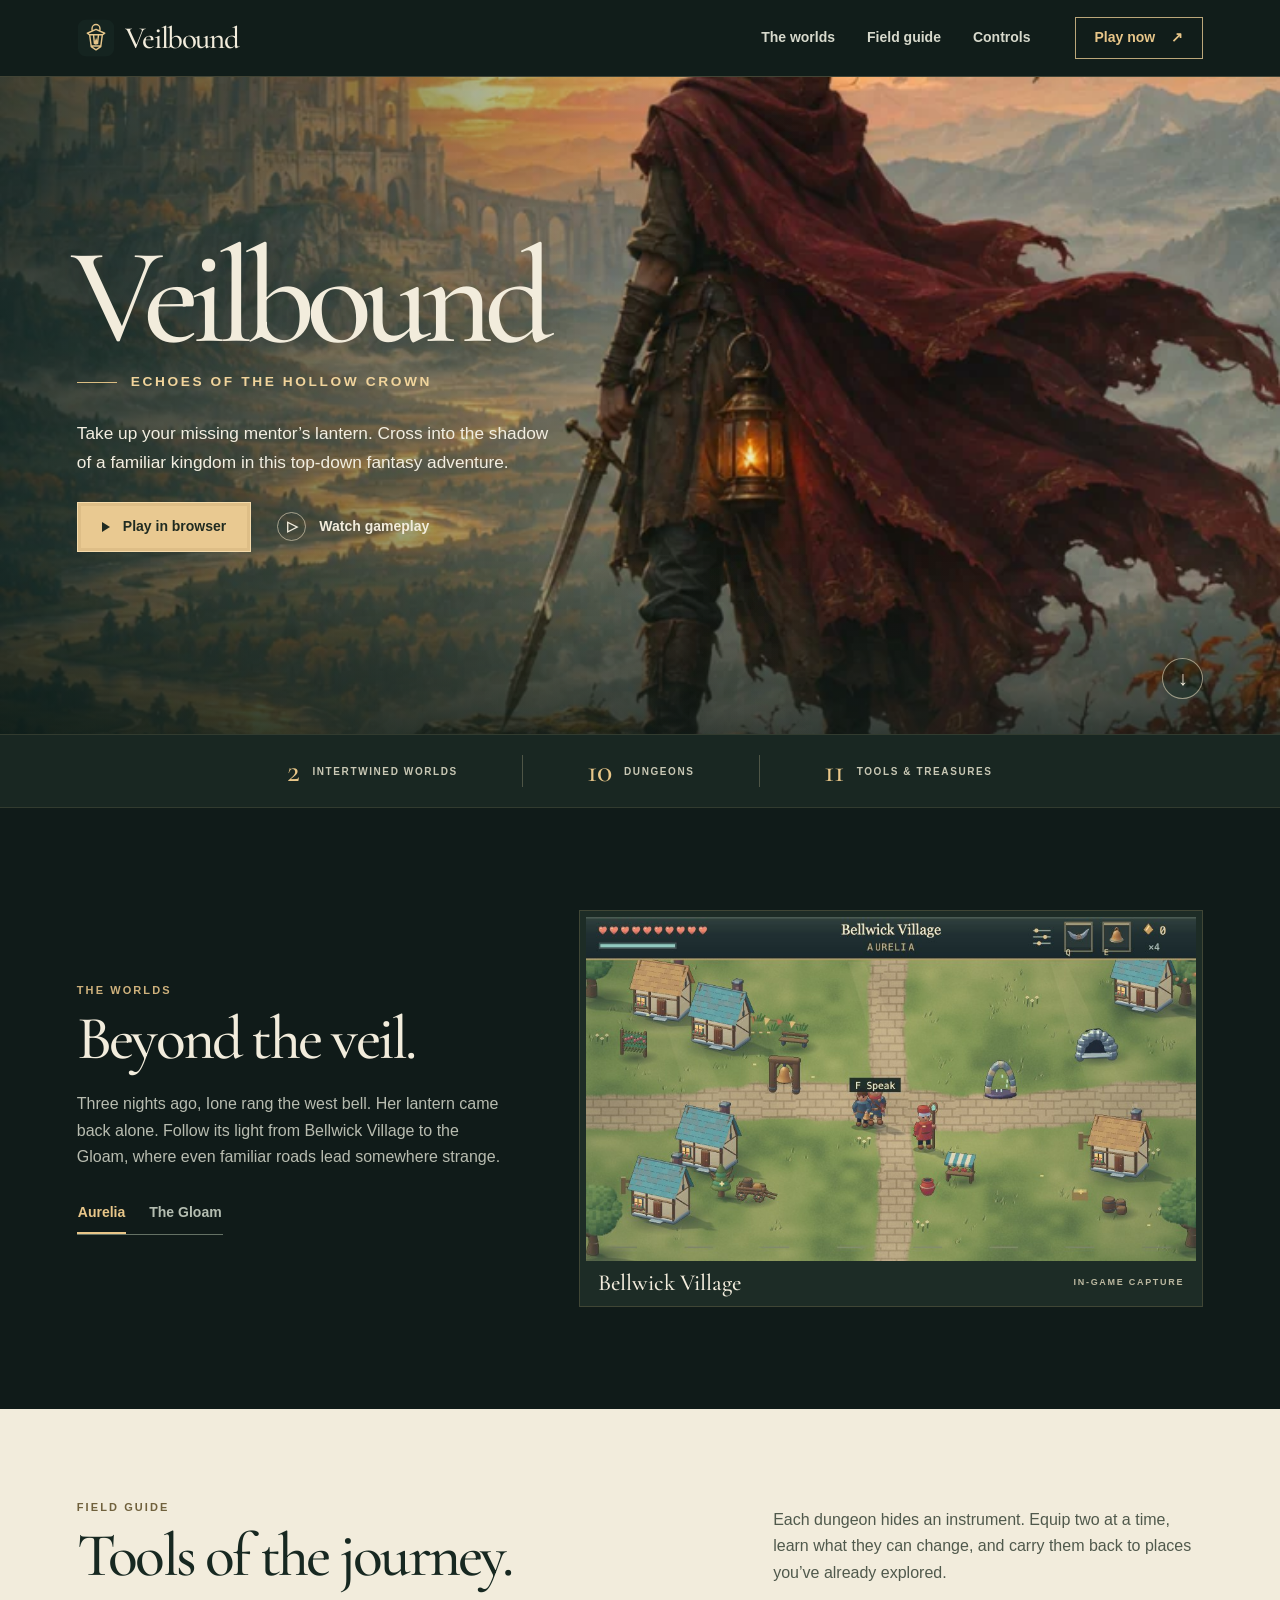
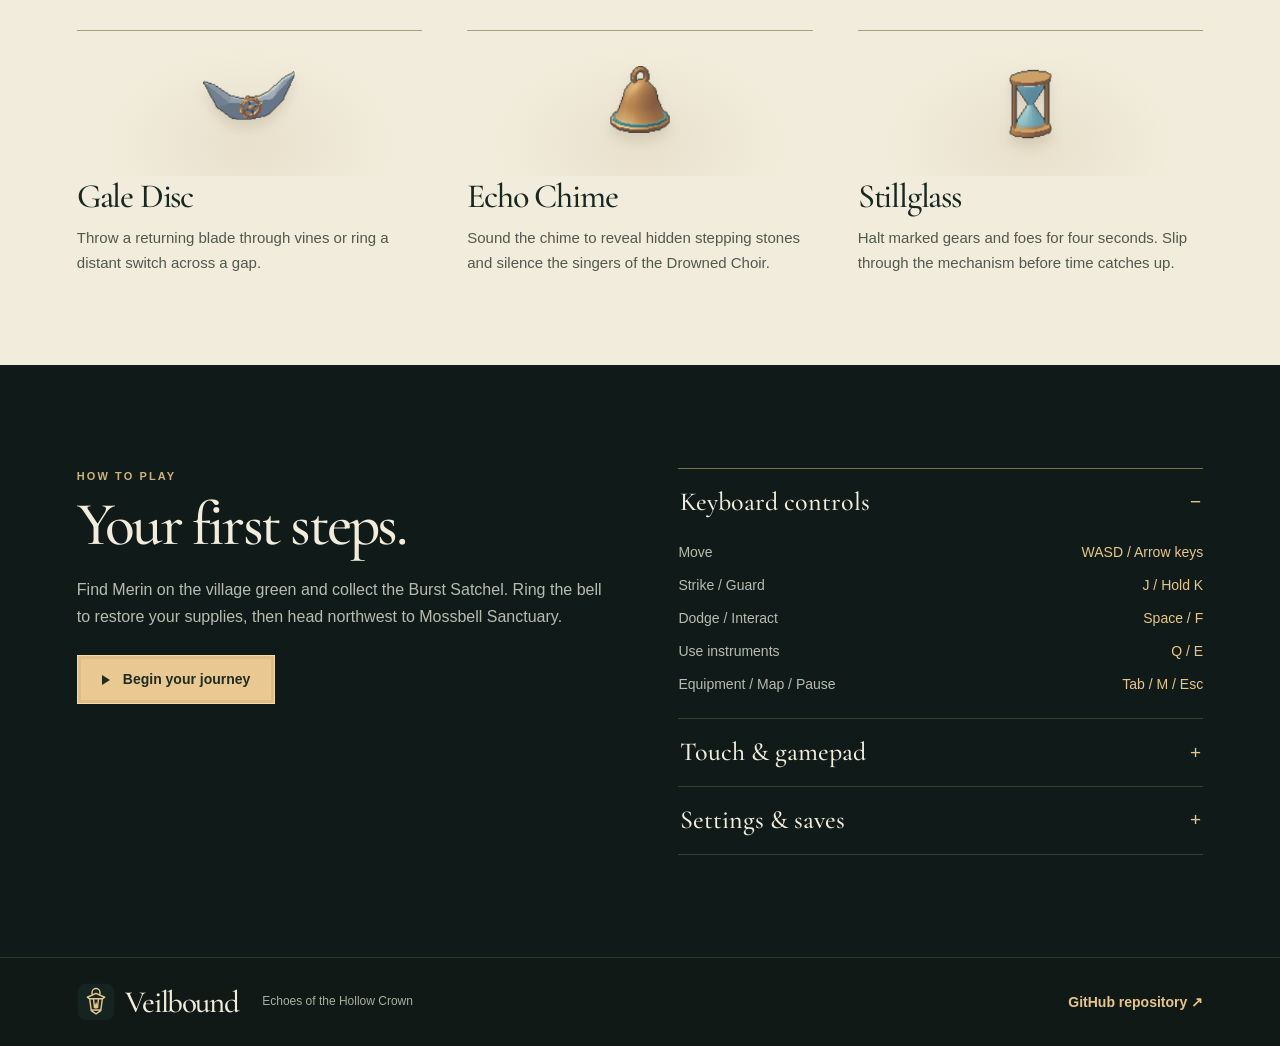
==== index.html @ 4f2dce42 "Publish Veilbound adventure and playable GitHub Pages site" ====
<!doctype html>
<html lang="en">
  <head>
    <meta charset="utf-8" />
    <meta name="viewport" content="width=device-width,initial-scale=1" />
    <meta name="theme-color" content="#101a18" />
    <title>Veilbound — Echoes of the Hollow Crown</title>
    <meta
      name="description"
      content="Carry a lost lantern through two intertwined worlds. Explore ten dungeons, master forgotten instruments, and play Veilbound directly in your browser."
    />
    <link rel="canonical" href="https://nearbycoder.github.io/veilbound/" />
    <meta property="og:type" content="website" />
    <meta
      property="og:title"
      content="Veilbound — Echoes of the Hollow Crown"
    />
    <meta
      property="og:description"
      content="A lantern, two worlds, and a missing bellwarden. Play the adventure in your browser."
    />
    <meta
      property="og:image"
      content="https://nearbycoder.github.io/veilbound/assets/media/cover.webp"
    />
    <meta
      property="og:url"
      content="https://nearbycoder.github.io/veilbound/"
    />
    <meta name="twitter:card" content="summary_large_image" />
    <link rel="icon" href="./assets/icon.svg" type="image/svg+xml" />
    <link rel="stylesheet" href="./assets/site.css" />
    <link
      rel="preload"
      href="./assets/type/cormorant-garamond-medium.ttf"
      as="font"
      type="font/ttf"
      crossorigin
    />
    <script src="./assets/site.js" defer></script>
  </head>
  <body id="top">
    <a class="skip" href="#adventure">Skip to adventure</a>
    <header class="mast">
      <div class="shell nav-inner">
        <a class="wordmark" href="#top" aria-label="Veilbound home"
          ><img src="./assets/icon.svg" alt="" />Veilbound</a
        >
        <nav aria-label="Main navigation">
          <a href="#worlds">The worlds</a><a href="#guide">Field guide</a
          ><a href="#controls">Controls</a>
        </nav>
        <a class="nav-play" href="./play/index.html"
          >Play now <span aria-hidden="true">↗</span></a
        >
      </div>
    </header>
    <main id="adventure">
      <section class="hero" aria-labelledby="game-title">
        <picture
          ><source
            media="(max-width: 650px)"
            srcset="./assets/media/cover-mobile.webp" />
          <img
            class="hero-image"
            src="./assets/media/cover.webp"
            alt=""
            fetchpriority="high"
        /></picture>
        <div class="hero-veil"></div>
        <div class="shell hero-inner">
          <div class="hero-text">
            <h1 id="game-title">Veilbound</h1>
            <p class="subtitle"><i></i>Echoes of the Hollow Crown</p>
            <p class="lede">
              Take up your missing mentor’s lantern. Cross into the shadow of a
              familiar kingdom in this top-down fantasy adventure.
            </p>
            <div class="actions">
              <a class="gold-button" href="./play/index.html"
                ><span class="triangle" aria-hidden="true"></span>Play in
                browser</a
              ><a class="watch" id="watch" href="./assets/media/gameplay.mp4"
                ><span class="round-play" aria-hidden="true">▷</span>Watch
                gameplay</a
              >
            </div>
          </div>
        </div>
        <a class="descend" href="#worlds" aria-label="Explore the worlds">↓</a>
      </section>
      <div class="facts">
        <div class="shell facts-inner">
          <p><b>2</b> intertwined worlds</p>
          <p><b>10</b> dungeons</p>
          <p><b>11</b> tools &amp; treasures</p>
        </div>
      </div>
      <section id="worlds" class="worlds shell" aria-labelledby="world-title">
        <div class="world-copy">
          <p class="eyebrow">The worlds</p>
          <h2 id="world-title">Beyond the veil.</h2>
          <p>
            Three nights ago, Ione rang the west bell. Her lantern came back
            alone. Follow its light from Bellwick Village to the Gloam, where
            even familiar roads lead somewhere strange.
          </p>
          <div class="world-switch" aria-label="Choose a world" hidden>
            <button type="button" data-world="aurelia" aria-pressed="true">
              Aurelia</button
            ><button type="button" data-world="gloam" aria-pressed="false">
              The Gloam
            </button>
          </div>
        </div>
        <figure class="world-image">
          <img
            id="world-shot"
            loading="lazy"
            src="./assets/media/aurelia.jpg"
            width="960"
            height="540"
            alt="Bellwick Village in Aurelia, with tiled cottages and a bell on the village green."
          />
          <figcaption aria-live="polite">
            <span id="world-label">Bellwick Village</span
            ><small>In-game capture</small>
          </figcaption>
        </figure>
      </section>
      <section class="guide" id="guide" aria-labelledby="guide-title">
        <div class="shell">
          <div class="section-head">
            <div>
              <p class="eyebrow">Field guide</p>
              <h2 id="guide-title">Tools of the journey.</h2>
            </div>
            <p>
              Each dungeon hides an instrument. Equip two at a time, learn what
              they can change, and carry them back to places you’ve already
              explored.
            </p>
          </div>
          <div class="instruments">
            <article>
              <div class="object">
                <img
                  loading="lazy"
                  src="./assets/media/gale-disc.png"
                  alt=""
                  width="236"
                  height="180"
                />
              </div>
              <h3>Gale Disc</h3>
              <p>
                Throw a returning blade through vines or ring a distant switch
                across a gap.
              </p>
            </article>
            <article>
              <div class="object">
                <img
                  loading="lazy"
                  src="./assets/media/echo-chime.png"
                  alt=""
                  width="236"
                  height="180"
                />
              </div>
              <h3>Echo Chime</h3>
              <p>
                Sound the chime to reveal hidden stepping stones and silence the
                singers of the Drowned Choir.
              </p>
            </article>
            <article>
              <div class="object">
                <img
                  loading="lazy"
                  src="./assets/media/stillglass.png"
                  alt=""
                  width="236"
                  height="180"
                />
              </div>
              <h3>Stillglass</h3>
              <p>
                Halt marked gears and foes for four seconds. Slip through the
                mechanism before time catches up.
              </p>
            </article>
          </div>
        </div>
      </section>
      <section
        class="controls shell"
        id="controls"
        aria-labelledby="control-title"
      >
        <div>
          <p class="eyebrow">How to play</p>
          <h2 id="control-title">Your first steps.</h2>
          <p>
            Find Merin on the village green and collect the Burst Satchel. Ring
            the bell to restore your supplies, then head northwest to Mossbell
            Sanctuary.
          </p>
          <a class="gold-button" href="./play/index.html"
            ><span class="triangle" aria-hidden="true"></span>Begin your
            journey</a
          >
        </div>
        <div class="control-list">
          <details open>
            <summary>Keyboard controls</summary>
            <dl>
              <div>
                <dt>Move</dt>
                <dd>WASD / Arrow keys</dd>
              </div>
              <div>
                <dt>Strike / Guard</dt>
                <dd>J / Hold K</dd>
              </div>
              <div>
                <dt>Dodge / Interact</dt>
                <dd>Space / F</dd>
              </div>
              <div>
                <dt>Use instruments</dt>
                <dd>Q / E</dd>
              </div>
              <div>
                <dt>Equipment / Map / Pause</dt>
                <dd>Tab / M / Esc</dd>
              </div>
            </dl>
          </details>
          <details>
            <summary>Touch &amp; gamepad</summary>
            <p>
              On touch screens, use the directional pad on the left and action
              buttons on the right. On a gamepad, move with the left stick or
              D-pad. The bottom face button strikes and the left bumper guards.
            </p>
          </details>
          <details>
            <summary>Settings &amp; saves</summary>
            <p>
              Open Settings from the title or pause menu to adjust graphics,
              volume, and motion. Progress saves in this browser. Use Export
              save and Import save in the pause menu to move your journey to
              another device.
            </p>
          </details>
        </div>
      </section>
    </main>
    <footer>
      <div class="shell footer-inner">
        <a class="wordmark" href="#top"
          ><img src="./assets/icon.svg" alt="" />Veilbound</a
        ><span>Echoes of the Hollow Crown</span
        ><a href="https://github.com/nearbycoder/veilbound"
          >GitHub repository ↗</a
        >
      </div>
    </footer>
    <dialog id="screening" aria-labelledby="film-title">
      <div class="film-top">
        <h2 id="film-title">Gameplay</h2>
        <button type="button" aria-label="Close gameplay video">×</button>
      </div>
      <video
        controls
        playsinline
        preload="none"
        poster="./assets/media/aurelia.jpg"
        aria-label="Silent gameplay footage showing exploration and dungeon combat"
      >
        <source src="./assets/media/gameplay.mp4" type="video/mp4" />
      </video>
      <p>
        Bellwick Village · Glassmere Marsh · Drowned Choir · Ashen Hourworks
      </p>
    </dialog>
  </body>
</html>
---- assets/site.css ----
@font-face {
  font-family: Cormorant;
  src: url("./type/cormorant-garamond-medium.ttf") format("truetype");
  font-weight: 500;
  font-style: normal;
  font-display: swap;
}
:root {
  --night: #101b19;
  --ink: #172821;
  --muted: #b8bcb0;
  --gold: #e8c689;
  --paper: #f2ecdc;
  --line: #d3c9b4;
  --display: Cormorant, Georgia, serif;
  color-scheme: dark;
  scroll-behavior: smooth;
}
* {
  box-sizing: border-box;
}
body {
  margin: 0;
  background: var(--night);
  color: var(--paper);
  font:
    16px/1.65 "Avenir Next",
    "Segoe UI",
    Arial,
    sans-serif;
  -webkit-font-smoothing: antialiased;
}
a {
  color: inherit;
  text-decoration: none;
}
button,
summary {
  font: inherit;
  cursor: pointer;
}
button {
  color: inherit;
}
a:focus-visible,
button:focus-visible,
summary:focus-visible,
video:focus-visible {
  outline: 3px solid #c48d4a;
  outline-offset: 5px;
}
.shell {
  width: min(1230px, 88%);
  margin-inline: auto;
}
.skip {
  position: fixed;
  top: -200px;
  left: 20px;
  background: var(--gold);
  color: var(--ink);
  padding: 10px 16px;
  z-index: 20;
}
.skip:focus {
  top: 12px;
}
.mast {
  background: #111d1a;
  border-bottom: 1px solid #e2c6913b;
}
.nav-inner {
  height: 76px;
  display: flex;
  align-items: center;
  gap: 44px;
}
.wordmark {
  display: inline-flex;
  align-items: center;
  gap: 10px;
  font: 500 31px/1 var(--display);
  letter-spacing: -1.4px;
}
.wordmark img {
  width: 38px;
  height: 38px;
}
.nav-inner nav {
  display: flex;
  gap: 32px;
  margin-left: auto;
}
.nav-inner nav a,
.nav-play,
.watch,
.gold-button,
.footer-inner > a:last-child {
  font-weight: 600;
  font-size: 14px;
}
.nav-inner nav a {
  color: #d7d9cc;
}
.nav-inner nav a:hover,
.watch:hover,
.footer-inner > a:last-child:hover {
  color: var(--gold);
}
.nav-play {
  border: 1px solid #bba77a;
  padding: 8px 19px;
  color: var(--gold);
  display: flex;
  align-items: center;
  gap: 16px;
}
.nav-play:hover {
  background: #d1b2791c;
}
.hero {
  position: relative;
  isolation: isolate;
  display: grid;
  min-height: clamp(530px, 73svh, 800px);
  overflow: hidden;
  background: #1c322f;
}
.hero-image,
.hero-veil,
.hero picture {
  position: absolute;
  inset: 0;
  width: 100%;
  height: 100%;
  z-index: -3;
}
.hero-image {
  object-fit: cover;
  object-position: 50% 49%;
}
.hero-veil {
  z-index: -2;
  background:
    linear-gradient(90deg, #081815b8 0%, #10221b67 33%, transparent 64%),
    linear-gradient(0deg, #0d1917a8, transparent 28%);
}
.hero-inner {
  display: flex;
  align-items: center;
  padding-block: 80px 100px;
}
.hero-text {
  max-width: 650px;
}
.hero h1 {
  font: 500 clamp(84px, 10.7vw, 162px) / 0.85 var(--display);
  letter-spacing: -0.065em;
  margin: 0 0 16px -0.045em;
  text-shadow: 0 3px 30px #06110c40;
}
.subtitle,
.eyebrow,
.facts p,
.world-image small {
  font-size: 11px;
  text-transform: uppercase;
  font-weight: 650;
  letter-spacing: 0.19em;
}
.subtitle {
  display: flex;
  align-items: center;
  gap: 14px;
  color: #f1d49c;
  font-size: clamp(11px, 1.07vw, 16px);
  line-height: 1.5;
  margin: 0;
}
.subtitle i {
  height: 1px;
  background: #dbbd82;
  width: 40px;
}
.lede {
  font-size: clamp(16px, 1.35vw, 20px);
  max-width: 480px;
  margin: 27px 0 26px;
  color: #f2eee1;
  text-wrap: pretty;
}
.actions {
  display: flex;
  align-items: center;
  gap: 26px;
  flex-wrap: wrap;
}
.gold-button,
.watch {
  display: inline-flex;
  align-items: center;
  justify-content: center;
  gap: 13px;
  min-height: 48px;
}
.gold-button {
  background: #e9c991;
  border: 1px solid #f5dbab;
  box-shadow: inset 0 0 0 3px #cfaf7970;
  color: #202b21;
  padding: 12px 24px;
}
.gold-button:hover {
  background: #f5deae;
}
.triangle {
  border-top: 5px solid transparent;
  border-bottom: 5px solid transparent;
  border-left: 8px solid currentColor;
}
.round-play,
.descend {
  display: grid;
  place-items: center;
  border: 1px solid #e5d9bd9e;
  border-radius: 50%;
}
.round-play {
  width: 29px;
  height: 29px;
  font-size: 14px;
  padding-left: 2px;
}
.descend {
  position: absolute;
  right: 6%;
  bottom: 35px;
  width: 41px;
  height: 41px;
  color: var(--paper);
  font-size: 20px;
  background: #09211a55;
}
.facts {
  background: #192722;
  border-block: 1px solid #a492662f;
}
.facts-inner {
  display: flex;
  align-items: center;
  justify-content: center;
  padding: 20px 0;
}
.facts p {
  font-size: 10px;
  letter-spacing: 0.16em;
  line-height: 1.5;
  margin: 0;
  padding: 0 clamp(18px, 5vw, 85px);
  display: flex;
  align-items: center;
  gap: 13px;
  color: #c9c8b5;
}
.facts p + p {
  border-left: 1px solid #acaa885c;
}
.facts b {
  font: 500 32px/1 var(--display);
  letter-spacing: -0.03em;
  color: var(--gold);
}
.worlds,
.controls {
  display: grid;
  grid-template-columns: 0.81fr 1.19fr;
  align-items: center;
  gap: clamp(36px, 6vw, 100px);
  padding-block: clamp(65px, 8vw, 130px);
}
.eyebrow {
  color: #ceb17c;
  line-height: 1.5;
  margin: 0 0 12px;
}
.shell h2 {
  font: 500 clamp(46px, 4.8vw, 78px) / 0.96 var(--display);
  margin: 0 0 22px;
  letter-spacing: -0.045em;
  text-wrap: balance;
}
.world-copy > p:not(.eyebrow),
.controls > div > p:not(.eyebrow),
.section-head > p,
.instruments article > p,
.control-list p {
  color: var(--muted);
  margin: 0;
  text-wrap: pretty;
}
.world-switch {
  display: inline-flex;
  border-bottom: 1px solid #657265;
  gap: 22px;
  margin-top: 25px;
}
.world-switch[hidden] {
  display: none;
}
.world-switch button {
  padding: 6px 1px 8px;
  border: 0;
  background: none;
  font-weight: 600;
  color: #b4bdb1;
  font-size: 14px;
  border-bottom: 2px solid transparent;
}
.world-switch button[aria-pressed="true"] {
  color: var(--gold);
  border-color: var(--gold);
}
.world-image {
  margin: 0;
  padding: 6px 6px 0;
  border: 1px solid #8d81574f;
  background: #1d2c26;
  min-width: 0;
}
.world-image img {
  display: block;
  width: 100%;
  height: auto;
}
.world-image figcaption {
  display: flex;
  justify-content: space-between;
  align-items: center;
  gap: 10px;
  padding: 8px 12px 9px;
}
.world-image figcaption span {
  font: 500 23px var(--display);
}
.world-image small {
  font-size: 9px;
  color: #bcb9a1;
}
.guide {
  background: var(--paper);
  color: var(--ink);
  padding: clamp(65px, 7vw, 100px) 0;
}
.guide .eyebrow {
  color: #70613d;
}
.section-head {
  display: flex;
  align-items: end;
  justify-content: space-between;
  gap: 40px;
}
.section-head > p {
  max-width: 430px;
  color: #50594c;
}
.section-head h2 {
  margin-bottom: 0;
}
.instruments {
  display: grid;
  grid-template-columns: repeat(3, 1fr);
  gap: 4%;
  margin-top: 44px;
}
.instruments article {
  border-top: 1px solid #ac9e7d;
}
.object {
  height: 145px;
  display: grid;
  place-items: center;
  position: relative;
  background: radial-gradient(ellipse at 50% 78%, #cabb983d, transparent 60%);
}
.object img {
  max-width: 100%;
  height: 140px;
  width: auto;
  position: relative;
  filter: drop-shadow(0 8px 6px #604d3224);
}
.instruments h3 {
  font: 500 34px/1 var(--display);
  margin: 4px 0 12px;
  letter-spacing: -0.035em;
}
.instruments article > p {
  color: #50594c;
  font-size: 15px;
}
.controls {
  align-items: start;
  grid-template-columns: 1fr 1fr;
}
.controls .gold-button {
  margin-top: 25px;
}
.control-list {
  border-top: 1px solid #796f52;
}
.control-list details {
  border-bottom: 1px solid #807b555e;
}
.control-list summary {
  display: flex;
  align-items: center;
  justify-content: space-between;
  list-style: none;
  padding: 12px 2px;
  color: var(--paper);
  font-family: var(--display);
  font-size: 26px;
}
.control-list summary::-webkit-details-marker {
  display: none;
}
.control-list summary:after {
  content: "+";
  color: var(--gold);
  font: 400 19px sans-serif;
}
.control-list [open] summary:after {
  content: "−";
}
.control-list dl {
  margin: 0 0 17px;
  font-size: 14px;
}
.control-list dl div {
  display: flex;
  justify-content: space-between;
  gap: 15px;
  padding: 5px 0;
}
.control-list dt {
  color: var(--muted);
}
.control-list dd {
  margin: 0;
  color: var(--gold);
  text-align: right;
}
.control-list p {
  font-size: 14px;
  padding: 0 0 16px;
}
footer {
  border-top: 1px solid #7c765946;
  background: #101915;
}
.footer-inner {
  min-height: 88px;
  display: flex;
  align-items: center;
  gap: 24px;
}
.footer-inner span {
  font-size: 12px;
  color: #a6b0a1;
}
.footer-inner > a:last-child {
  margin-left: auto;
  color: var(--gold);
}
#screening {
  width: min(930px, 94vw);
  max-height: 94svh;
  overflow: auto;
  padding: 0;
  background: #12201b;
  color: var(--paper);
  border: 1px solid #b4a173;
  box-shadow: 0 20px 100px #0009;
}
#screening::backdrop {
  background: #07100deb;
  backdrop-filter: blur(4px);
}
.film-top {
  display: flex;
  align-items: center;
  justify-content: space-between;
  padding: 9px 20px;
}
.film-top h2 {
  font: 500 31px var(--display);
  margin: 0;
}
.film-top button {
  border: 0;
  background: transparent;
  font-size: 26px;
  min-width: 42px;
  min-height: 42px;
}
#screening video {
  width: 100%;
  display: block;
}
#screening p {
  margin: 10px 20px 14px;
  color: #c5c9b8;
  font-size: 13px;
}
@media (max-width: 800px) {
  .nav-inner {
    gap: 25px;
  }
  .nav-inner nav {
    gap: 19px;
  }
  .facts p {
    padding-inline: 22px;
  }
  .worlds,
  .controls {
    gap: 30px;
  }
  .world-copy h2 {
    font-size: 50px;
  }
  .section-head {
    align-items: start;
    flex-direction: column;
    gap: 18px;
  }
  .section-head > p {
    max-width: 600px;
  }
  .instruments {
    gap: 22px;
  }
  .hero-text {
    max-width: 55%;
  }
}
@media (max-width: 650px) {
  .shell {
    width: 89%;
  }
  .nav-inner {
    height: 62px;
    gap: 15px;
  }
  .wordmark {
    font-size: 26px;
    gap: 5px;
  }
  .wordmark img {
    width: 32px;
    height: 32px;
  }
  .nav-inner nav {
    display: none;
  }
  .nav-play {
    margin-left: auto;
    padding: 6px 14px;
  }
  .hero {
    min-height: 540px;
    min-height: clamp(525px, 76svh, 700px);
  }
  .hero-inner {
    align-items: flex-end;
    padding: 130px 0 45px;
  }
  .hero-text {
    max-width: 100%;
  }
  .hero-veil {
    background: linear-gradient(
      0deg,
      #0b1816fa 0%,
      #0d1b17db 24%,
      #0b181674 46%,
      transparent 74%
    );
  }
  .hero-image {
    object-position: 50% 30%;
  }
  .hero h1 {
    font-size: clamp(76px, 17vw, 108px);
  }
  .subtitle {
    letter-spacing: 0.14em;
    font-size: 11px;
    gap: 9px;
  }
  .subtitle i {
    width: 22px;
  }
  .lede {
    font-size: 16px;
    line-height: 1.55;
    margin: 18px 0 22px;
    max-width: 370px;
  }
  .actions {
    gap: 15px;
  }
  .gold-button {
    padding: 10px 15px;
  }
  .watch {
    gap: 6px;
  }
  .descend {
    display: none;
  }
  .facts-inner {
    padding: 15px 0;
    justify-content: space-between;
    gap: 6px;
  }
  .facts p {
    flex: 1;
    flex-direction: column;
    gap: 3px;
    padding: 0 4px;
    text-align: center;
    font-size: 8px;
    letter-spacing: 0.09em;
  }
  .facts b {
    font-size: 27px;
  }
  .worlds,
  .controls {
    grid-template-columns: 1fr;
    padding-block: 55px;
  }
  .section-head {
    gap: 12px;
  }
  .instruments {
    grid-template-columns: 1fr;
    gap: 22px;
    margin-top: 24px;
  }
  .instruments article {
    display: grid;
    grid-template-columns: 94px 1fr;
    gap: 0 17px;
    align-items: center;
    padding: 18px 0 0;
  }
  .object {
    grid-row: 1/3;
    height: 90px;
  }
  .object img {
    width: 95px;
    height: auto;
  }
  .instruments h3 {
    font-size: 29px;
    margin: 0 0 5px;
  }
  .instruments article > p {
    font-size: 14px;
  }
  .footer-inner {
    gap: 8px;
    min-height: 76px;
  }
  .footer-inner span {
    display: none;
  }
  .footer-inner > a:last-child {
    font-size: 12px;
  }
  .world-image small {
    letter-spacing: 0.08em;
  }
}
@media (prefers-reduced-motion: reduce) {
  :root {
    scroll-behavior: auto;
  }
}
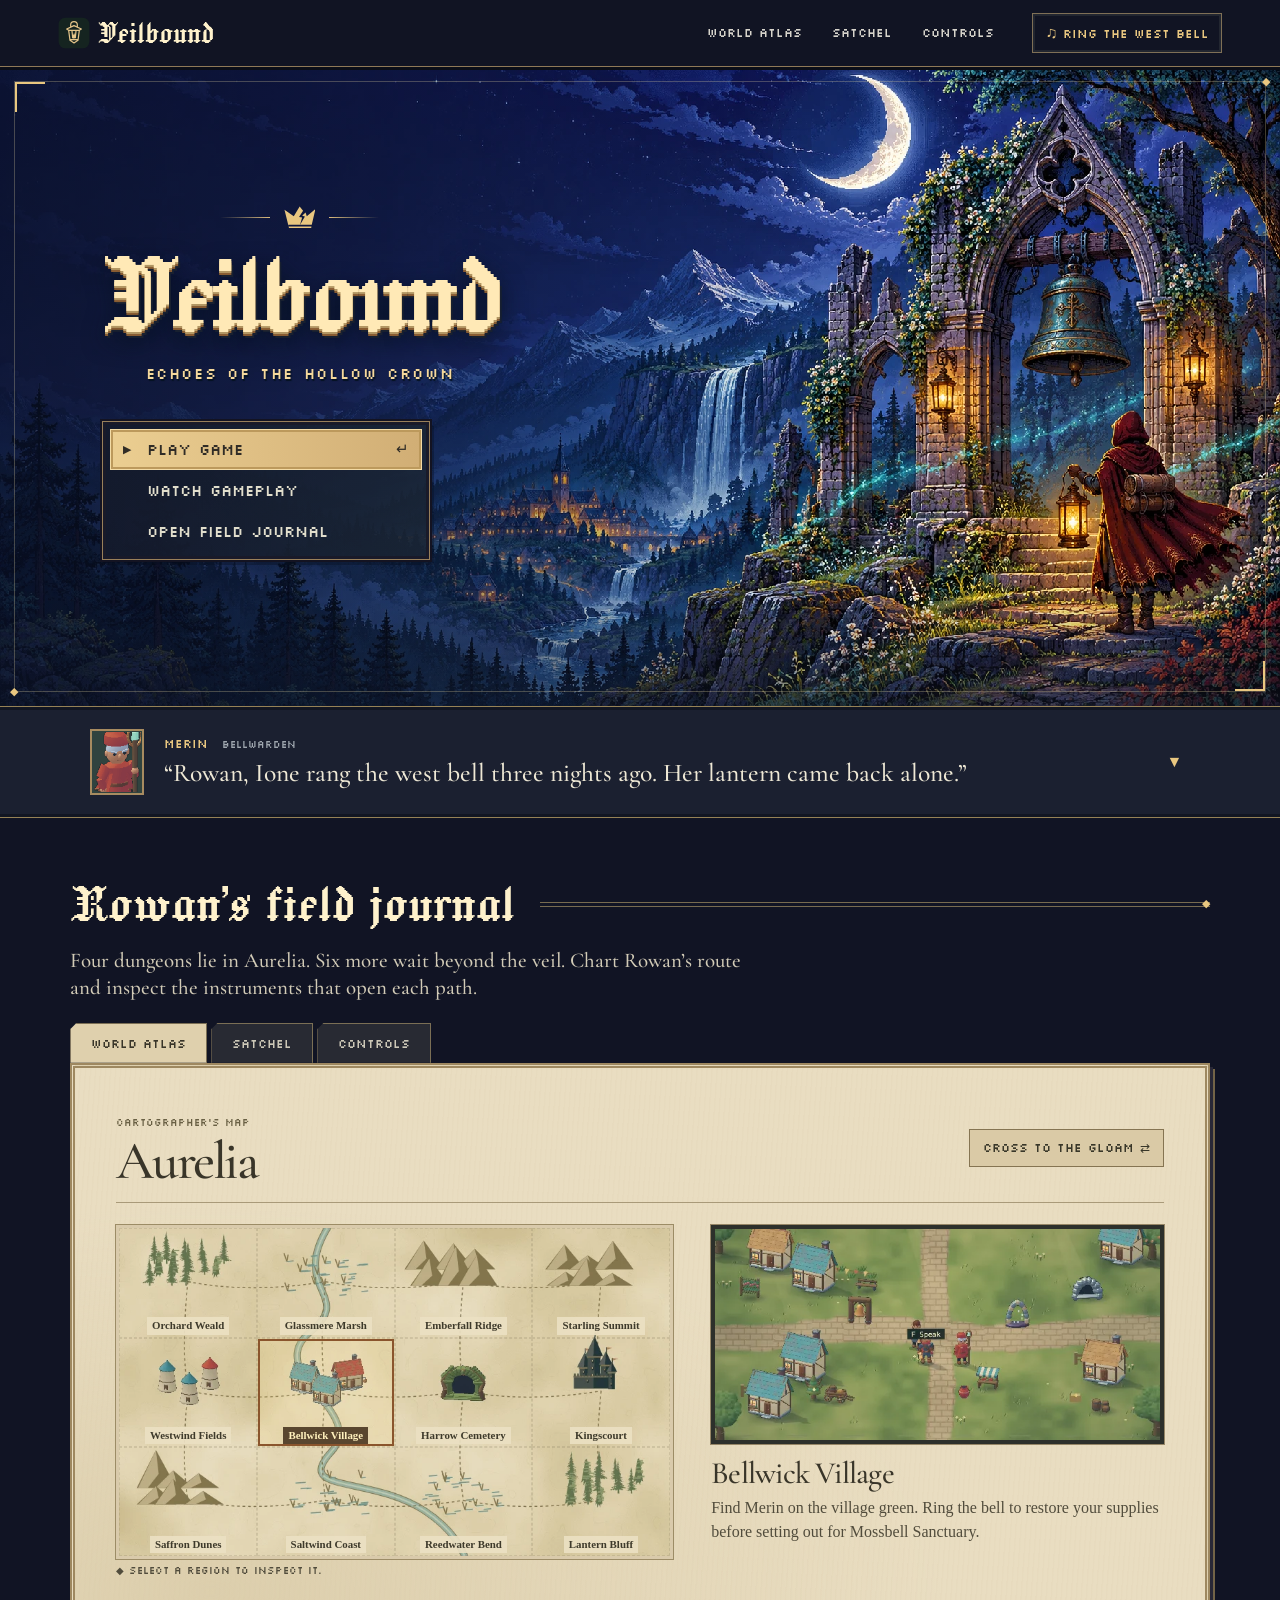
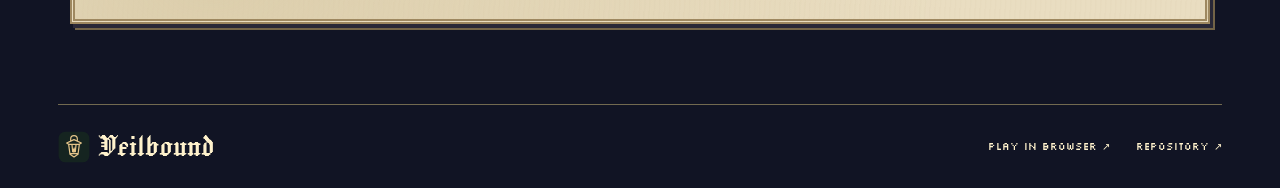
==== commit ea36b92d: "Make Veilbound’s site a bell-tower title screen and interactive field journal" ====
--- a/index.html
+++ b/index.html
@@ -3,7 +3,7 @@
   <head>
     <meta charset="utf-8" />
     <meta name="viewport" content="width=device-width,initial-scale=1" />
-    <meta name="theme-color" content="#101a18" />
+    <meta name="theme-color" content="#101222" />
     <title>Veilbound — Echoes of the Hollow Crown</title>
     <meta
       name="description"
@@ -21,7 +21,7 @@
     />
     <meta
       property="og:image"
-      content="https://nearbycoder.github.io/veilbound/assets/media/cover.webp"
+      content="https://nearbycoder.github.io/veilbound/assets/journal/bell-tower.webp"
     />
     <meta
       property="og:url"
@@ -29,243 +29,258 @@
     />
     <meta name="twitter:card" content="summary_large_image" />
     <link rel="icon" href="./assets/icon.svg" type="image/svg+xml" />
-    <link rel="stylesheet" href="./assets/site.css" />
+    <link rel="stylesheet" href="./assets/site.css?v=bell-tower" />
     <link
       rel="preload"
-      href="./assets/type/cormorant-garamond-medium.ttf"
+      href="./assets/type/Jacquard24-Regular.ttf"
       as="font"
       type="font/ttf"
       crossorigin
     />
-    <script src="./assets/site.js" defer></script>
+    <script src="./assets/site.js?v=bell-tower" defer></script>
   </head>
   <body id="top">
-    <a class="skip" href="#adventure">Skip to adventure</a>
-    <header class="mast">
-      <div class="shell nav-inner">
-        <a class="wordmark" href="#top" aria-label="Veilbound home"
+    <a class="skip" href="#main">Skip to game menu</a>
+    <header class="hud">
+      <div class="hud-inner">
+        <a href="#top" class="brand" aria-label="Veilbound home"
           ><img src="./assets/icon.svg" alt="" />Veilbound</a
         >
-        <nav aria-label="Main navigation">
-          <a href="#worlds">The worlds</a><a href="#guide">Field guide</a
+        <nav aria-label="Field journal">
+          <a href="#atlas">World atlas</a><a href="#satchel">Satchel</a
           ><a href="#controls">Controls</a>
         </nav>
-        <a class="nav-play" href="./play/index.html"
-          >Play now <span aria-hidden="true">↗</span></a
-        >
+        <button id="ring" type="button" hidden>
+          <span aria-hidden="true">♫</span>
+          <span class="bell-label">Ring the west bell</span>
+        </button>
       </div>
     </header>
-    <main id="adventure">
-      <section class="hero" aria-labelledby="game-title">
+    <main id="main">
+      <section class="title-screen" aria-labelledby="game-title">
         <picture
           ><source
-            media="(max-width: 650px)"
-            srcset="./assets/media/cover-mobile.webp" />
+            media="(max-width:650px)"
+            srcset="./assets/journal/bell-tower-mobile.webp" />
           <img
-            class="hero-image"
-            src="./assets/media/cover.webp"
-            alt=""
+            class="backdrop"
+            src="./assets/journal/bell-tower.webp"
             fetchpriority="high"
+            alt="Rowan holds Ione’s lantern beside a ruined bell tower above the lights of the valley."
         /></picture>
-        <div class="hero-veil"></div>
-        <div class="shell hero-inner">
-          <div class="hero-text">
+        <div class="resonance" aria-hidden="true"></div>
+        <div class="motes" aria-hidden="true">
+          <i></i><i></i><i></i><i></i><i></i><i></i><i></i>
+        </div>
+        <div class="screen-edge" aria-hidden="true"></div>
+        <div class="title-content">
+          <div class="title-lockup">
+            <div class="crown" aria-hidden="true"><i></i><b></b><i></i></div>
             <h1 id="game-title">Veilbound</h1>
-            <p class="subtitle"><i></i>Echoes of the Hollow Crown</p>
-            <p class="lede">
-              Take up your missing mentor’s lantern. Cross into the shadow of a
-              familiar kingdom in this top-down fantasy adventure.
+            <p class="subtitle">Echoes of the Hollow Crown</p>
+          </div>
+          <nav class="game-menu" aria-label="Game menu">
+            <a class="launch" href="./play/index.html?launch=1"
+              ><span class="pointer" aria-hidden="true">▶</span> Play game
+              <small>↵</small></a
+            >
+            <a id="watch" href="./assets/media/gameplay.mp4"
+              ><span class="pointer" aria-hidden="true">▶</span> Watch
+              gameplay</a
+            >
+            <a href="#atlas"
+              ><span class="pointer" aria-hidden="true">▶</span> Open field
+              journal</a
+            >
+          </nav>
+        </div>
+      </section>
+      <div class="dialogue">
+        <div class="dialogue-inner">
+          <img src="./assets/journal/merin.png" alt="" width="68" height="82" />
+          <div>
+            <p class="speaker">Merin <span>Bellwarden</span></p>
+            <p id="speech" aria-live="polite">
+              “Rowan, Ione rang the west bell three nights ago. Her lantern came
+              back alone.”
             </p>
-            <div class="actions">
-              <a class="gold-button" href="./play/index.html"
-                ><span class="triangle" aria-hidden="true"></span>Play in
-                browser</a
-              ><a class="watch" id="watch" href="./assets/media/gameplay.mp4"
-                ><span class="round-play" aria-hidden="true">▷</span>Watch
-                gameplay</a
-              >
-            </div>
-          </div>
-        </div>
-        <a class="descend" href="#worlds" aria-label="Explore the worlds">↓</a>
-      </section>
-      <div class="facts">
-        <div class="shell facts-inner">
-          <p><b>2</b> intertwined worlds</p>
-          <p><b>10</b> dungeons</p>
-          <p><b>11</b> tools &amp; treasures</p>
+          </div>
+          <button
+            id="advance"
+            aria-label="Next line of Merin’s dialogue"
+            hidden
+          >
+            ▼
+          </button>
         </div>
       </div>
-      <section id="worlds" class="worlds shell" aria-labelledby="world-title">
-        <div class="world-copy">
-          <p class="eyebrow">The worlds</p>
-          <h2 id="world-title">Beyond the veil.</h2>
-          <p>
-            Three nights ago, Ione rang the west bell. Her lantern came back
-            alone. Follow its light from Bellwick Village to the Gloam, where
-            even familiar roads lead somewhere strange.
-          </p>
-          <div class="world-switch" aria-label="Choose a world" hidden>
-            <button type="button" data-world="aurelia" aria-pressed="true">
-              Aurelia</button
-            ><button type="button" data-world="gloam" aria-pressed="false">
-              The Gloam
+      <section class="journal" aria-labelledby="journal-title">
+        <header class="journal-head">
+          <h2 id="journal-title">Rowan’s field journal</h2>
+          <span aria-hidden="true" class="rule"></span>
+        </header>
+        <p class="journal-intro">
+          Four dungeons lie in Aurelia. Six more wait beyond the veil. Chart
+          Rowan’s route and inspect the instruments that open each path.
+        </p>
+        <nav class="folios" aria-label="Journal pages">
+          <a href="#atlas" data-folio="atlas">World atlas</a
+          ><a href="#satchel" data-folio="satchel">Satchel</a
+          ><a href="#controls" data-folio="controls">Controls</a>
+        </nav>
+        <section class="paper" id="atlas" aria-labelledby="atlas-heading">
+          <div class="page-head">
+            <div>
+              <span class="kicker">Cartographer’s map</span>
+              <h3 id="atlas-heading">Aurelia</h3>
+            </div>
+            <button class="veil-switch" id="cross" hidden>
+              Cross to the Gloam <span aria-hidden="true">⇄</span>
             </button>
           </div>
-        </div>
-        <figure class="world-image">
-          <img
-            id="world-shot"
-            loading="lazy"
-            src="./assets/media/aurelia.jpg"
-            width="960"
-            height="540"
-            alt="Bellwick Village in Aurelia, with tiled cottages and a bell on the village green."
-          />
-          <figcaption aria-live="polite">
-            <span id="world-label">Bellwick Village</span
-            ><small>In-game capture</small>
-          </figcaption>
-        </figure>
-      </section>
-      <section class="guide" id="guide" aria-labelledby="guide-title">
-        <div class="shell">
-          <div class="section-head">
-            <div>
-              <p class="eyebrow">Field guide</p>
-              <h2 id="guide-title">Tools of the journey.</h2>
-            </div>
-            <p>
-              Each dungeon hides an instrument. Equip two at a time, learn what
-              they can change, and carry them back to places you’ve already
-              explored.
-            </p>
-          </div>
-          <div class="instruments">
-            <article>
-              <div class="object">
+          <div class="atlas-spread">
+            <div class="map-side">
+              <div
+                id="map-grid"
+                class="map-grid"
+                role="group"
+                aria-label="Choose a region"
+              ></div>
+              <p class="map-key">◆ Select a region to inspect it.</p>
+            </div>
+            <figure class="region">
+              <div class="mat">
                 <img
+                  id="land-art"
                   loading="lazy"
-                  src="./assets/media/gale-disc.png"
-                  alt=""
-                  width="236"
-                  height="180"
+                  src="./assets/journal/land-0-5.webp"
+                  width="620"
+                  height="294"
+                  alt="Bellwick Village in Aurelia."
                 />
               </div>
-              <h3>Gale Disc</h3>
+              <figcaption aria-live="polite">
+                <h4 id="land-title">Bellwick Village</h4>
+                <p id="land-note">
+                  Find Merin on the village green. Ring the bell to restore your
+                  supplies before setting out for Mossbell Sanctuary.
+                </p>
+              </figcaption>
+            </figure>
+          </div>
+          <noscript
+            ><p>
+              Across the veil, Bellwick Village becomes Hushwick. Explore both
+              worlds in the game.
+            </p></noscript
+          >
+        </section>
+        <section class="paper" id="satchel" aria-labelledby="satchel-heading">
+          <div class="page-head">
+            <div>
+              <span class="kicker">Equipment</span>
+              <h3 id="satchel-heading">The satchel</h3>
+            </div>
+          </div>
+          <p class="intro">
+            Equip two instruments at a time. The tool you bring home from a
+            dungeon can open an old path.
+          </p>
+          <div class="gear-spread">
+            <div
+              id="item-grid"
+              class="item-grid"
+              role="group"
+              aria-label="Inspect an instrument"
+            ></div>
+            <div class="item-detail" aria-live="polite">
+              <img
+                id="item-art"
+                src="./assets/journal/item-10.png"
+                width="200"
+                height="160"
+                alt=""
+              />
+              <h4 id="item-title">Burst Satchel</h4>
+              <p id="item-note">
+                Burst charges open cracked masonry. Pots replenish charges.
+              </p>
+            </div>
+          </div>
+        </section>
+        <section class="paper" id="controls" aria-labelledby="control-heading">
+          <div class="page-head">
+            <div>
+              <span class="kicker">How to play</span>
+              <h3 id="control-heading">Lantern-bearer’s handbook</h3>
+            </div>
+          </div>
+          <div class="handbook">
+            <div>
+              <h4>Your first quest</h4>
               <p>
-                Throw a returning blade through vines or ring a distant switch
-                across a gap.
+                Collect Ione’s Burst Satchel in Bellwick. Follow the roads
+                northwest to Mossbell Sanctuary. Explore its chambers, recover
+                the Gale Disc, and face the Briar Cantor.
               </p>
-            </article>
-            <article>
-              <div class="object">
-                <img
-                  loading="lazy"
-                  src="./assets/media/echo-chime.png"
-                  alt=""
-                  width="236"
-                  height="180"
-                />
-              </div>
-              <h3>Echo Chime</h3>
-              <p>
-                Sound the chime to reveal hidden stepping stones and silence the
-                singers of the Drowned Choir.
-              </p>
-            </article>
-            <article>
-              <div class="object">
-                <img
-                  loading="lazy"
-                  src="./assets/media/stillglass.png"
-                  alt=""
-                  width="236"
-                  height="180"
-                />
-              </div>
-              <h3>Stillglass</h3>
-              <p>
-                Halt marked gears and foes for four seconds. Slip through the
-                mechanism before time catches up.
-              </p>
-            </article>
-          </div>
-        </div>
-      </section>
-      <section
-        class="controls shell"
-        id="controls"
-        aria-labelledby="control-title"
-      >
-        <div>
-          <p class="eyebrow">How to play</p>
-          <h2 id="control-title">Your first steps.</h2>
-          <p>
-            Find Merin on the village green and collect the Burst Satchel. Ring
-            the bell to restore your supplies, then head northwest to Mossbell
-            Sanctuary.
-          </p>
-          <a class="gold-button" href="./play/index.html"
-            ><span class="triangle" aria-hidden="true"></span>Begin your
-            journey</a
-          >
-        </div>
-        <div class="control-list">
-          <details open>
-            <summary>Keyboard controls</summary>
-            <dl>
-              <div>
-                <dt>Move</dt>
-                <dd>WASD / Arrow keys</dd>
-              </div>
-              <div>
-                <dt>Strike / Guard</dt>
-                <dd>J / Hold K</dd>
-              </div>
-              <div>
-                <dt>Dodge / Interact</dt>
-                <dd>Space / F</dd>
-              </div>
-              <div>
-                <dt>Use instruments</dt>
-                <dd>Q / E</dd>
-              </div>
-              <div>
-                <dt>Equipment / Map / Pause</dt>
-                <dd>Tab / M / Esc</dd>
-              </div>
-            </dl>
-          </details>
-          <details>
-            <summary>Touch &amp; gamepad</summary>
-            <p>
-              On touch screens, use the directional pad on the left and action
-              buttons on the right. On a gamepad, move with the left stick or
-              D-pad. The bottom face button strikes and the left bumper guards.
-            </p>
-          </details>
-          <details>
-            <summary>Settings &amp; saves</summary>
-            <p>
-              Open Settings from the title or pause menu to adjust graphics,
-              volume, and motion. Progress saves in this browser. Use Export
-              save and Import save in the pause menu to move your journey to
-              another device.
-            </p>
-          </details>
-        </div>
+              <a class="ink-link" href="./play/index.html?launch=1"
+                >▶ Play Veilbound</a
+              >
+            </div>
+            <div class="control-list">
+              <details open>
+                <summary>Keyboard controls</summary>
+                <dl>
+                  <div>
+                    <dt>Move</dt>
+                    <dd>WASD / Arrow keys</dd>
+                  </div>
+                  <div>
+                    <dt>Strike / Guard</dt>
+                    <dd>J / Hold K</dd>
+                  </div>
+                  <div>
+                    <dt>Dodge / Interact</dt>
+                    <dd>Space / F</dd>
+                  </div>
+                  <div>
+                    <dt>Use instruments</dt>
+                    <dd>Q / E</dd>
+                  </div>
+                  <div>
+                    <dt>Equipment / Map / Pause</dt>
+                    <dd>Tab / M / Esc</dd>
+                  </div>
+                </dl>
+              </details>
+              <details>
+                <summary>Touch &amp; gamepad</summary>
+                <p>
+                  On touch screens, use the directional pad on the left and
+                  action buttons on the right. On a gamepad, move with the left
+                  stick or D-pad. The bottom face button strikes and the left
+                  bumper guards.
+                </p>
+              </details>
+              <details>
+                <summary>Settings &amp; saves</summary>
+                <p>
+                  Open Settings from the title or pause menu to adjust graphics,
+                  volume, and motion. Progress saves in this browser. Use Export
+                  save and Import save in the pause menu to move your journey to
+                  another device.
+                </p>
+              </details>
+            </div>
+          </div>
+        </section>
       </section>
     </main>
     <footer>
-      <div class="shell footer-inner">
-        <a class="wordmark" href="#top"
-          ><img src="./assets/icon.svg" alt="" />Veilbound</a
-        ><span>Echoes of the Hollow Crown</span
-        ><a href="https://github.com/nearbycoder/veilbound"
-          >GitHub repository ↗</a
-        >
-      </div>
+      <a class="brand" href="#top"
+        ><img src="./assets/icon.svg" alt="" />Veilbound</a
+      ><a href="./play/index.html?launch=1">Play in browser ↗</a
+      ><a href="https://github.com/nearbycoder/veilbound">Repository ↗</a>
     </footer>
     <dialog id="screening" aria-labelledby="film-title">
       <div class="film-top">
--- a/assets/site.css
+++ b/assets/site.css
@@ -1,20 +1,29 @@
+@font-face {
+  font-family: Jacquard;
+  src: url(type/Jacquard24-Regular.ttf) format("truetype");
+  font-display: swap;
+}
+@font-face {
+  font-family: Silk;
+  src: url(type/Silkscreen-Regular.ttf) format("truetype");
+  font-display: swap;
+}
 @font-face {
   font-family: Cormorant;
-  src: url("./type/cormorant-garamond-medium.ttf") format("truetype");
-  font-weight: 500;
-  font-style: normal;
+  src: url(type/cormorant-garamond-medium.ttf) format("truetype");
   font-display: swap;
 }
 :root {
-  --night: #101b19;
-  --ink: #172821;
-  --muted: #b8bcb0;
-  --gold: #e8c689;
-  --paper: #f2ecdc;
-  --line: #d3c9b4;
-  --display: Cormorant, Georgia, serif;
   color-scheme: dark;
-  scroll-behavior: smooth;
+  --night: #111424;
+  --deep: #151928;
+  --gold: #e9c780;
+  --ivory: #fff2cc;
+  --bronze: #82704b;
+  --paper: #eadfc5;
+  --ink: #393529;
+  --pixel: Silk, monospace;
+  --serif: Cormorant, Georgia, serif;
 }
 * {
   box-sizing: border-box;
@@ -22,13 +31,10 @@
 body {
   margin: 0;
   background: var(--night);
-  color: var(--paper);
+  color: var(--ivory);
   font:
-    16px/1.65 "Avenir Next",
-    "Segoe UI",
-    Arial,
-    sans-serif;
-  -webkit-font-smoothing: antialiased;
+    16px/1.5 Georgia,
+    serif;
 }
 a {
   color: inherit;
@@ -36,658 +42,940 @@
 }
 button,
 summary {
+  cursor: pointer;
   font: inherit;
-  cursor: pointer;
+  color: inherit;
 }
 button {
-  color: inherit;
+  background: none;
+}
+img {
+  max-width: 100%;
+}
+[hidden] {
+  display: none !important;
 }
 a:focus-visible,
 button:focus-visible,
 summary:focus-visible,
 video:focus-visible {
-  outline: 3px solid #c48d4a;
-  outline-offset: 5px;
-}
-.shell {
-  width: min(1230px, 88%);
-  margin-inline: auto;
+  outline: 3px solid #d28e39;
+  outline-offset: 4px;
 }
 .skip {
   position: fixed;
-  top: -200px;
-  left: 20px;
+  z-index: 20;
+  left: 16px;
+  top: -90px;
   background: var(--gold);
   color: var(--ink);
-  padding: 10px 16px;
-  z-index: 20;
+  padding: 9px;
 }
 .skip:focus {
-  top: 12px;
-}
-.mast {
-  background: #111d1a;
-  border-bottom: 1px solid #e2c6913b;
-}
-.nav-inner {
-  height: 76px;
+  top: 8px;
+}
+.hud {
+  background: #111423;
+  border-bottom: 1px solid #8f7957;
+  box-shadow: 0 3px #0b0e18;
+  position: relative;
+  z-index: 2;
+}
+.hud-inner,
+footer {
+  width: min(1320px, 91%);
+  margin: auto;
   display: flex;
   align-items: center;
-  gap: 44px;
-}
-.wordmark {
-  display: inline-flex;
+}
+.hud-inner {
+  min-height: 66px;
+  gap: 38px;
+}
+.brand {
+  display: flex;
   align-items: center;
-  gap: 10px;
-  font: 500 31px/1 var(--display);
-  letter-spacing: -1.4px;
-}
-.wordmark img {
-  width: 38px;
-  height: 38px;
-}
-.nav-inner nav {
-  display: flex;
-  gap: 32px;
+  gap: 8px;
+  font:
+    34px/0.9 Jacquard,
+    Georgia,
+    serif;
+  color: var(--ivory);
+}
+.brand img {
+  width: 32px;
+  height: 32px;
+  image-rendering: pixelated;
+}
+.hud nav {
   margin-left: auto;
-}
-.nav-inner nav a,
-.nav-play,
-.watch,
-.gold-button,
-.footer-inner > a:last-child {
-  font-weight: 600;
-  font-size: 14px;
-}
-.nav-inner nav a {
-  color: #d7d9cc;
-}
-.nav-inner nav a:hover,
-.watch:hover,
-.footer-inner > a:last-child:hover {
+  display: flex;
+  gap: 30px;
+}
+.hud nav a,
+.hud button,
+.speaker,
+.subtitle,
+.kicker,
+.folios a,
+.map-key,
+.veil-switch,
+.ink-link,
+footer > a:not(.brand),
+#screening p,
+.item-tag {
+  font: 12px/1.4 var(--pixel);
+}
+.hud nav a {
+  color: #d7d4cb;
+}
+.hud a:hover,
+.hud button:hover,
+footer a:hover {
   color: var(--gold);
 }
-.nav-play {
-  border: 1px solid #bba77a;
-  padding: 8px 19px;
+.hud button {
+  border: 1px solid #7f7056;
+  box-shadow: inset 0 0 0 2px #222630;
+  padding: 8px 12px;
   color: var(--gold);
-  display: flex;
-  align-items: center;
-  gap: 16px;
-}
-.nav-play:hover {
-  background: #d1b2791c;
-}
-.hero {
+}
+.hud button span:first-child {
+  font-family: Georgia;
+  font-size: 16px;
+}
+.title-screen {
   position: relative;
   isolation: isolate;
+  overflow: hidden;
+  background: #16334d;
+  min-height: clamp(540px, 71svh, 790px);
   display: grid;
-  min-height: clamp(530px, 73svh, 800px);
-  overflow: hidden;
-  background: #1c322f;
-}
-.hero-image,
-.hero-veil,
-.hero picture {
+  align-items: center;
+}
+.title-screen picture,
+.backdrop,
+.title-screen:before,
+.motes,
+.screen-edge {
   position: absolute;
   inset: 0;
   width: 100%;
   height: 100%;
-  z-index: -3;
-}
-.hero-image {
+  pointer-events: none;
+}
+.backdrop {
   object-fit: cover;
-  object-position: 50% 49%;
-}
-.hero-veil {
+  object-position: 55% 54%;
+  image-rendering: pixelated;
+}
+.title-screen picture {
+  z-index: -4;
+}
+.title-screen:before {
+  content: "";
   z-index: -2;
   background:
-    linear-gradient(90deg, #081815b8 0%, #10221b67 33%, transparent 64%),
-    linear-gradient(0deg, #0d1917a8, transparent 28%);
-}
-.hero-inner {
-  display: flex;
-  align-items: center;
-  padding-block: 80px 100px;
-}
-.hero-text {
-  max-width: 650px;
-}
-.hero h1 {
-  font: 500 clamp(84px, 10.7vw, 162px) / 0.85 var(--display);
-  letter-spacing: -0.065em;
-  margin: 0 0 16px -0.045em;
-  text-shadow: 0 3px 30px #06110c40;
-}
-.subtitle,
-.eyebrow,
-.facts p,
-.world-image small {
-  font-size: 11px;
-  text-transform: uppercase;
-  font-weight: 650;
-  letter-spacing: 0.19em;
-}
-.subtitle {
-  display: flex;
-  align-items: center;
-  gap: 14px;
-  color: #f1d49c;
-  font-size: clamp(11px, 1.07vw, 16px);
-  line-height: 1.5;
-  margin: 0;
-}
-.subtitle i {
-  height: 1px;
-  background: #dbbd82;
-  width: 40px;
-}
-.lede {
-  font-size: clamp(16px, 1.35vw, 20px);
-  max-width: 480px;
-  margin: 27px 0 26px;
-  color: #f2eee1;
-  text-wrap: pretty;
-}
-.actions {
-  display: flex;
-  align-items: center;
-  gap: 26px;
-  flex-wrap: wrap;
-}
-.gold-button,
-.watch {
-  display: inline-flex;
+    linear-gradient(90deg, #0a1228af, #0b172b54 36%, transparent 65%),
+    linear-gradient(0deg, #1014238a, transparent 17%);
+}
+.screen-edge {
+  inset: 14px;
+  width: auto;
+  height: auto;
+  border: 1px solid #efe1a844;
+  z-index: -1;
+  background:
+    linear-gradient(var(--gold), var(--gold)) left top/30px 2px no-repeat,
+    linear-gradient(var(--gold), var(--gold)) left top/2px 30px no-repeat,
+    linear-gradient(var(--gold), var(--gold)) right bottom/30px 2px no-repeat,
+    linear-gradient(var(--gold), var(--gold)) right bottom/2px 30px no-repeat;
+}
+.screen-edge:before,
+.screen-edge:after {
+  content: "◆";
+  position: absolute;
+  color: var(--gold);
+  font: 11px/1 Georgia;
+}
+.screen-edge:before {
+  top: -6px;
+  right: -5px;
+}
+.screen-edge:after {
+  bottom: -6px;
+  left: -5px;
+}
+.title-content {
+  position: relative;
+  width: min(1270px, 84%);
+  margin: 0 auto;
+  padding: 56px 0 64px;
+}
+.title-lockup {
+  width: max-content;
+  max-width: 100%;
+  text-align: center;
+}
+.title-lockup h1 {
+  font:
+    400 clamp(94px, 10.2vw, 157px) / 0.86 Jacquard,
+    Georgia,
+    serif;
+  letter-spacing: -0.045em;
+  color: #ffe9b6;
+  margin: 9px 0 13px;
+  text-shadow:
+    0 2px #b29663,
+    0 4px #885c32,
+    2px 6px #182030,
+    0 9px 24px #071121;
+}
+.crown {
+  display: flex;
   align-items: center;
   justify-content: center;
-  gap: 13px;
-  min-height: 48px;
-}
-.gold-button {
-  background: #e9c991;
-  border: 1px solid #f5dbab;
-  box-shadow: inset 0 0 0 3px #cfaf7970;
-  color: #202b21;
-  padding: 12px 24px;
-}
-.gold-button:hover {
-  background: #f5deae;
-}
-.triangle {
-  border-top: 5px solid transparent;
-  border-bottom: 5px solid transparent;
-  border-left: 8px solid currentColor;
-}
-.round-play,
-.descend {
+  gap: 14px;
+  height: 24px;
+}
+.crown i {
+  width: 50px;
+  height: 1px;
+  background: linear-gradient(90deg, transparent, #ddbd7d);
+}
+.crown i:last-child {
+  transform: rotate(180deg);
+}
+.crown b {
+  width: 31px;
+  height: 22px;
+  background: var(--gold);
+  clip-path: polygon(
+    0 15%,
+    30% 45%,
+    49% 0,
+    60% 20%,
+    47% 48%,
+    57% 50%,
+    50% 85%,
+    66% 46%,
+    57% 43%,
+    68% 28%,
+    72% 45%,
+    100% 12%,
+    88% 84%,
+    13% 84%,
+    13% 91%,
+    87% 91%,
+    86% 100%,
+    15% 100%
+  );
+}
+.subtitle {
+  color: #f5d89c;
+  font-size: clamp(11px, 1.17vw, 18px);
+  letter-spacing: 0.11em;
+  margin: 0;
+  text-shadow: 1px 2px 1px #051222;
+}
+.game-menu {
   display: grid;
-  place-items: center;
-  border: 1px solid #e5d9bd9e;
-  border-radius: 50%;
-}
-.round-play {
-  width: 29px;
-  height: 29px;
-  font-size: 14px;
-  padding-left: 2px;
-}
-.descend {
+  margin-top: 36px;
+  width: min(328px, 100%);
+  padding: 7px;
+  background: linear-gradient(90deg, #141a2cf5, #1a2534df);
+  border: 1px solid #99805a;
+  box-shadow:
+    inset 0 0 0 3px #191a29,
+    0 0 0 2px #131322,
+    4px 5px 0 #070f215c;
+}
+.game-menu a {
+  display: flex;
+  align-items: center;
+  gap: 12px;
+  padding: 9px 12px;
+  color: #e1decc;
+  font: 15px/1.4 var(--pixel);
+  border: 1px solid transparent;
+}
+.game-menu small {
+  margin-left: auto;
+  font: 15px monospace;
+}
+.game-menu .pointer {
+  width: 12px;
+  font: 11px/1 Arial;
+  opacity: 0;
+}
+.game-menu a:first-child,
+.game-menu:has(a:hover) a:hover,
+.game-menu:has(a:focus-visible) a:focus-visible {
+  color: #302c26;
+  background: linear-gradient(90deg, #ebce91, #d1ae75);
+  border-color: #f3dba5;
+  box-shadow: inset 0 0 0 2px #bc995c;
+}
+.game-menu a:first-child .pointer,
+.game-menu a:hover .pointer,
+.game-menu a:focus-visible .pointer {
+  opacity: 1;
+}
+.game-menu:has(a:not(:first-child):hover) a:first-child:not(:hover),
+.game-menu:has(a:not(:first-child):focus-visible)
+  a:first-child:not(:focus-visible) {
+  background: transparent;
+  border-color: transparent;
+  color: #e1decc;
+  box-shadow: none;
+}
+.game-menu:has(a:not(:first-child):hover) a:first-child .pointer,
+.game-menu:has(a:not(:first-child):focus-visible) a:first-child .pointer {
+  opacity: 0;
+}
+.motes {
+  z-index: -1;
+  overflow: hidden;
+}
+.motes i {
   position: absolute;
-  right: 6%;
-  bottom: 35px;
-  width: 41px;
-  height: 41px;
-  color: var(--paper);
-  font-size: 20px;
-  background: #09211a55;
-}
-.facts {
-  background: #192722;
-  border-block: 1px solid #a492662f;
-}
-.facts-inner {
+  top: 69%;
+  left: 58%;
+  width: 3px;
+  height: 3px;
+  background: #ffda8a;
+  box-shadow: 0 0 8px #ffc86c;
+  animation: drift 6s infinite ease-in-out both;
+}
+.motes i:nth-child(2) {
+  top: 45%;
+  left: 71%;
+  animation-delay: -2s;
+}
+.motes i:nth-child(3) {
+  top: 59%;
+  left: 84%;
+  animation-delay: -4s;
+}
+.motes i:nth-child(4) {
+  top: 73%;
+  left: 63%;
+  animation-delay: -1s;
+}
+.motes i:nth-child(5) {
+  top: 78%;
+  left: 79%;
+  animation-delay: -3s;
+}
+.motes i:nth-child(6) {
+  top: 66%;
+  left: 44%;
+  animation-delay: -5s;
+}
+.motes i:nth-child(7) {
+  top: 81%;
+  left: 70%;
+  animation-delay: -2.7s;
+}
+@keyframes drift {
+  0%,
+  100% {
+    opacity: 0;
+    transform: translate(0, 5px);
+  }
+  40% {
+    opacity: 0.9;
+  }
+  85% {
+    opacity: 0.2;
+    transform: translate(7px, -22px);
+  }
+}
+.dialogue {
+  border-block: 1px solid #968256;
+  background: #1b2030;
+  box-shadow:
+    inset 0 3px #121622,
+    inset 0 -3px #121622;
+}
+.dialogue-inner {
+  width: min(1160px, 86%);
+  margin: auto;
   display: flex;
   align-items: center;
-  justify-content: center;
-  padding: 20px 0;
-}
-.facts p {
+  gap: 20px;
+  min-height: 110px;
+  padding: 15px 0;
+}
+.dialogue img {
+  width: 54px;
+  height: auto;
+  image-rendering: pixelated;
+}
+.speaker {
+  color: var(--gold);
+  margin: 0 0 5px;
+}
+.speaker span {
+  margin-left: 8px;
+  color: #9fa6ae;
   font-size: 10px;
-  letter-spacing: 0.16em;
-  line-height: 1.5;
+}
+.dialogue #speech {
   margin: 0;
-  padding: 0 clamp(18px, 5vw, 85px);
+  font: 500 clamp(20px, 2vw, 28px) / 1.18 var(--serif);
+  color: #eee8d5;
+}
+.dialogue button {
+  margin-left: auto;
+  padding: 14px 8px;
+  border: 0;
+  color: var(--gold);
+  font-size: 16px;
+}
+.journal {
+  max-width: 1250px;
+  width: 89%;
+  margin: auto;
+  padding: 56px 0 68px;
+}
+.journal-head {
   display: flex;
   align-items: center;
-  gap: 13px;
-  color: #c9c8b5;
-}
-.facts p + p {
-  border-left: 1px solid #acaa885c;
-}
-.facts b {
-  font: 500 32px/1 var(--display);
-  letter-spacing: -0.03em;
+  gap: 25px;
+  margin-bottom: 22px;
+}
+.journal h2 {
+  font:
+    400 clamp(40px, 4.7vw, 67px) / 1 Jacquard,
+    Georgia,
+    serif;
+  margin: 0;
+}
+.rule {
+  flex: 1;
+  height: 5px;
+  border-block: 1px solid #776b50;
+  position: relative;
+}
+.rule:after {
+  content: "◆";
+  font-size: 11px;
+  position: absolute;
+  right: 0;
+  top: -8px;
   color: var(--gold);
 }
-.worlds,
-.controls {
+.folios {
+  display: flex;
+  gap: 4px;
+  align-items: end;
+}
+.folios a {
+  color: #cdc8b8;
+  background: #282a33;
+  border: 1px solid #7b6f55;
+  border-bottom: 0;
+  padding: 12px 20px 10px;
+  clip-path: polygon(0 6px, 6px 0, 100% 0, 100% 100%, 0 100%);
+}
+.folios a[aria-current="page"] {
+  color: var(--ink);
+  background: #dfd0ad;
+}
+.paper {
+  scroll-margin-top: 10px;
+  color: var(--ink);
+  background:
+    radial-gradient(ellipse at 12% 95%, #d6c7a2aa, transparent 52%),
+    repeating-linear-gradient(94deg, #b2a17c0a 0 1px, transparent 2px 5px),
+    #e9ddc1;
+  border: 5px double #9e8860;
+  box-shadow:
+    3px 4px #292837,
+    5px 6px #736447;
+  padding: clamp(22px, 3.2vw, 44px);
+  margin: 0 0 12px;
+  color-scheme: light;
+}
+.page-head {
+  display: flex;
+  align-items: center;
+  justify-content: space-between;
+  gap: 14px;
+  border-bottom: 1px solid #a99a79;
+  padding-bottom: 15px;
+  margin-bottom: 22px;
+}
+.kicker,
+.item-tag {
+  font-size: 10px;
+  color: #696044;
+}
+.paper h3 {
+  font: 400 clamp(37px, 4.2vw, 60px) / 0.98 var(--serif);
+  letter-spacing: -0.045em;
+  margin: 2px 0 0;
+}
+.veil-switch,
+.ink-link {
+  border: 1px solid #857452;
+  padding: 10px 13px;
+  background: #dacaa6;
+  color: #393729;
+}
+.veil-switch:hover,
+.ink-link:hover {
+  background: #ccbb93;
+}
+.atlas-spread {
   display: grid;
-  grid-template-columns: 0.81fr 1.19fr;
-  align-items: center;
-  gap: clamp(36px, 6vw, 100px);
-  padding-block: clamp(65px, 8vw, 130px);
-}
-.eyebrow {
-  color: #ceb17c;
-  line-height: 1.5;
-  margin: 0 0 12px;
-}
-.shell h2 {
-  font: 500 clamp(46px, 4.8vw, 78px) / 0.96 var(--display);
-  margin: 0 0 22px;
-  letter-spacing: -0.045em;
-  text-wrap: balance;
-}
-.world-copy > p:not(.eyebrow),
-.controls > div > p:not(.eyebrow),
-.section-head > p,
-.instruments article > p,
-.control-list p {
-  color: var(--muted);
+  grid-template-columns: 1.23fr 1fr;
+  gap: clamp(24px, 3vw, 46px);
+  align-items: start;
+}
+.map-grid {
+  display: grid;
+  grid-template-columns: repeat(4, 1fr);
+  aspect-ratio: 5/3;
+  background: #ccc09a url(journal/atlas-0.webp) center/100% 100%;
+  outline: 1px solid #9c8c66;
+  border: 3px solid #d9caab;
+}
+.map-grid.dark {
+  background-image: url(journal/atlas-1.webp);
+}
+.map-grid button {
+  position: relative;
+  border: 1px dashed #847a5d35;
+  display: grid;
+  align-items: end;
+  justify-items: center;
+  padding: 2px;
+  line-height: 1.1;
+}
+.map-grid button > span {
+  font:
+    600 clamp(10px, 0.85vw, 13px) / 1.05 Georgia,
+    serif;
+  background: #ece1c3e8;
+  color: #3e3a2b;
+  padding: 3px 5px;
+}
+.map-grid button[aria-pressed="true"] {
+  outline: 2px solid #8a552d;
+  outline-offset: -3px;
+  background: #ffdf7e20;
+}
+.map-grid button[aria-pressed="true"] > span {
+  background: #59462f;
+  color: #fff1bd;
+}
+.map-grid button:hover {
+  background: #fff3bb41;
+}
+.map-key {
+  color: #736347;
+  font-size: 10px;
+  margin: 10px 0 0;
+}
+.region,
+.item-detail {
   margin: 0;
-  text-wrap: pretty;
-}
-.world-switch {
-  display: inline-flex;
-  border-bottom: 1px solid #657265;
-  gap: 22px;
-  margin-top: 25px;
-}
-.world-switch[hidden] {
-  display: none;
-}
-.world-switch button {
-  padding: 6px 1px 8px;
-  border: 0;
-  background: none;
-  font-weight: 600;
-  color: #b4bdb1;
-  font-size: 14px;
-  border-bottom: 2px solid transparent;
-}
-.world-switch button[aria-pressed="true"] {
-  color: var(--gold);
-  border-color: var(--gold);
-}
-.world-image {
-  margin: 0;
-  padding: 6px 6px 0;
-  border: 1px solid #8d81574f;
-  background: #1d2c26;
-  min-width: 0;
-}
-.world-image img {
+}
+.mat {
+  padding: 4px;
+  background: #2d302b;
+  outline: 1px solid #968666;
+}
+.mat img {
   display: block;
   width: 100%;
   height: auto;
 }
-.world-image figcaption {
+.paper h4 {
+  font: 500 31px/1.06 var(--serif);
+  margin: 13px 0 6px;
+  letter-spacing: -0.025em;
+}
+.paper p {
+  margin: 5px 0 0;
+  color: #514c3c;
+}
+.gear-spread,
+.handbook {
+  display: grid;
+  grid-template-columns: 1.15fr 1fr;
+  gap: 30px;
+  align-items: start;
+}
+.gear-spread {
+  margin-top: 20px;
+}
+.item-grid {
+  display: grid;
+  grid-template-columns: repeat(4, 1fr);
+  gap: 5px;
+}
+.item-grid button {
+  aspect-ratio: 1.3;
+  background: #2b3036;
+  border: 3px double #948260;
+  padding: 2px;
+}
+.item-grid button[aria-pressed="true"] {
+  background: #485043;
+  border-color: #f7cf78;
+  outline: 2px solid #685735;
+}
+.item-grid button:hover {
+  background: #414740;
+}
+.item-grid img,
+.item-detail img {
+  width: 100%;
+  height: 100%;
+  object-fit: contain;
+  display: block;
+}
+.item-detail img {
+  width: 190px;
+  height: 145px;
+  background: radial-gradient(ellipse, #b8a37966, transparent 68%);
+}
+.handbook h4 {
+  margin-top: 2px;
+}
+.ink-link {
+  display: inline-block;
+  margin-top: 20px;
+}
+.control-list details {
+  border-bottom: 1px solid #af9f7e;
+  padding-bottom: 7px;
+}
+.control-list summary {
+  font: 500 24px var(--serif);
+  padding: 5px 0;
+}
+.control-list dl {
+  font: 14px/1.5 Georgia;
+  margin: 7px 0;
+}
+.control-list dl div {
   display: flex;
   justify-content: space-between;
-  align-items: center;
-  gap: 10px;
-  padding: 8px 12px 9px;
-}
-.world-image figcaption span {
-  font: 500 23px var(--display);
-}
-.world-image small {
-  font-size: 9px;
-  color: #bcb9a1;
-}
-.guide {
-  background: var(--paper);
-  color: var(--ink);
-  padding: clamp(65px, 7vw, 100px) 0;
-}
-.guide .eyebrow {
-  color: #70613d;
-}
-.section-head {
-  display: flex;
-  align-items: end;
-  justify-content: space-between;
-  gap: 40px;
-}
-.section-head > p {
-  max-width: 430px;
-  color: #50594c;
-}
-.section-head h2 {
-  margin-bottom: 0;
-}
-.instruments {
-  display: grid;
-  grid-template-columns: repeat(3, 1fr);
-  gap: 4%;
-  margin-top: 44px;
-}
-.instruments article {
-  border-top: 1px solid #ac9e7d;
-}
-.object {
-  height: 145px;
-  display: grid;
-  place-items: center;
-  position: relative;
-  background: radial-gradient(ellipse at 50% 78%, #cabb983d, transparent 60%);
-}
-.object img {
-  max-width: 100%;
-  height: 140px;
-  width: auto;
-  position: relative;
-  filter: drop-shadow(0 8px 6px #604d3224);
-}
-.instruments h3 {
-  font: 500 34px/1 var(--display);
-  margin: 4px 0 12px;
-  letter-spacing: -0.035em;
-}
-.instruments article > p {
-  color: #50594c;
+  gap: 12px;
+  padding: 3px 0;
+}
+.control-list dd {
+  margin: 0;
+  text-align: right;
+}
+.control-list p {
   font-size: 15px;
 }
-.controls {
-  align-items: start;
-  grid-template-columns: 1fr 1fr;
-}
-.controls .gold-button {
-  margin-top: 25px;
-}
-.control-list {
-  border-top: 1px solid #796f52;
-}
-.control-list details {
-  border-bottom: 1px solid #807b555e;
-}
-.control-list summary {
+footer {
+  border-top: 1px solid #726a50;
+  min-height: 84px;
+  gap: 26px;
+}
+footer > a:nth-child(2) {
+  margin-left: auto;
+}
+footer a:not(.brand) {
+  font-size: 10px;
+}
+#screening {
+  width: min(930px, 94vw);
+  padding: 0;
+  max-height: 94svh;
+  overflow: auto;
+  background: #1b2030;
+  color: var(--ivory);
+  border: 4px double #ac9466;
+}
+#screening::backdrop {
+  background: #080d1deb;
+}
+.film-top {
   display: flex;
   align-items: center;
   justify-content: space-between;
-  list-style: none;
-  padding: 12px 2px;
-  color: var(--paper);
-  font-family: var(--display);
-  font-size: 26px;
-}
-.control-list summary::-webkit-details-marker {
-  display: none;
-}
-.control-list summary:after {
-  content: "+";
-  color: var(--gold);
-  font: 400 19px sans-serif;
-}
-.control-list [open] summary:after {
-  content: "−";
-}
-.control-list dl {
-  margin: 0 0 17px;
-  font-size: 14px;
-}
-.control-list dl div {
-  display: flex;
-  justify-content: space-between;
-  gap: 15px;
-  padding: 5px 0;
-}
-.control-list dt {
-  color: var(--muted);
-}
-.control-list dd {
+  padding: 8px 15px;
+}
+.film-top h2 {
+  font: 400 34px Jacquard;
   margin: 0;
-  color: var(--gold);
-  text-align: right;
-}
-.control-list p {
-  font-size: 14px;
-  padding: 0 0 16px;
-}
-footer {
-  border-top: 1px solid #7c765946;
-  background: #101915;
-}
-.footer-inner {
-  min-height: 88px;
-  display: flex;
-  align-items: center;
-  gap: 24px;
-}
-.footer-inner span {
-  font-size: 12px;
-  color: #a6b0a1;
-}
-.footer-inner > a:last-child {
-  margin-left: auto;
-  color: var(--gold);
-}
-#screening {
-  width: min(930px, 94vw);
-  max-height: 94svh;
-  overflow: auto;
-  padding: 0;
-  background: #12201b;
-  color: var(--paper);
-  border: 1px solid #b4a173;
-  box-shadow: 0 20px 100px #0009;
-}
-#screening::backdrop {
-  background: #07100deb;
-  backdrop-filter: blur(4px);
-}
-.film-top {
-  display: flex;
-  align-items: center;
-  justify-content: space-between;
-  padding: 9px 20px;
-}
-.film-top h2 {
-  font: 500 31px var(--display);
-  margin: 0;
 }
 .film-top button {
+  font: 25px monospace;
   border: 0;
-  background: transparent;
-  font-size: 26px;
   min-width: 42px;
   min-height: 42px;
 }
 #screening video {
+  display: block;
   width: 100%;
-  display: block;
 }
 #screening p {
-  margin: 10px 20px 14px;
-  color: #c5c9b8;
-  font-size: 13px;
-}
-@media (max-width: 800px) {
-  .nav-inner {
-    gap: 25px;
-  }
-  .nav-inner nav {
-    gap: 19px;
-  }
-  .facts p {
-    padding-inline: 22px;
-  }
-  .worlds,
-  .controls {
-    gap: 30px;
-  }
-  .world-copy h2 {
-    font-size: 50px;
-  }
-  .section-head {
-    align-items: start;
-    flex-direction: column;
-    gap: 18px;
-  }
-  .section-head > p {
-    max-width: 600px;
-  }
-  .instruments {
-    gap: 22px;
-  }
-  .hero-text {
-    max-width: 55%;
+  font-size: 10px;
+  margin: 10px 15px 15px;
+}
+@media (max-width: 850px) {
+  .hud-inner {
+    gap: 16px;
+  }
+  .hud nav {
+    gap: 15px;
+  }
+  .hud nav a,
+  .hud button {
+    font-size: 10px;
+  }
+  .atlas-spread {
+    grid-template-columns: 1fr 1fr;
+  }
+  .map-grid {
+    aspect-ratio: 1.4;
+  }
+  .brand {
+    font-size: 28px;
+  }
+  .title-content {
+    width: 85%;
   }
 }
 @media (max-width: 650px) {
-  .shell {
-    width: 89%;
-  }
-  .nav-inner {
-    height: 62px;
-    gap: 15px;
-  }
-  .wordmark {
-    font-size: 26px;
-    gap: 5px;
-  }
-  .wordmark img {
-    width: 32px;
-    height: 32px;
-  }
-  .nav-inner nav {
+  .hud-inner {
+    width: 91%;
+    min-height: 52px;
+  }
+  .hud nav {
     display: none;
   }
-  .nav-play {
+  .hud button {
     margin-left: auto;
-    padding: 6px 14px;
-  }
-  .hero {
-    min-height: 540px;
-    min-height: clamp(525px, 76svh, 700px);
-  }
-  .hero-inner {
-    align-items: flex-end;
-    padding: 130px 0 45px;
-  }
-  .hero-text {
-    max-width: 100%;
-  }
-  .hero-veil {
+    padding: 5px 8px;
+  }
+  .title-screen {
+    min-height: 575px;
+    min-height: clamp(525px, 72svh, 680px);
+    align-items: end;
+  }
+  .title-screen:before {
     background: linear-gradient(
       0deg,
-      #0b1816fa 0%,
-      #0d1b17db 24%,
-      #0b181674 46%,
+      #0c1023f4 2%,
+      #10172ccf 29%,
+      #101d3536 58%,
       transparent 74%
     );
   }
-  .hero-image {
-    object-position: 50% 30%;
-  }
-  .hero h1 {
-    font-size: clamp(76px, 17vw, 108px);
+  .backdrop {
+    object-position: center 23%;
+  }
+  .title-content {
+    width: 88%;
+    padding: 85px 0 28px;
+  }
+  .title-lockup {
+    margin-inline: auto;
+  }
+  .title-lockup h1 {
+    font-size: clamp(83px, 20.7vw, 125px);
+    margin: 6px 0 8px;
+  }
+  .crown {
+    height: 16px;
+  }
+  .crown b {
+    height: 17px;
+    width: 24px;
   }
   .subtitle {
-    letter-spacing: 0.14em;
+    font-size: clamp(9px, 2.7vw, 14px);
+    letter-spacing: 0.07em;
+  }
+  .game-menu {
+    width: min(290px, 93%);
+    margin: 17px auto 0;
+    padding: 4px;
+  }
+  .game-menu a {
+    font-size: 12px;
+    padding: 6px 9px;
+  }
+  .screen-edge {
+    inset: 8px;
+  }
+  .dialogue-inner {
+    width: 91%;
+    gap: 10px;
+    min-height: 111px;
+    padding: 12px 0;
+  }
+  .dialogue img {
+    width: 43px;
+  }
+  .dialogue #speech {
+    font-size: 20px;
+  }
+  .speaker {
     font-size: 11px;
-    gap: 9px;
-  }
-  .subtitle i {
-    width: 22px;
-  }
-  .lede {
-    font-size: 16px;
-    line-height: 1.55;
-    margin: 18px 0 22px;
-    max-width: 370px;
-  }
-  .actions {
-    gap: 15px;
-  }
-  .gold-button {
-    padding: 10px 15px;
-  }
-  .watch {
-    gap: 6px;
-  }
-  .descend {
+  }
+  .speaker span {
+    font-size: 8px;
+    margin-left: 4px;
+  }
+  .dialogue button {
+    font-size: 12px;
+    padding: 14px 5px;
+  }
+  .journal {
+    width: 91%;
+    padding: 35px 0 45px;
+  }
+  .journal-head {
+    gap: 12px;
+    margin-bottom: 16px;
+  }
+  .journal h2 {
+    font-size: 39px;
+  }
+  .folios {
+    gap: 3px;
+  }
+  .folios a {
+    padding: 9px 10px;
+    font-size: 10px;
+  }
+  .paper {
+    padding: 15px;
+  }
+  .atlas-spread,
+  .handbook,
+  .gear-spread {
+    grid-template-columns: 1fr;
+    gap: 19px;
+  }
+  .map-grid {
+    aspect-ratio: 1.68;
+  }
+  .map-grid button > span {
+    font-size: 10px;
+    padding: 2px;
+  }
+  .page-head {
+    gap: 8px;
+    margin-bottom: 15px;
+  }
+  .veil-switch {
+    padding: 7px;
+    font-size: 9px;
+    max-width: 130px;
+  }
+  .gear-spread {
+    grid-template-columns: 1.1fr 1fr;
+    gap: 12px;
+  }
+  .item-grid {
+    grid-template-columns: repeat(3, 1fr);
+    gap: 3px;
+  }
+  .item-detail img {
+    width: 115px;
+    height: 80px;
+  }
+  .paper h4 {
+    font-size: 26px;
+  }
+  .paper p {
+    font-size: 15px;
+  }
+  .map-key {
+    font-size: 9px !important;
+  }
+  .hud .brand img,
+  footer .brand img {
+    width: 25px;
+    height: 25px;
+  }
+  footer {
+    gap: 12px;
+    min-height: 66px;
+  }
+  footer > a:nth-child(2) {
     display: none;
   }
-  .facts-inner {
-    padding: 15px 0;
-    justify-content: space-between;
-    gap: 6px;
-  }
-  .facts p {
-    flex: 1;
-    flex-direction: column;
-    gap: 3px;
-    padding: 0 4px;
-    text-align: center;
-    font-size: 8px;
-    letter-spacing: 0.09em;
-  }
-  .facts b {
-    font-size: 27px;
-  }
-  .worlds,
-  .controls {
-    grid-template-columns: 1fr;
-    padding-block: 55px;
-  }
-  .section-head {
-    gap: 12px;
-  }
-  .instruments {
-    grid-template-columns: 1fr;
-    gap: 22px;
-    margin-top: 24px;
-  }
-  .instruments article {
-    display: grid;
-    grid-template-columns: 94px 1fr;
-    gap: 0 17px;
-    align-items: center;
-    padding: 18px 0 0;
-  }
-  .object {
-    grid-row: 1/3;
-    height: 90px;
-  }
-  .object img {
-    width: 95px;
-    height: auto;
-  }
-  .instruments h3 {
-    font-size: 29px;
-    margin: 0 0 5px;
-  }
-  .instruments article > p {
-    font-size: 14px;
-  }
-  .footer-inner {
-    gap: 8px;
-    min-height: 76px;
-  }
-  .footer-inner span {
+  footer > a:last-child {
+    margin-left: auto;
+  }
+}
+@media (prefers-reduced-motion: reduce) {
+  .motes {
     display: none;
   }
-  .footer-inner > a:last-child {
-    font-size: 12px;
-  }
-  .world-image small {
-    letter-spacing: 0.08em;
+}
+.ringing .crown {
+  filter: drop-shadow(0 0 8px #ffd97c);
+}
+.ringing .screen-edge {
+  border-color: #edce89;
+}
+.ringing #ring {
+  color: #fff2cb;
+  background: #41383b;
+}
+.journal-intro {
+  max-width: 690px;
+  color: #d2cbb7;
+  margin: -8px 0 21px;
+  font: 21px/1.28 var(--serif);
+}
+.resonance {
+  position: absolute;
+  left: 84%;
+  top: 39%;
+  width: 8px;
+  height: 8px;
+  border-radius: 50%;
+  pointer-events: none;
+}
+.ringing .resonance:before,
+.ringing .resonance:after {
+  content: "";
+  position: absolute;
+  inset: -24px;
+  border: 1px solid #fff1b5;
+  border-radius: 50%;
+  animation: echo 1.5s ease-out both;
+}
+.ringing .resonance:after {
+  animation-delay: 0.25s;
+}
+@keyframes echo {
+  from {
+    opacity: 0.75;
+    transform: scale(0.4);
+  }
+  to {
+    opacity: 0;
+    transform: scale(3.3);
+  }
+}
+@media (max-width: 650px) {
+  .resonance {
+    left: 68%;
+    top: 38%;
+  }
+  .journal-intro {
+    font-size: 19px;
+    margin-top: 0;
   }
 }
 @media (prefers-reduced-motion: reduce) {
-  :root {
-    scroll-behavior: auto;
-  }
-}
+  .ringing .resonance {
+    display: none;
+  }
+}
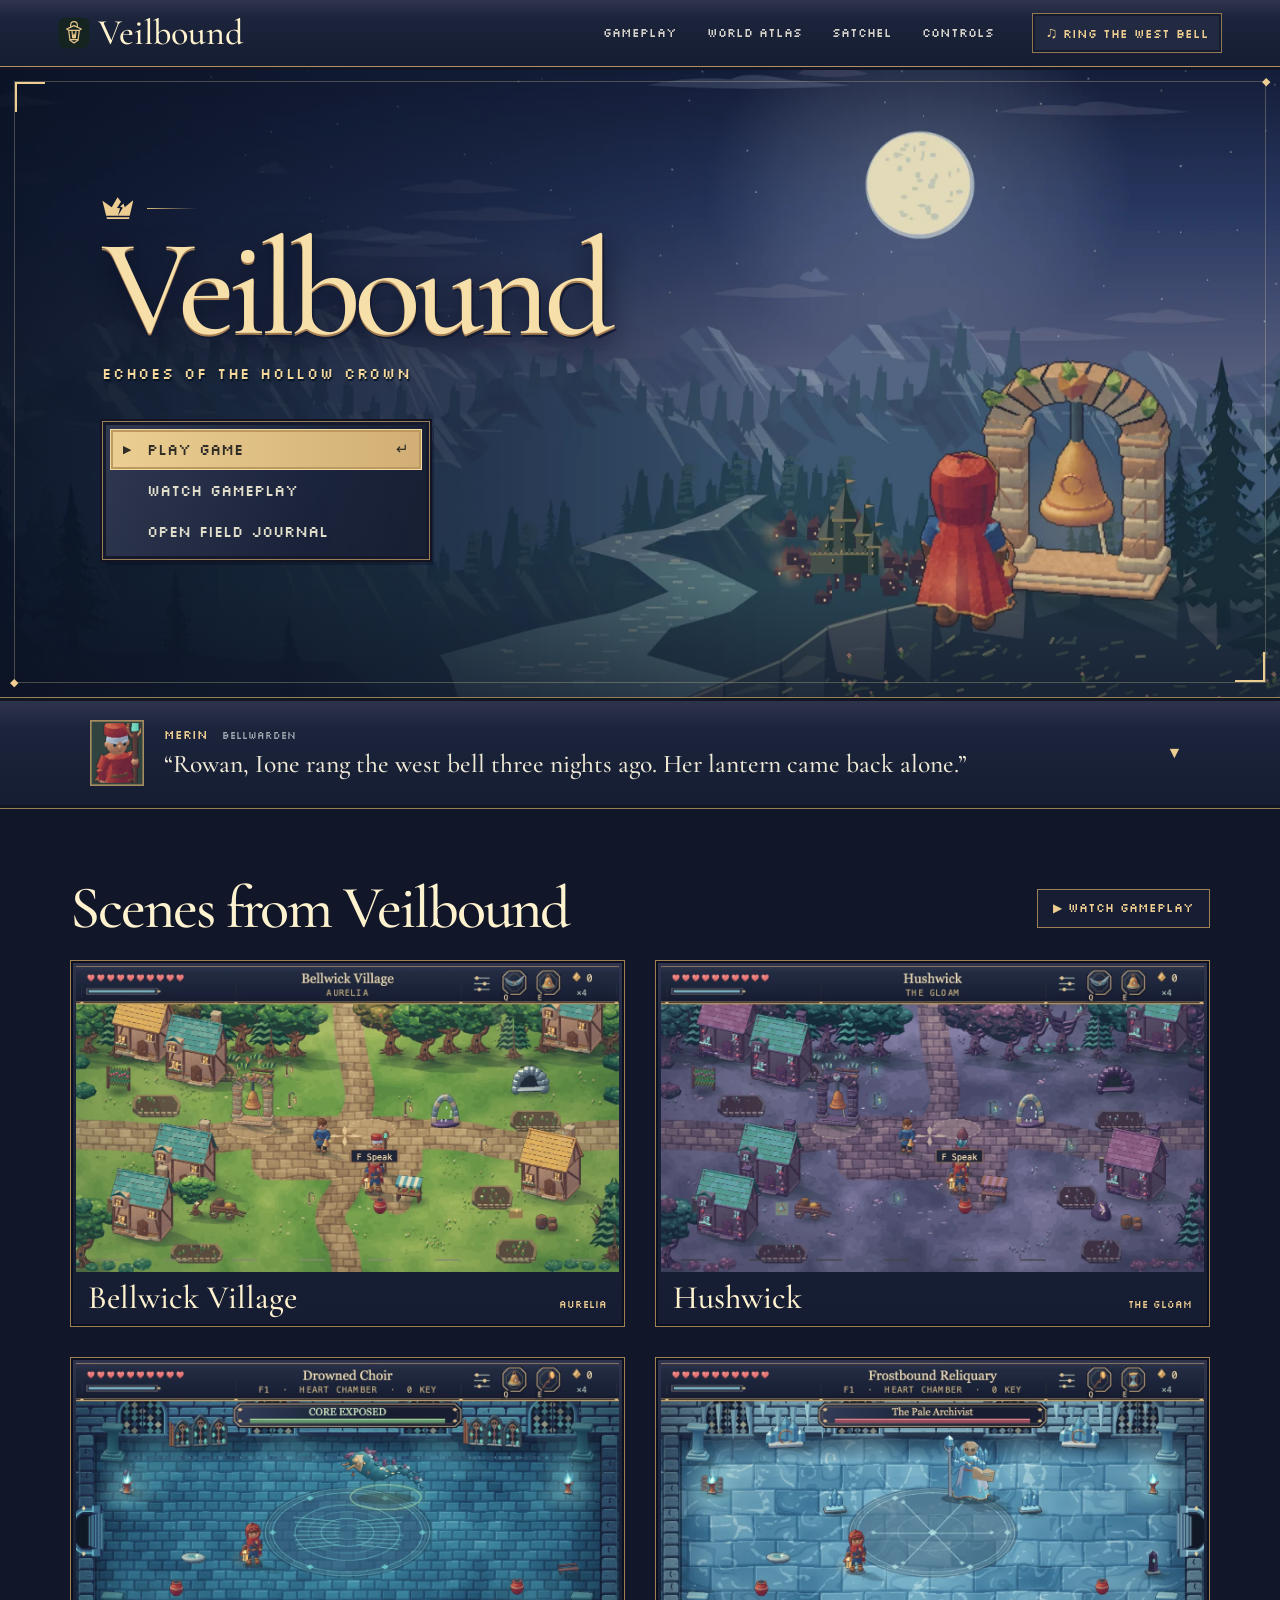
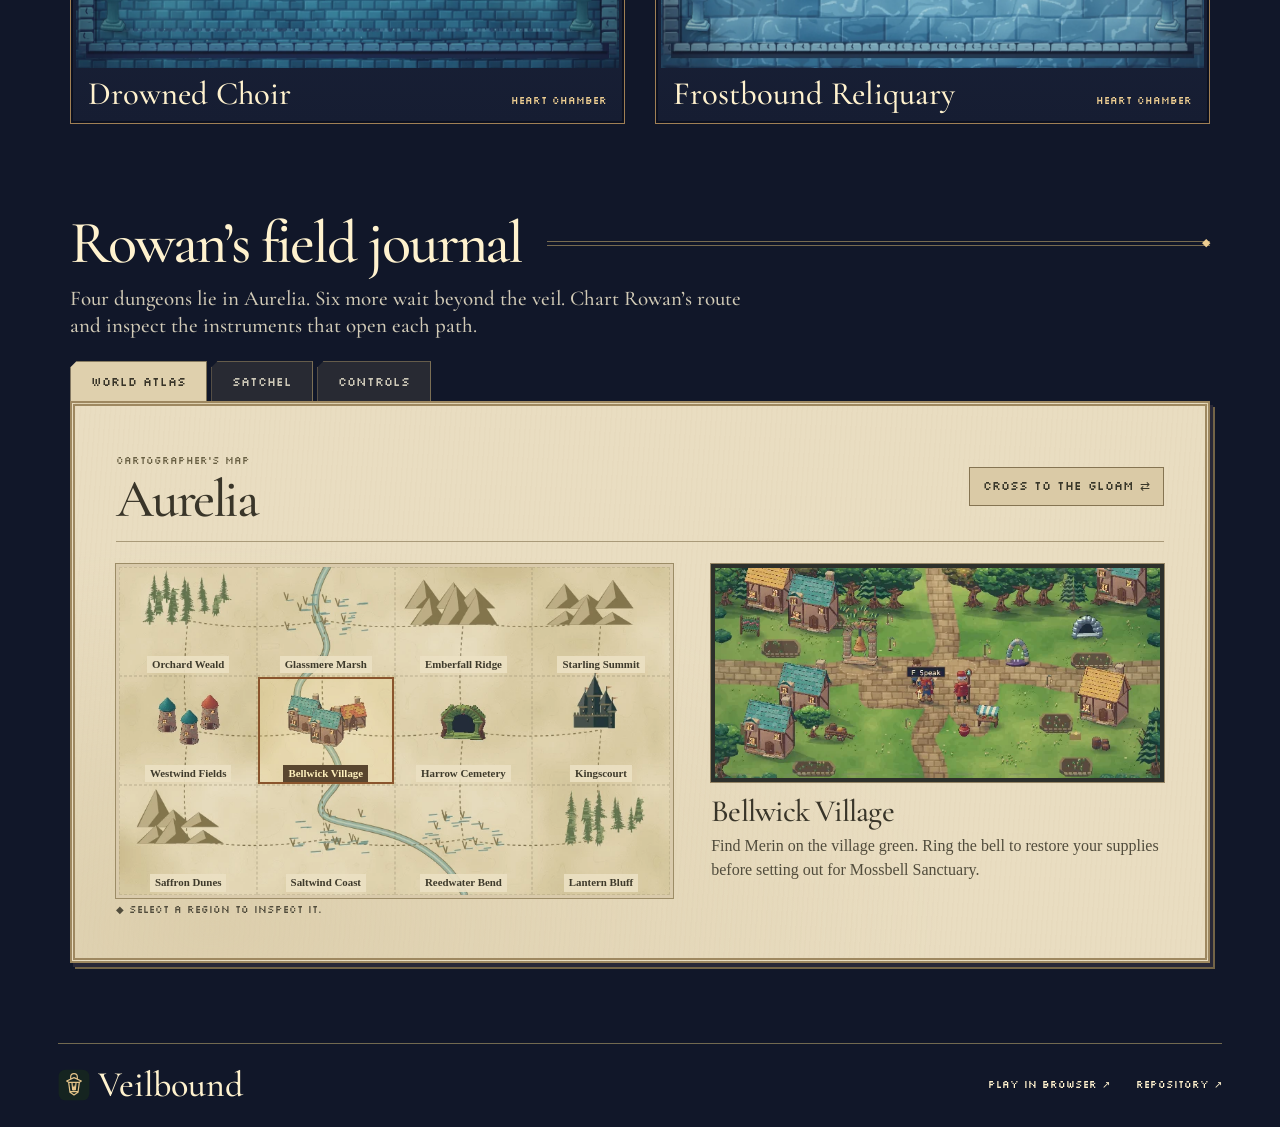
==== commit ad57f940: "Match Veilbound’s homepage to the current game art" ====
--- a/index.html
+++ b/index.html
@@ -3,7 +3,7 @@
   <head>
     <meta charset="utf-8" />
     <meta name="viewport" content="width=device-width,initial-scale=1" />
-    <meta name="theme-color" content="#101222" />
+    <meta name="theme-color" content="#111729" />
     <title>Veilbound — Echoes of the Hollow Crown</title>
     <meta
       name="description"
@@ -21,7 +21,13 @@
     />
     <meta
       property="og:image"
-      content="https://nearbycoder.github.io/veilbound/assets/journal/bell-tower.webp"
+      content="https://nearbycoder.github.io/veilbound/assets/media/bellwick-share.jpg"
+    />
+    <meta property="og:image:width" content="1200" />
+    <meta property="og:image:height" content="675" />
+    <meta
+      property="og:image:alt"
+      content="Gameplay in Bellwick Village, showing Rowan beside the stone square and bell arch."
     />
     <meta
       property="og:url"
@@ -29,15 +35,15 @@
     />
     <meta name="twitter:card" content="summary_large_image" />
     <link rel="icon" href="./assets/icon.svg" type="image/svg+xml" />
-    <link rel="stylesheet" href="./assets/site.css?v=bell-tower" />
+    <link rel="stylesheet" href="./assets/site.css?v=painted-worlds" />
     <link
       rel="preload"
-      href="./assets/type/Jacquard24-Regular.ttf"
+      href="./assets/type/cormorant-garamond-medium.ttf"
       as="font"
       type="font/ttf"
       crossorigin
     />
-    <script src="./assets/site.js?v=bell-tower" defer></script>
+    <script src="./assets/site.js?v=painted-worlds" defer></script>
   </head>
   <body id="top">
     <a class="skip" href="#main">Skip to game menu</a>
@@ -46,9 +52,9 @@
         <a href="#top" class="brand" aria-label="Veilbound home"
           ><img src="./assets/icon.svg" alt="" />Veilbound</a
         >
-        <nav aria-label="Field journal">
-          <a href="#atlas">World atlas</a><a href="#satchel">Satchel</a
-          ><a href="#controls">Controls</a>
+        <nav aria-label="Site navigation">
+          <a href="#gameplay">Gameplay</a><a href="#atlas">World atlas</a
+          ><a href="#satchel">Satchel</a><a href="#controls">Controls</a>
         </nav>
         <button id="ring" type="button" hidden>
           <span aria-hidden="true">♫</span>
@@ -61,12 +67,14 @@
         <picture
           ><source
             media="(max-width:650px)"
-            srcset="./assets/journal/bell-tower-mobile.webp" />
+            srcset="./assets/media/moonlit-bell-mobile.webp" />
           <img
             class="backdrop"
-            src="./assets/journal/bell-tower.webp"
+            src="./assets/media/moonlit-bell.webp"
+            width="1600"
+            height="900"
             fetchpriority="high"
-            alt="Rowan holds Ione’s lantern beside a ruined bell tower above the lights of the valley."
+            alt="Rowan stands by the west bell under a full moon, overlooking the lights of Bellwick Village."
         /></picture>
         <div class="resonance" aria-hidden="true"></div>
         <div class="motes" aria-hidden="true">
@@ -84,7 +92,10 @@
               ><span class="pointer" aria-hidden="true">▶</span> Play game
               <small>↵</small></a
             >
-            <a id="watch" href="./assets/media/gameplay.mp4"
+            <a
+              id="watch"
+              data-watch
+              href="./assets/media/gameplay.mp4?v=0610692"
               ><span class="pointer" aria-hidden="true">▶</span> Watch
               gameplay</a
             >
@@ -97,7 +108,12 @@
       </section>
       <div class="dialogue">
         <div class="dialogue-inner">
-          <img src="./assets/journal/merin.png" alt="" width="68" height="82" />
+          <img
+            src="./assets/journal/merin.png?v=0610692"
+            alt=""
+            width="68"
+            height="82"
+          />
           <div>
             <p class="speaker">Merin <span>Bellwarden</span></p>
             <p id="speech" aria-live="polite">
@@ -114,6 +130,68 @@
           </button>
         </div>
       </div>
+      <section class="gameplay" id="gameplay" aria-labelledby="gameplay-title">
+        <header class="gameplay-heading">
+          <h2 id="gameplay-title">Scenes from Veilbound</h2>
+          <a
+            class="reel-link"
+            data-watch
+            href="./assets/media/gameplay.mp4?v=0610692"
+          >
+            <span aria-hidden="true">▶</span> Watch gameplay
+          </a>
+        </header>
+        <div class="capture-grid">
+          <figure class="capture">
+            <img
+              src="./assets/media/bellwick.webp"
+              alt="Rowan in the cobbled square beside Bellwick’s bell arch, teal-roofed cottages, and orchards."
+              width="1200"
+              height="675"
+              loading="lazy"
+            />
+            <figcaption>
+              <span>Bellwick Village</span><small>Aurelia</small>
+            </figcaption>
+          </figure>
+          <figure class="capture">
+            <img
+              src="./assets/media/hushwick.webp"
+              alt="The same square in Hushwick, with violet stone, twisted trees, and teal-lit windows."
+              width="1200"
+              height="675"
+              loading="lazy"
+            />
+            <figcaption>
+              <span>Hushwick</span><small>The Gloam</small>
+            </figcaption>
+          </figure>
+          <figure class="capture">
+            <img
+              src="./assets/media/drowned-choir.webp"
+              alt="Rowan faces the exposed Abyssal Chorister among rippling floor emblems and blue torchlight."
+              width="1200"
+              height="675"
+              loading="lazy"
+            />
+            <figcaption>
+              <span>Drowned Choir</span><small>Heart chamber</small>
+            </figcaption>
+          </figure>
+          <figure class="capture">
+            <img
+              src="./assets/media/frostbound.webp"
+              alt="The Pale Archivist stands in a chamber of ice, with a snowflake engraved in the floor."
+              width="1200"
+              height="675"
+              loading="lazy"
+            />
+            <figcaption>
+              <span>Frostbound Reliquary</span><small>Heart chamber</small>
+            </figcaption>
+          </figure>
+        </div>
+      </section>
       <section class="journal" aria-labelledby="journal-title">
         <header class="journal-head">
           <h2 id="journal-title">Rowan’s field journal</h2>
@@ -153,7 +231,7 @@
                 <img
                   id="land-art"
                   loading="lazy"
-                  src="./assets/journal/land-0-5.webp"
+                  src="./assets/journal/land-0-5.webp?v=0610692"
                   width="620"
                   height="294"
                   alt="Bellwick Village in Aurelia."
@@ -196,7 +274,7 @@
             <div class="item-detail" aria-live="polite">
               <img
                 id="item-art"
-                src="./assets/journal/item-10.png"
+                src="./assets/journal/item-10.png?v=0610692"
                 width="200"
                 height="160"
                 alt=""
@@ -291,10 +369,10 @@
         controls
         playsinline
         preload="none"
-        poster="./assets/media/aurelia.jpg"
+        poster="./assets/media/bellwick.webp"
         aria-label="Silent gameplay footage showing exploration and dungeon combat"
       >
-        <source src="./assets/media/gameplay.mp4" type="video/mp4" />
+        <source src="./assets/media/gameplay.mp4?v=0610692" type="video/mp4" />
       </video>
       <p>
         Bellwick Village · Glassmere Marsh · Drowned Choir · Ashen Hourworks
--- a/assets/site.css
+++ b/assets/site.css
@@ -1,8 +1,3 @@
-@font-face {
-  font-family: Jacquard;
-  src: url(type/Jacquard24-Regular.ttf) format("truetype");
-  font-display: swap;
-}
 @font-face {
   font-family: Silk;
   src: url(type/Silkscreen-Regular.ttf) format("truetype");
@@ -15,11 +10,12 @@
 }
 :root {
   color-scheme: dark;
-  --night: #111424;
-  --deep: #151928;
-  --gold: #e9c780;
-  --ivory: #fff2cc;
-  --bronze: #82704b;
+  --night: #111729;
+  --deep: #171e33;
+  --gold: #edcd91;
+  --ivory: #fff2ce;
+  --bronze: #a08055;
+  --enamel: linear-gradient(#30354d, #1b243b 28%, #161d32);
   --paper: #eadfc5;
   --ink: #393529;
   --pixel: Silk, monospace;
@@ -75,9 +71,9 @@
   top: 8px;
 }
 .hud {
-  background: #111423;
-  border-bottom: 1px solid #8f7957;
-  box-shadow: 0 3px #0b0e18;
+  background: var(--enamel);
+  border-bottom: 1px solid #b39260;
+  box-shadow: 0 3px #111729;
   position: relative;
   z-index: 2;
 }
@@ -96,10 +92,7 @@
   display: flex;
   align-items: center;
   gap: 8px;
-  font:
-    34px/0.9 Jacquard,
-    Georgia,
-    serif;
+  font: 500 36px/0.9 var(--serif);
   color: var(--ivory);
 }
 .brand img {
@@ -121,6 +114,8 @@
 .map-key,
 .veil-switch,
 .ink-link,
+.reel-link,
+.capture small,
 footer > a:not(.brand),
 #screening p,
 .item-tag {
@@ -135,8 +130,9 @@
   color: var(--gold);
 }
 .hud button {
-  border: 1px solid #7f7056;
-  box-shadow: inset 0 0 0 2px #222630;
+  border: 1px solid #927953;
+  box-shadow: inset 0 0 0 2px #151b2f;
+  background: #212a40;
   padding: 8px 12px;
   color: var(--gold);
 }
@@ -148,8 +144,8 @@
   position: relative;
   isolation: isolate;
   overflow: hidden;
-  background: #16334d;
-  min-height: clamp(540px, 71svh, 790px);
+  background: #161e34;
+  min-height: clamp(520px, 70svh, 840px);
   display: grid;
   align-items: center;
 }
@@ -166,8 +162,7 @@
 }
 .backdrop {
   object-fit: cover;
-  object-position: 55% 54%;
-  image-rendering: pixelated;
+  object-position: 92% 24%;
 }
 .title-screen picture {
   z-index: -4;
@@ -176,8 +171,8 @@
   content: "";
   z-index: -2;
   background:
-    linear-gradient(90deg, #0a1228af, #0b172b54 36%, transparent 65%),
-    linear-gradient(0deg, #1014238a, transparent 17%);
+    linear-gradient(90deg, #060c1b70, #0b14293d 35%, transparent 64%),
+    linear-gradient(0deg, #1117298f, transparent 18%);
 }
 .screen-edge {
   inset: 14px;
@@ -215,26 +210,20 @@
 .title-lockup {
   width: max-content;
   max-width: 100%;
-  text-align: center;
 }
 .title-lockup h1 {
-  font:
-    400 clamp(94px, 10.2vw, 157px) / 0.86 Jacquard,
-    Georgia,
-    serif;
+  font: 500 clamp(100px, 10.8vw, 160px) / 0.82 var(--serif);
   letter-spacing: -0.045em;
-  color: #ffe9b6;
-  margin: 9px 0 13px;
+  color: #f6dfa9;
+  margin: 13px 0 17px;
   text-shadow:
-    0 2px #b29663,
-    0 4px #885c32,
-    2px 6px #182030,
-    0 9px 24px #071121;
+    0 2px #a77e52,
+    2px 4px #141c34,
+    0 9px 28px #070d21;
 }
 .crown {
   display: flex;
   align-items: center;
-  justify-content: center;
   gap: 14px;
   height: 24px;
 }
@@ -242,6 +231,9 @@
   width: 50px;
   height: 1px;
   background: linear-gradient(90deg, transparent, #ddbd7d);
+}
+.crown i:first-child {
+  display: none;
 }
 .crown i:last-child {
   transform: rotate(180deg);
@@ -283,10 +275,10 @@
   margin-top: 36px;
   width: min(328px, 100%);
   padding: 7px;
-  background: linear-gradient(90deg, #141a2cf5, #1a2534df);
+  background: linear-gradient(112deg, #323b53f2, #1b233bee 64%, #171e32ef);
   border: 1px solid #99805a;
   box-shadow:
-    inset 0 0 0 3px #191a29,
+    inset 0 0 0 3px #141a2b,
     0 0 0 2px #131322,
     4px 5px 0 #070f215c;
 }
@@ -393,7 +385,7 @@
 }
 .dialogue {
   border-block: 1px solid #968256;
-  background: #1b2030;
+  background: var(--enamel);
   box-shadow:
     inset 0 3px #121622,
     inset 0 -3px #121622;
@@ -410,7 +402,6 @@
 .dialogue img {
   width: 54px;
   height: auto;
-  image-rendering: pixelated;
 }
 .speaker {
   color: var(--gold);
@@ -433,24 +424,78 @@
   color: var(--gold);
   font-size: 16px;
 }
+.gameplay,
 .journal {
   max-width: 1250px;
   width: 89%;
-  margin: auto;
-  padding: 56px 0 68px;
+  margin-inline: auto;
+}
+.gameplay {
+  padding: clamp(40px, 5.5vw, 76px) 0 0;
+}
+.gameplay-heading {
+  display: flex;
+  align-items: center;
+  justify-content: space-between;
+  flex-wrap: wrap;
+  gap: 14px 24px;
+  margin-bottom: 22px;
+}
+.gameplay h2,
+.journal h2 {
+  font: 500 clamp(42px, 4.7vw, 66px) / 0.98 var(--serif);
+  margin: 0;
+  letter-spacing: -0.035em;
+}
+.reel-link {
+  padding: 10px 15px;
+  color: var(--gold);
+  border: 1px solid var(--bronze);
+  background: var(--deep);
+}
+.reel-link:hover {
+  background: #262e47;
+  color: var(--ivory);
+}
+.capture-grid {
+  display: grid;
+  grid-template-columns: repeat(2, minmax(0, 1fr));
+  gap: clamp(14px, 2.5vw, 30px);
+}
+.capture {
+  margin: 0;
+  padding: 5px;
+  border: 1px solid var(--bronze);
+  box-shadow: inset 0 0 0 2px #0b1020;
+  background: var(--enamel);
+}
+.capture img {
+  display: block;
+  width: 100%;
+  height: auto;
+}
+.capture figcaption {
+  display: flex;
+  justify-content: space-between;
+  align-items: baseline;
+  gap: 6px 12px;
+  flex-wrap: wrap;
+  padding: 9px 12px 6px;
+  color: var(--ivory);
+  font: 500 clamp(24px, 2.55vw, 34px) / 1.06 var(--serif);
+}
+.capture small {
+  color: var(--gold);
+  font-size: 10px;
+}
+.journal {
+  padding: clamp(56px, 7vw, 96px) 0 68px;
 }
 .journal-head {
   display: flex;
   align-items: center;
   gap: 25px;
   margin-bottom: 22px;
-}
-.journal h2 {
-  font:
-    400 clamp(40px, 4.7vw, 67px) / 1 Jacquard,
-    Georgia,
-    serif;
-  margin: 0;
 }
 .rule {
   flex: 1;
@@ -538,12 +583,12 @@
   display: grid;
   grid-template-columns: repeat(4, 1fr);
   aspect-ratio: 5/3;
-  background: #ccc09a url(journal/atlas-0.webp) center/100% 100%;
+  background: #ccc09a url(journal/atlas-0.webp?v=0610692) center/100% 100%;
   outline: 1px solid #9c8c66;
   border: 3px solid #d9caab;
 }
 .map-grid.dark {
-  background-image: url(journal/atlas-1.webp);
+  background-image: url(journal/atlas-1.webp?v=0610692);
 }
 .map-grid button {
   position: relative;
@@ -619,17 +664,17 @@
 }
 .item-grid button {
   aspect-ratio: 1.3;
-  background: #2b3036;
+  background: var(--enamel);
   border: 3px double #948260;
   padding: 2px;
 }
 .item-grid button[aria-pressed="true"] {
-  background: #485043;
+  background: #36415e;
   border-color: #f7cf78;
   outline: 2px solid #685735;
 }
 .item-grid button:hover {
-  background: #414740;
+  background: #3b4563;
 }
 .item-grid img,
 .item-detail img {
@@ -705,7 +750,7 @@
   padding: 8px 15px;
 }
 .film-top h2 {
-  font: 400 34px Jacquard;
+  font: 500 38px var(--serif);
   margin: 0;
 }
 .film-top button {
@@ -746,34 +791,40 @@
     width: 85%;
   }
 }
+@media (max-width: 740px) {
+  .hud nav {
+    display: none;
+  }
+  .hud button {
+    margin-left: auto;
+  }
+}
 @media (max-width: 650px) {
   .hud-inner {
     width: 91%;
     min-height: 52px;
   }
-  .hud nav {
-    display: none;
-  }
   .hud button {
-    margin-left: auto;
     padding: 5px 8px;
   }
   .title-screen {
-    min-height: 575px;
-    min-height: clamp(525px, 72svh, 680px);
+    min-height: clamp(552px, 73svh, 675px);
     align-items: end;
+  }
+  .title-screen picture {
+    height: 74%;
   }
   .title-screen:before {
     background: linear-gradient(
       0deg,
-      #0c1023f4 2%,
-      #10172ccf 29%,
-      #101d3536 58%,
-      transparent 74%
+      #111729 25%,
+      #111729ad 38%,
+      #10192f35 51%,
+      transparent 66%
     );
   }
   .backdrop {
-    object-position: center 23%;
+    object-position: center 46%;
   }
   .title-content {
     width: 88%;
@@ -781,13 +832,18 @@
   }
   .title-lockup {
     margin-inline: auto;
+    text-align: center;
   }
   .title-lockup h1 {
-    font-size: clamp(83px, 20.7vw, 125px);
-    margin: 6px 0 8px;
+    font-size: clamp(70px, 21.5vw, 116px);
+    margin: 8px 0 11px;
   }
   .crown {
+    justify-content: center;
     height: 16px;
+  }
+  .crown i:first-child {
+    display: block;
   }
   .crown b {
     height: 17px;
@@ -832,8 +888,17 @@
     font-size: 12px;
     padding: 14px 5px;
   }
+  .capture-grid {
+    grid-template-columns: 1fr;
+  }
+  .gameplay h2 {
+    font-size: 40px;
+  }
+  .gameplay,
   .journal {
     width: 91%;
+  }
+  .journal {
     padding: 35px 0 45px;
   }
   .journal-head {
@@ -936,7 +1001,7 @@
 .resonance {
   position: absolute;
   left: 84%;
-  top: 39%;
+  top: 70%;
   width: 8px;
   height: 8px;
   border-radius: 50%;
@@ -964,10 +1029,16 @@
     transform: scale(3.3);
   }
 }
+@media (max-width: 850px) {
+  .resonance {
+    left: 80%;
+    top: 61%;
+  }
+}
 @media (max-width: 650px) {
   .resonance {
-    left: 68%;
-    top: 38%;
+    left: 69%;
+    top: 47%;
   }
   .journal-intro {
     font-size: 19px;
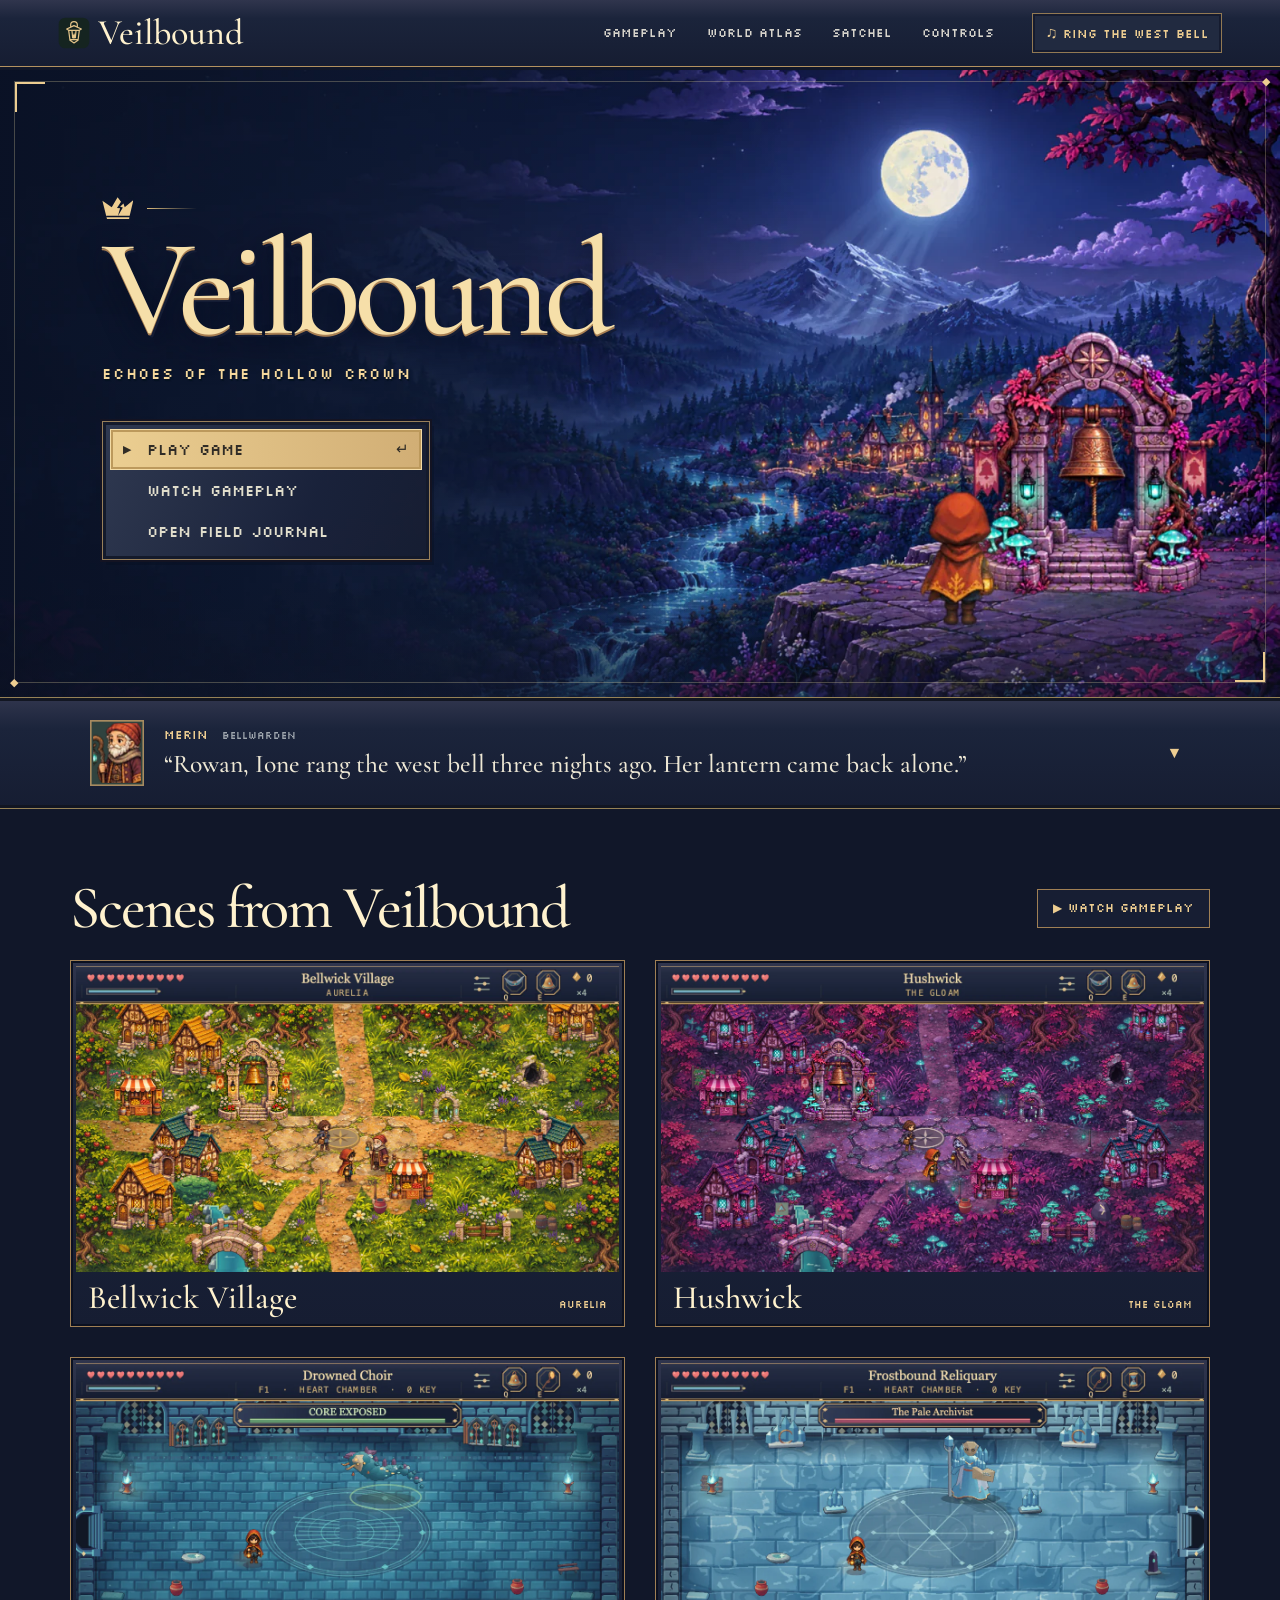
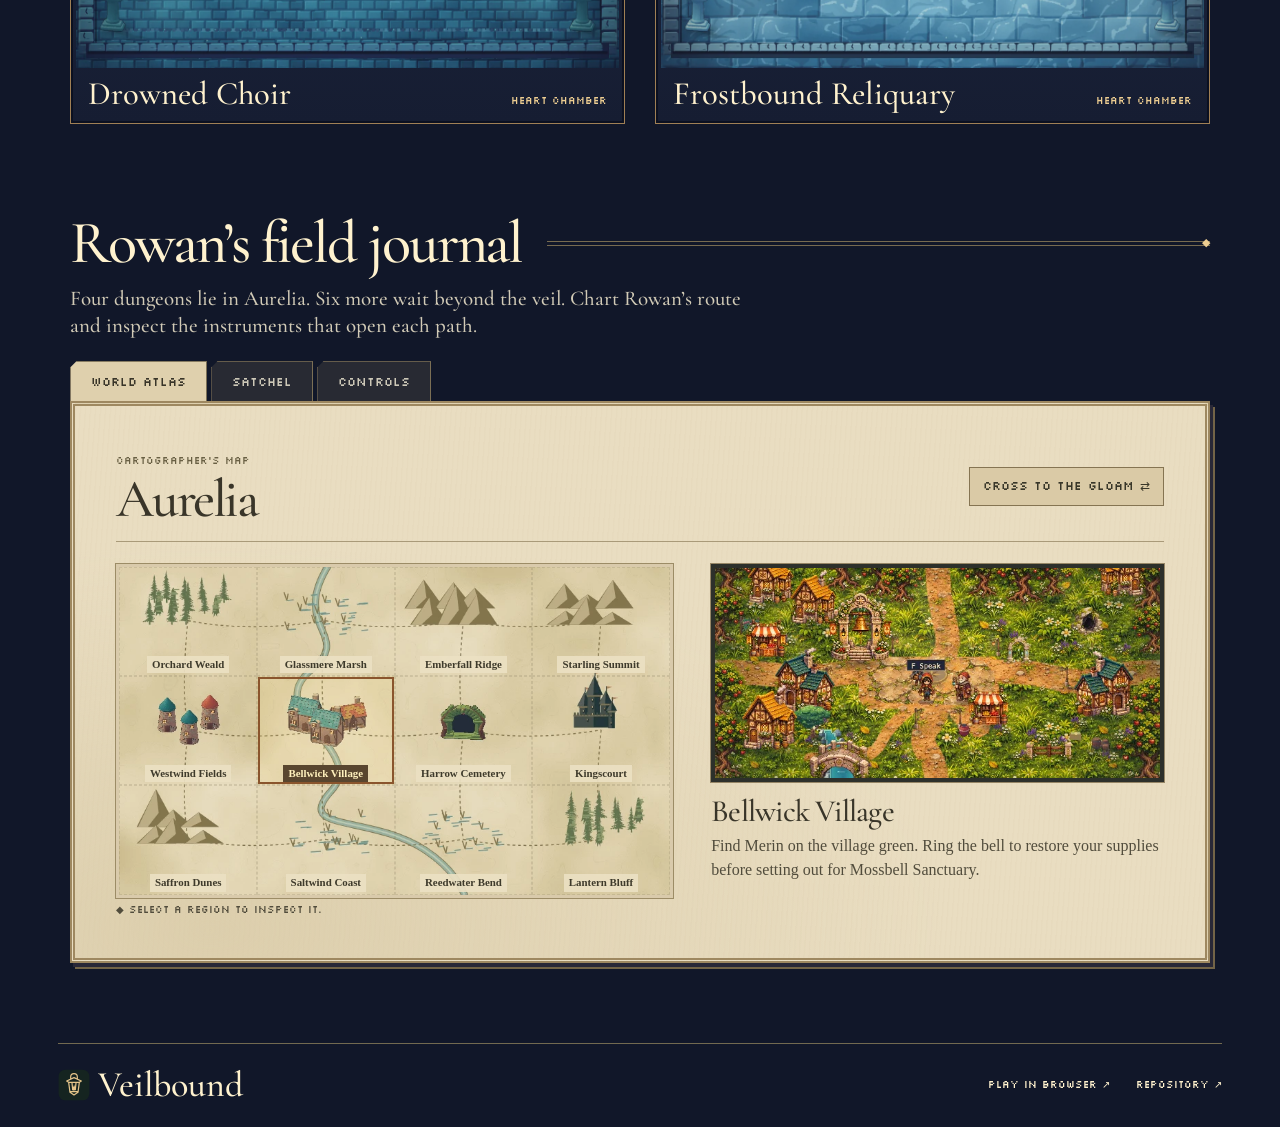
==== commit dfbbd9b6: "Bring Veilbound’s village concept art into gameplay" ====
--- a/index.html
+++ b/index.html
@@ -21,7 +21,7 @@
     />
     <meta
       property="og:image"
-      content="https://nearbycoder.github.io/veilbound/assets/media/bellwick-share.jpg"
+      content="https://nearbycoder.github.io/veilbound/assets/media/bellwick-share.jpg?v=painted-sprites"
     />
     <meta property="og:image:width" content="1200" />
     <meta property="og:image:height" content="675" />
@@ -35,7 +35,7 @@
     />
     <meta name="twitter:card" content="summary_large_image" />
     <link rel="icon" href="./assets/icon.svg" type="image/svg+xml" />
-    <link rel="stylesheet" href="./assets/site.css?v=painted-worlds" />
+    <link rel="stylesheet" href="./assets/site.css?v=painted-sprites" />
     <link
       rel="preload"
       href="./assets/type/cormorant-garamond-medium.ttf"
@@ -43,7 +43,7 @@
       type="font/ttf"
       crossorigin
     />
-    <script src="./assets/site.js?v=painted-worlds" defer></script>
+    <script src="./assets/site.js?v=painted-sprites" defer></script>
   </head>
   <body id="top">
     <a class="skip" href="#main">Skip to game menu</a>
@@ -67,10 +67,12 @@
         <picture
           ><source
             media="(max-width:650px)"
-            srcset="./assets/media/moonlit-bell-mobile.webp" />
+            srcset="
+              ./assets/media/moonlit-bell-mobile.webp?v=painted-sprites
+            " />
           <img
             class="backdrop"
-            src="./assets/media/moonlit-bell.webp"
+            src="./assets/media/moonlit-bell.webp?v=painted-sprites"
             width="1600"
             height="900"
             fetchpriority="high"
@@ -95,7 +97,7 @@
             <a
               id="watch"
               data-watch
-              href="./assets/media/gameplay.mp4?v=0610692"
+              href="./assets/media/gameplay.mp4?v=painted-sprites"
               ><span class="pointer" aria-hidden="true">▶</span> Watch
               gameplay</a
             >
@@ -109,7 +111,7 @@
       <div class="dialogue">
         <div class="dialogue-inner">
           <img
-            src="./assets/journal/merin.png?v=0610692"
+            src="./assets/journal/merin.png?v=painted-sprites"
             alt=""
             width="68"
             height="82"
@@ -136,7 +138,7 @@
           <a
             class="reel-link"
             data-watch
-            href="./assets/media/gameplay.mp4?v=0610692"
+            href="./assets/media/gameplay.mp4?v=painted-sprites"
           >
             <span aria-hidden="true">▶</span> Watch gameplay
           </a>
@@ -144,8 +146,8 @@
         <div class="capture-grid">
           <figure class="capture">
             <img
-              src="./assets/media/bellwick.webp"
-              alt="Rowan in the cobbled square beside Bellwick’s bell arch, teal-roofed cottages, and orchards."
+              src="./assets/media/bellwick.webp?v=painted-sprites"
+              alt="Rowan crosses Bellwick’s cobbled square between an engraved bell arch, apple trees, and a striped market stall."
               width="1200"
               height="675"
               loading="lazy"
@@ -156,8 +158,8 @@
           </figure>
           <figure class="capture">
             <img
-              src="./assets/media/hushwick.webp"
-              alt="The same square in Hushwick, with violet stone, twisted trees, and teal-lit windows."
+              src="./assets/media/hushwick.webp?v=painted-sprites"
+              alt="Rowan in the same square in Hushwick, with violet stone, wine-red trees, and cyan-lit mushrooms and windows."
               width="1200"
               height="675"
               loading="lazy"
@@ -168,7 +170,7 @@
           </figure>
           <figure class="capture">
             <img
-              src="./assets/media/drowned-choir.webp"
+              src="./assets/media/drowned-choir.webp?v=painted-sprites"
               alt="Rowan faces the exposed Abyssal Chorister among rippling floor emblems and blue torchlight."
               width="1200"
               height="675"
@@ -180,7 +182,7 @@
           </figure>
           <figure class="capture">
             <img
-              src="./assets/media/frostbound.webp"
+              src="./assets/media/frostbound.webp?v=painted-sprites"
               alt="The Pale Archivist stands in a chamber of ice, with a snowflake engraved in the floor."
               width="1200"
               height="675"
@@ -231,7 +233,7 @@
                 <img
                   id="land-art"
                   loading="lazy"
-                  src="./assets/journal/land-0-5.webp?v=0610692"
+                  src="./assets/journal/land-0-5.webp?v=painted-sprites"
                   width="620"
                   height="294"
                   alt="Bellwick Village in Aurelia."
@@ -369,14 +371,15 @@
         controls
         playsinline
         preload="none"
-        poster="./assets/media/bellwick.webp"
+        poster="./assets/media/bellwick.webp?v=painted-sprites"
         aria-label="Silent gameplay footage showing exploration and dungeon combat"
       >
-        <source src="./assets/media/gameplay.mp4?v=0610692" type="video/mp4" />
+        <source
+          src="./assets/media/gameplay.mp4?v=painted-sprites"
+          type="video/mp4"
+        />
       </video>
-      <p>
-        Bellwick Village · Glassmere Marsh · Drowned Choir · Ashen Hourworks
-      </p>
+      <p>Bellwick Village · Hushwick · Drowned Choir · Ashen Hourworks</p>
     </dialog>
   </body>
 </html>
--- a/assets/site.css
+++ b/assets/site.css
@@ -1000,8 +1000,8 @@
 }
 .resonance {
   position: absolute;
-  left: 84%;
-  top: 70%;
+  left: 85%;
+  top: 66%;
   width: 8px;
   height: 8px;
   border-radius: 50%;
@@ -1031,13 +1031,13 @@
 }
 @media (max-width: 850px) {
   .resonance {
-    left: 80%;
-    top: 61%;
+    left: 82%;
+    top: 58%;
   }
 }
 @media (max-width: 650px) {
   .resonance {
-    left: 69%;
+    left: 73%;
     top: 47%;
   }
   .journal-intro {
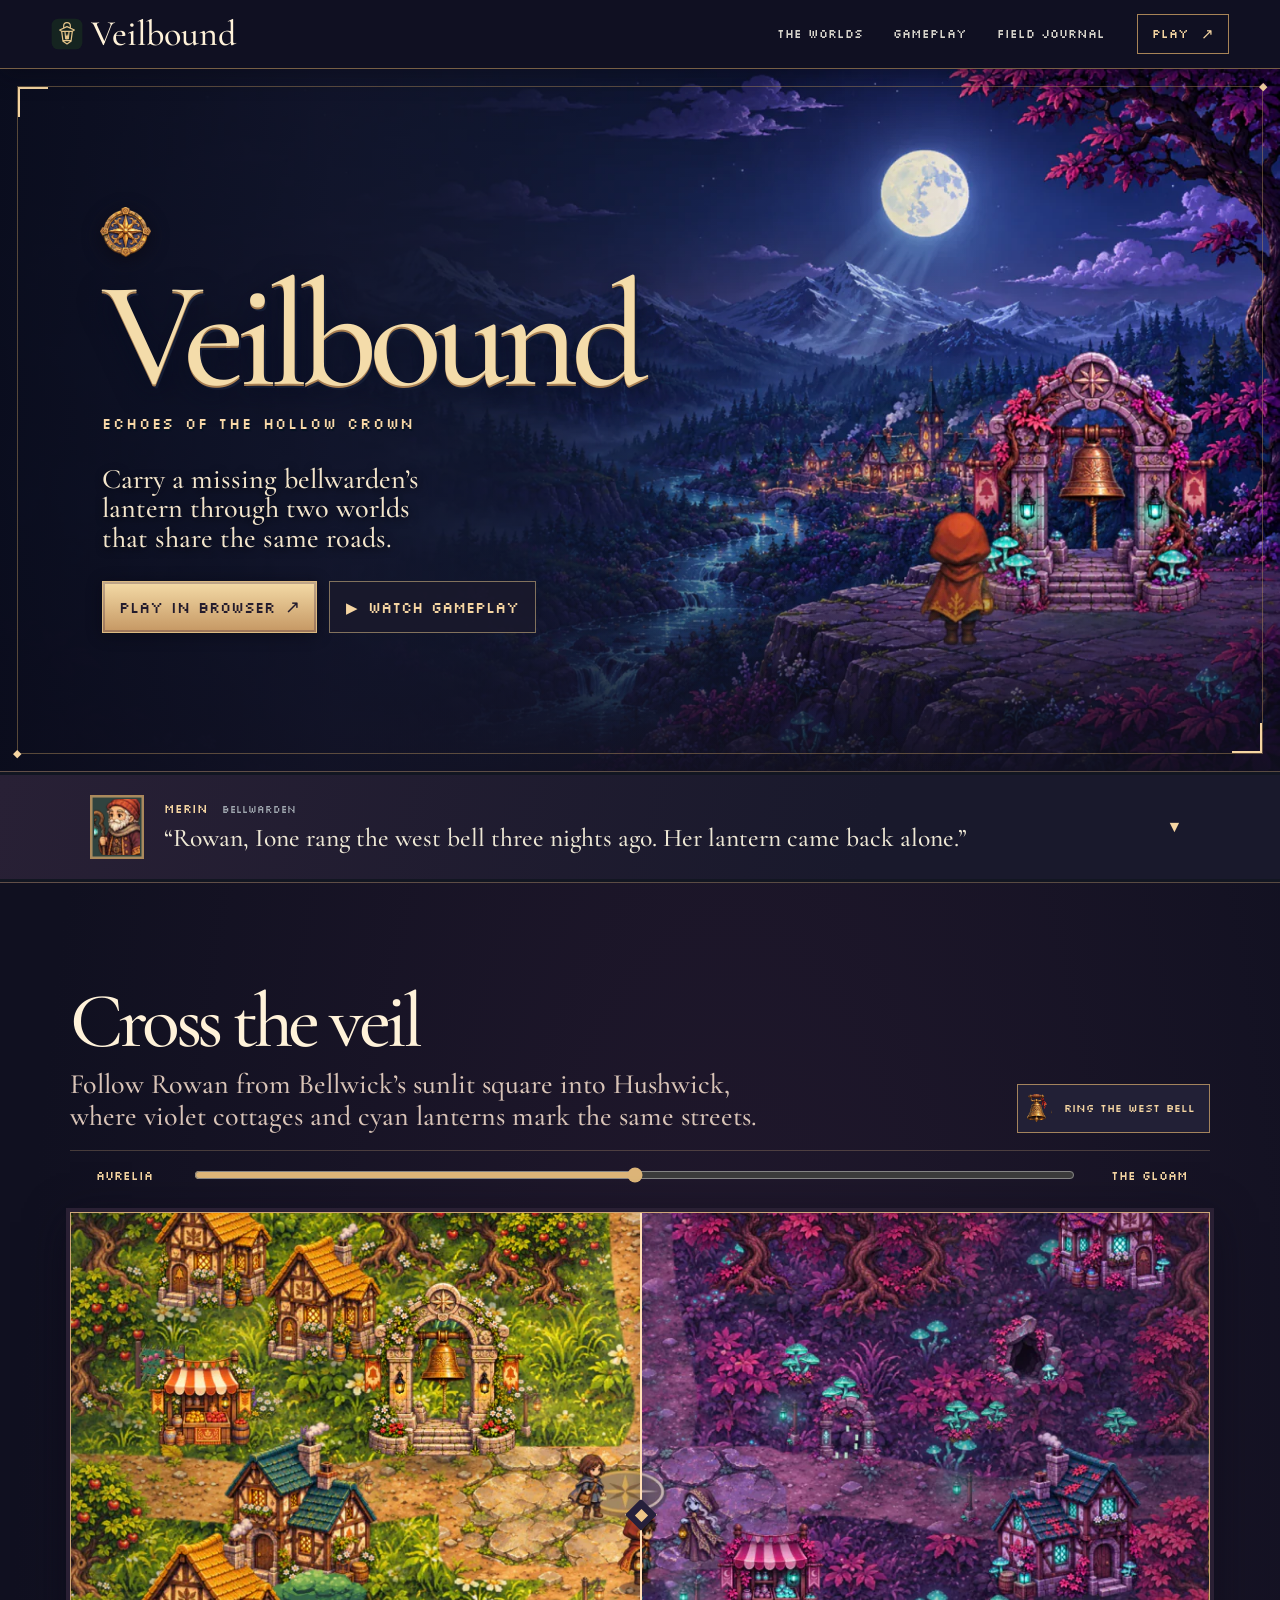
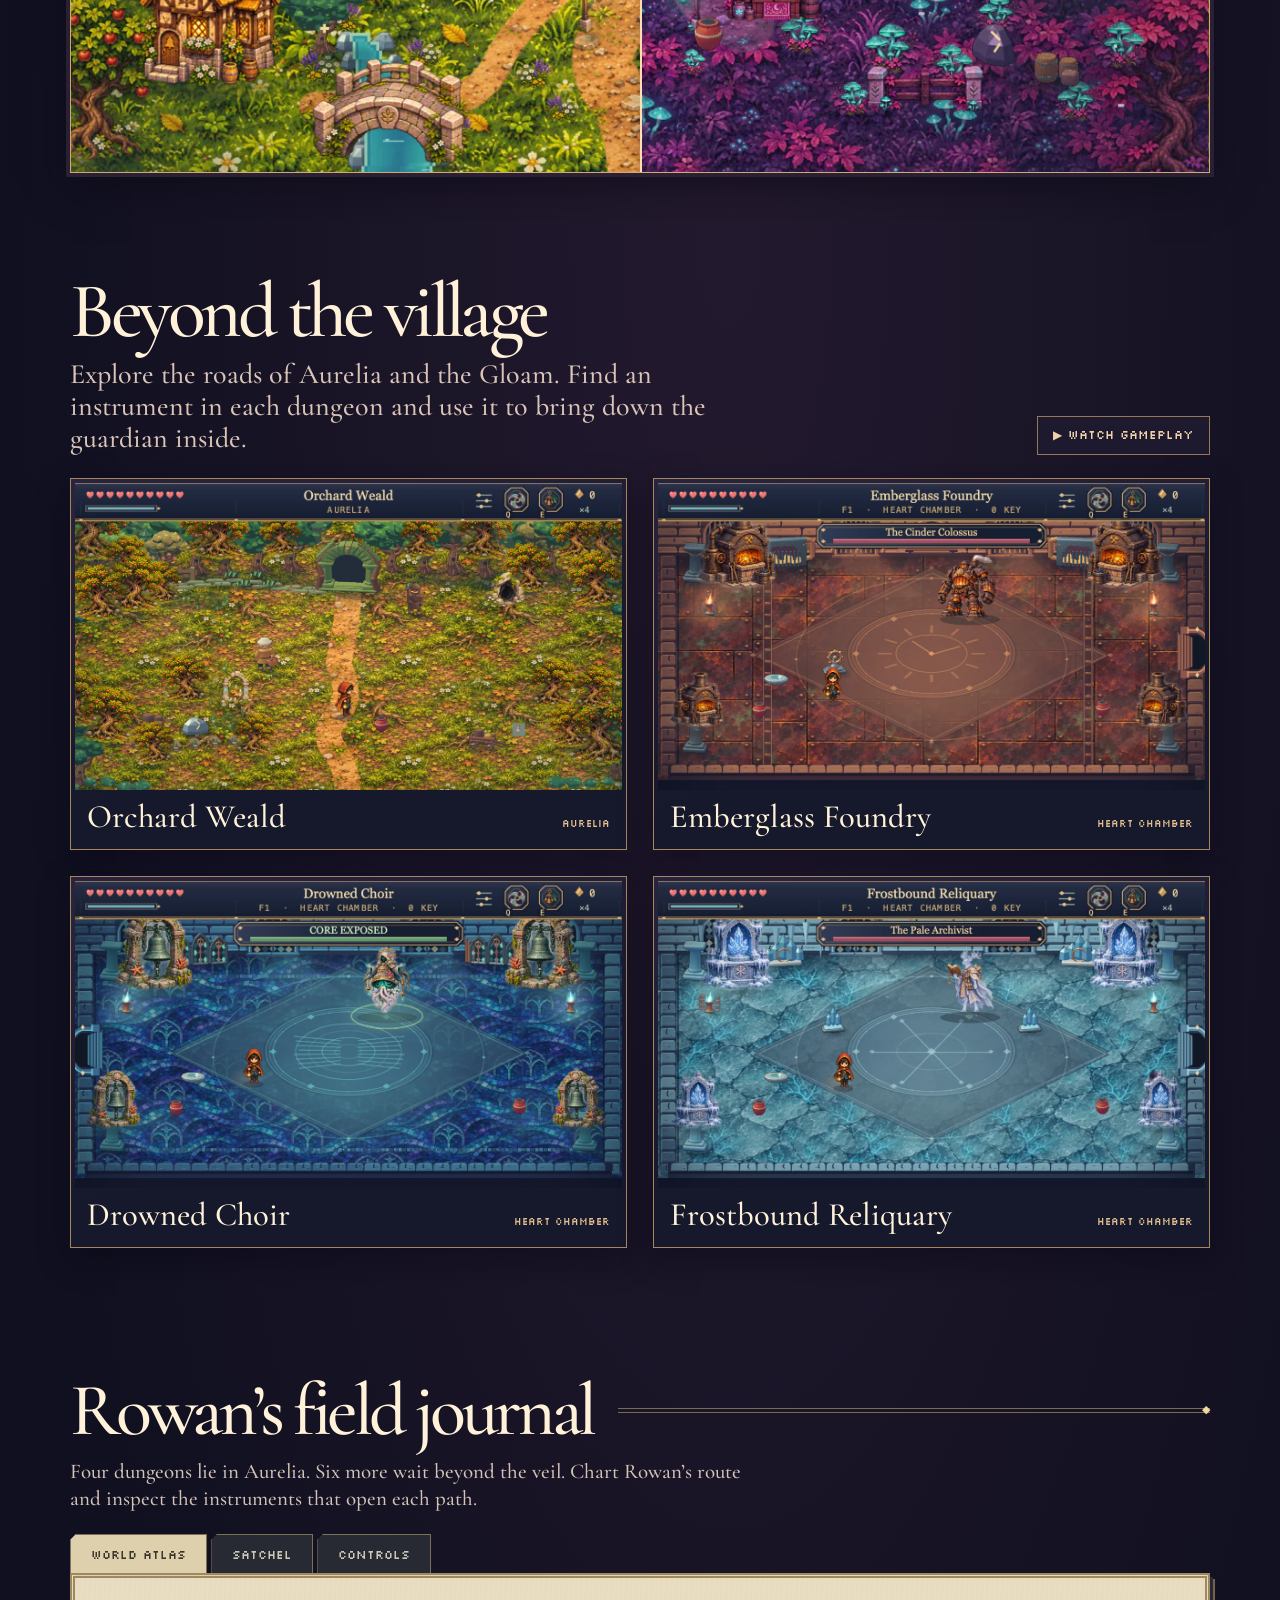
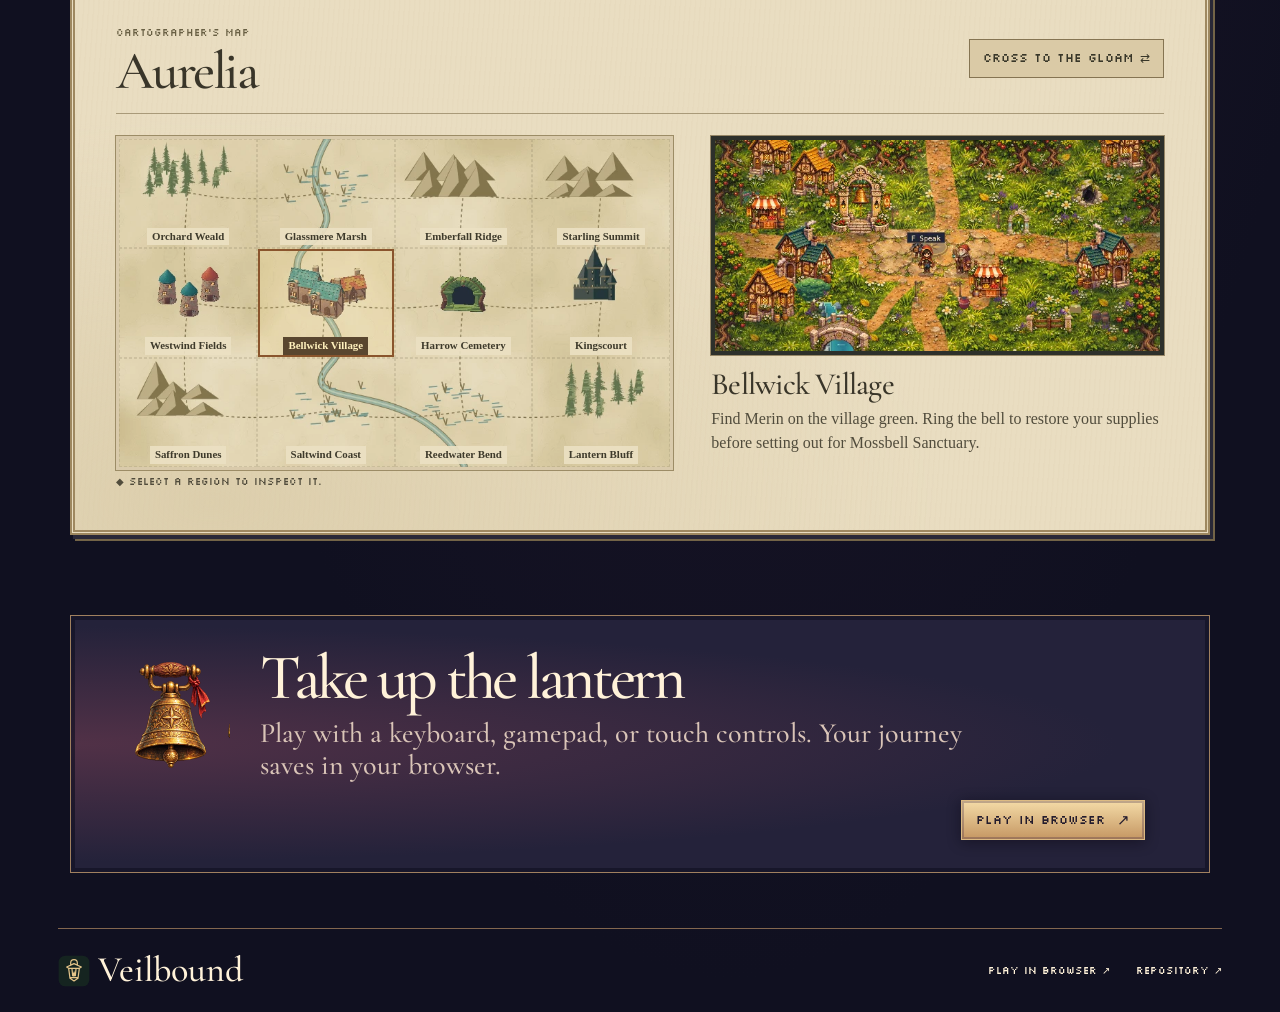
==== commit fd57bb99: "Polish Veilbound’s full campaign, menus, and homepage" ====
--- a/index.html
+++ b/index.html
@@ -21,7 +21,7 @@
     />
     <meta
       property="og:image"
-      content="https://nearbycoder.github.io/veilbound/assets/media/bellwick-share.jpg?v=painted-sprites"
+      content="https://nearbycoder.github.io/veilbound/assets/media/bellwick-share.jpg?v=hollow-crown"
     />
     <meta property="og:image:width" content="1200" />
     <meta property="og:image:height" content="675" />
@@ -35,7 +35,8 @@
     />
     <meta name="twitter:card" content="summary_large_image" />
     <link rel="icon" href="./assets/icon.svg" type="image/svg+xml" />
-    <link rel="stylesheet" href="./assets/site.css?v=painted-sprites" />
+    <link rel="stylesheet" href="./assets/site.css?v=hollow-crown" />
+    <link rel="stylesheet" href="./assets/chronicle.css?v=1" />
     <link
       rel="preload"
       href="./assets/type/cormorant-garamond-medium.ttf"
@@ -43,23 +44,23 @@
       type="font/ttf"
       crossorigin
     />
-    <script src="./assets/site.js?v=painted-sprites" defer></script>
+    <script src="./assets/site.js?v=hollow-crown" defer></script>
   </head>
   <body id="top">
-    <a class="skip" href="#main">Skip to game menu</a>
+    <a class="skip" href="#main">Skip to game overview</a>
     <header class="hud">
       <div class="hud-inner">
         <a href="#top" class="brand" aria-label="Veilbound home"
           ><img src="./assets/icon.svg" alt="" />Veilbound</a
         >
         <nav aria-label="Site navigation">
-          <a href="#gameplay">Gameplay</a><a href="#atlas">World atlas</a
-          ><a href="#satchel">Satchel</a><a href="#controls">Controls</a>
+          <a href="#veil">The worlds</a>
+          <a href="#gameplay">Gameplay</a>
+          <a href="#atlas">Field journal</a>
         </nav>
-        <button id="ring" type="button" hidden>
-          <span aria-hidden="true">♫</span>
-          <span class="bell-label">Ring the west bell</span>
-        </button>
+        <a class="nav-play" href="./play/index.html?launch=1&amp;v=hollow-crown"
+          >Play <span aria-hidden="true">↗</span></a
+        >
       </div>
     </header>
     <main id="main">
@@ -67,12 +68,10 @@
         <picture
           ><source
             media="(max-width:650px)"
-            srcset="
-              ./assets/media/moonlit-bell-mobile.webp?v=painted-sprites
-            " />
+            srcset="./assets/media/moonlit-bell-mobile.webp?v=hollow-crown" />
           <img
             class="backdrop"
-            src="./assets/media/moonlit-bell.webp?v=painted-sprites"
+            src="./assets/media/moonlit-bell.webp?v=hollow-crown"
             width="1600"
             height="900"
             fetchpriority="high"
@@ -85,25 +84,31 @@
         <div class="screen-edge" aria-hidden="true"></div>
         <div class="title-content">
           <div class="title-lockup">
-            <div class="crown" aria-hidden="true"><i></i><b></b><i></i></div>
+            <img
+              class="hero-emblem"
+              src="./assets/media/compass.webp"
+              width="56"
+              height="56"
+              alt=""
+            />
             <h1 id="game-title">Veilbound</h1>
             <p class="subtitle">Echoes of the Hollow Crown</p>
           </div>
+          <p class="hero-description">
+            Carry a missing bellwarden’s lantern through two worlds that share
+            the same roads.
+          </p>
           <nav class="game-menu" aria-label="Game menu">
-            <a class="launch" href="./play/index.html?launch=1"
-              ><span class="pointer" aria-hidden="true">▶</span> Play game
-              <small>↵</small></a
+            <a
+              class="launch"
+              href="./play/index.html?launch=1&amp;v=hollow-crown"
+              >Play in browser <span aria-hidden="true">↗</span></a
             >
             <a
               id="watch"
               data-watch
-              href="./assets/media/gameplay.mp4?v=painted-sprites"
-              ><span class="pointer" aria-hidden="true">▶</span> Watch
-              gameplay</a
-            >
-            <a href="#atlas"
-              ><span class="pointer" aria-hidden="true">▶</span> Open field
-              journal</a
+              href="./assets/media/gameplay.mp4?v=hollow-crown"
+              ><span aria-hidden="true">▶</span> Watch gameplay</a
             >
           </nav>
         </div>
@@ -111,7 +116,7 @@
       <div class="dialogue">
         <div class="dialogue-inner">
           <img
-            src="./assets/journal/merin.png?v=painted-sprites"
+            src="./assets/journal/merin.png?v=hollow-crown"
             alt=""
             width="68"
             height="82"
@@ -132,13 +137,65 @@
           </button>
         </div>
       </div>
+      <section class="veil-section" id="veil" aria-labelledby="veil-title">
+        <header class="section-intro">
+          <div>
+            <h2 id="veil-title">Cross the veil</h2>
+            <p>
+              Follow Rowan from Bellwick’s sunlit square into Hushwick, where
+              violet cottages and cyan lanterns mark the same streets.
+            </p>
+          </div>
+          <button id="ring" type="button" hidden>
+            <img
+              src="./assets/media/handbell.webp"
+              width="42"
+              height="56"
+              alt=""
+            />
+            <span class="bell-label">Ring the west bell</span>
+          </button>
+        </header>
+        <div class="veil-controls" hidden>
+          <button type="button" data-reveal="0">Aurelia</button>
+          <label class="veil-range"
+            ><span class="sr-only">Blend from Aurelia to the Gloam</span
+            ><input id="veil-reveal" type="range" min="0" max="100" value="50"
+          /></label>
+          <button type="button" data-reveal="100">The Gloam</button>
+        </div>
+        <div class="veil-frame" id="veil-comparison">
+          <img
+            src="./assets/media/veil-aurelia.webp"
+            width="1200"
+            height="590"
+            loading="lazy"
+            alt="Sunlight on Bellwick’s golden roofs, apple trees, and cobbled square."
+          />
+          <img
+            class="other-world"
+            src="./assets/media/veil-gloam.webp"
+            width="1200"
+            height="590"
+            loading="lazy"
+            alt="The same view in Hushwick, with violet cottages and glowing blue mushrooms."
+          />
+          <span class="veil-seam" aria-hidden="true"><b>◆</b></span>
+        </div>
+      </section>
       <section class="gameplay" id="gameplay" aria-labelledby="gameplay-title">
         <header class="gameplay-heading">
-          <h2 id="gameplay-title">Scenes from Veilbound</h2>
+          <div>
+            <h2 id="gameplay-title">Beyond the village</h2>
+            <p>
+              Explore the roads of Aurelia and the Gloam. Find an instrument in
+              each dungeon and use it to bring down the guardian inside.
+            </p>
+          </div>
           <a
             class="reel-link"
             data-watch
-            href="./assets/media/gameplay.mp4?v=painted-sprites"
+            href="./assets/media/gameplay.mp4?v=hollow-crown"
           >
             <span aria-hidden="true">▶</span> Watch gameplay
           </a>
@@ -146,31 +203,31 @@
         <div class="capture-grid">
           <figure class="capture">
             <img
-              src="./assets/media/bellwick.webp?v=painted-sprites"
-              alt="Rowan crosses Bellwick’s cobbled square between an engraved bell arch, apple trees, and a striped market stall."
+              src="./assets/media/orchard.webp"
+              alt="Rowan follows a path beneath apple trees and the old green mossbell arch."
               width="1200"
               height="675"
               loading="lazy"
             />
             <figcaption>
-              <span>Bellwick Village</span><small>Aurelia</small>
+              <span>Orchard Weald</span><small>Aurelia</small>
             </figcaption>
           </figure>
           <figure class="capture">
             <img
-              src="./assets/media/hushwick.webp?v=painted-sprites"
-              alt="Rowan in the same square in Hushwick, with violet stone, wine-red trees, and cyan-lit mushrooms and windows."
+              src="./assets/media/foundry.webp"
+              alt="Rowan approaches the Cinder Colossus across a red bronze floor flanked by furnaces."
               width="1200"
               height="675"
               loading="lazy"
             />
             <figcaption>
-              <span>Hushwick</span><small>The Gloam</small>
+              <span>Emberglass Foundry</span><small>Heart chamber</small>
             </figcaption>
           </figure>
           <figure class="capture">
             <img
-              src="./assets/media/drowned-choir.webp?v=painted-sprites"
+              src="./assets/media/drowned-choir.webp?v=hollow-crown"
               alt="Rowan faces the exposed Abyssal Chorister among rippling floor emblems and blue torchlight."
               width="1200"
               height="675"
@@ -182,7 +239,7 @@
           </figure>
           <figure class="capture">
             <img
-              src="./assets/media/frostbound.webp?v=painted-sprites"
+              src="./assets/media/frostbound.webp?v=hollow-crown"
               alt="The Pale Archivist stands in a chamber of ice, with a snowflake engraved in the floor."
               width="1200"
               height="675"
@@ -233,7 +290,7 @@
                 <img
                   id="land-art"
                   loading="lazy"
-                  src="./assets/journal/land-0-5.webp?v=painted-sprites"
+                  src="./assets/journal/land-0-5.webp?v=hollow-crown"
                   width="620"
                   height="294"
                   alt="Bellwick Village in Aurelia."
@@ -303,7 +360,9 @@
                 northwest to Mossbell Sanctuary. Explore its chambers, recover
                 the Gale Disc, and face the Briar Cantor.
               </p>
-              <a class="ink-link" href="./play/index.html?launch=1"
+              <a
+                class="ink-link"
+                href="./play/index.html?launch=1&amp;v=hollow-crown"
                 >▶ Play Veilbound</a
               >
             </div>
@@ -355,11 +414,33 @@
           </div>
         </section>
       </section>
+      <section class="final-invite" aria-labelledby="invite-title">
+        <img
+          src="./assets/media/handbell.webp"
+          width="100"
+          height="132"
+          alt=""
+          loading="lazy"
+        />
+        <div>
+          <h2 id="invite-title">Take up the lantern</h2>
+          <p>
+            Play with a keyboard, gamepad, or touch controls. Your journey saves
+            in your browser.
+          </p>
+        </div>
+        <a
+          class="call-to-play"
+          href="./play/index.html?launch=1&amp;v=hollow-crown"
+          >Play in browser <span aria-hidden="true">↗</span></a
+        >
+      </section>
     </main>
     <footer>
       <a class="brand" href="#top"
         ><img src="./assets/icon.svg" alt="" />Veilbound</a
-      ><a href="./play/index.html?launch=1">Play in browser ↗</a
+      ><a href="./play/index.html?launch=1&amp;v=hollow-crown"
+        >Play in browser ↗</a
       ><a href="https://github.com/nearbycoder/veilbound">Repository ↗</a>
     </footer>
     <dialog id="screening" aria-labelledby="film-title">
@@ -371,15 +452,15 @@
         controls
         playsinline
         preload="none"
-        poster="./assets/media/bellwick.webp?v=painted-sprites"
+        poster="./assets/media/bellwick.webp?v=hollow-crown"
         aria-label="Silent gameplay footage showing exploration and dungeon combat"
       >
         <source
-          src="./assets/media/gameplay.mp4?v=painted-sprites"
+          src="./assets/media/gameplay.mp4?v=hollow-crown"
           type="video/mp4"
         />
       </video>
-      <p>Bellwick Village · Hushwick · Drowned Choir · Ashen Hourworks</p>
+      <p>Orchard Weald · Hushwick · Emberglass Foundry · Drowned Choir</p>
     </dialog>
   </body>
 </html>
--- a/assets/chronicle.css
+++ b/assets/chronicle.css
@@ -0,0 +1,479 @@
+:root {
+  --night: #101020;
+  --deep: #1d1a30;
+  --gold: #f5d5a2;
+  --ivory: #fff2d9;
+  --bronze: #987856;
+  --enamel: linear-gradient(165deg, #29243d, #16182b 63%);
+}
+
+html {
+  scroll-behavior: smooth;
+}
+body {
+  background: radial-gradient(
+    ellipse at 57% 43%,
+    #23192e 0,
+    var(--night) 45rem
+  );
+}
+.sr-only {
+  position: absolute;
+  width: 1px;
+  height: 1px;
+  padding: 0;
+  clip-path: inset(50%);
+  overflow: hidden;
+  white-space: nowrap;
+}
+.hud {
+  position: sticky;
+  top: 0;
+  z-index: 4;
+  background: #101022;
+  border-color: #ac8857aa;
+  box-shadow: 0 5px 24px #08081166;
+}
+.hud-inner {
+  width: min(1280px, 92%);
+  min-height: 68px;
+  gap: 32px;
+}
+.hud nav a {
+  padding: 8px 0;
+}
+.nav-play,
+.call-to-play {
+  display: inline-flex;
+  align-items: center;
+  justify-content: center;
+  gap: 12px;
+  min-height: 40px;
+  padding: 8px 14px;
+  border: 1px solid #a88457;
+  color: var(--gold);
+  font: 12px/1.4 var(--pixel);
+}
+.nav-play:hover,
+.call-to-play:hover {
+  background: #49344a;
+}
+.nav-play span,
+.call-to-play span {
+  font-family: Georgia, serif;
+  font-size: 15px;
+}
+.title-screen {
+  min-height: clamp(565px, 78svh, 870px);
+}
+.title-screen:before {
+  background:
+    linear-gradient(
+      90deg,
+      #0a0c1ce0 0%,
+      #121327b8 26%,
+      #17162930 55%,
+      transparent 78%
+    ),
+    linear-gradient(0deg, #111020e5 0%, transparent 34%);
+}
+.screen-edge {
+  inset: 17px;
+  border-color: #b6915d75;
+}
+.title-content {
+  padding-block: 45px;
+}
+.hero-emblem {
+  display: block;
+  width: 51px;
+  height: 51px;
+  object-fit: contain;
+  filter: drop-shadow(0 4px 9px #0b0a16);
+  transform: translateX(-2px);
+  margin-bottom: 16px;
+}
+.title-lockup h1 {
+  margin: 0 0 16px;
+  font-size: clamp(105px, 11.8vw, 174px);
+  color: #f4dcaa;
+  letter-spacing: -0.055em;
+}
+.subtitle {
+  color: #f8d7a7;
+  letter-spacing: 0.12em;
+}
+.hero-description {
+  max-width: 355px;
+  font: 500 clamp(23px, 2.2vw, 32px) / 1.06 var(--serif);
+  color: #f4e6cc;
+  margin: 30px 0 0;
+  text-shadow: 1px 2px 8px #080912;
+}
+.game-menu {
+  width: auto;
+  margin-top: 27px;
+  padding: 0;
+  display: flex;
+  gap: 12px;
+  flex-wrap: wrap;
+  background: none;
+  box-shadow: none;
+  border: 0;
+}
+.game-menu a {
+  padding: 14px 16px;
+  width: auto;
+  min-height: 48px;
+  justify-content: center;
+  gap: 10px;
+  border: 1px solid #e5c58a85;
+  background: #1a192cd9;
+  color: var(--gold);
+  text-align: center;
+}
+.game-menu a.launch,
+.final-invite .call-to-play {
+  background: linear-gradient(#f4dba7, #c59763);
+  color: #241c2d;
+  border: 1px solid #dcba82;
+  box-shadow:
+    inset 0 0 0 2px #3d28434b,
+    0 2px 14px #08061077;
+}
+.game-menu a:hover,
+.game-menu a:focus-visible {
+  color: #fff0cf;
+  border-color: #eac783;
+  background: #47354b;
+}
+.game-menu a.launch:hover,
+.game-menu a.launch:focus-visible,
+.final-invite .call-to-play:hover {
+  background: #ffe4ae;
+  color: #241c2d;
+}
+.game-menu .launch span {
+  font:
+    18px Georgia,
+    serif;
+}
+.dialogue {
+  background: linear-gradient(105deg, #282035, #19192c 68%);
+  border-color: #ba976466;
+}
+.dialogue-inner {
+  padding-block: 13px;
+}
+.dialogue img {
+  border: 1px solid #ad885a;
+}
+.veil-section,
+.final-invite {
+  max-width: 1250px;
+  width: 89%;
+  margin-inline: auto;
+}
+.veil-section,
+.gameplay {
+  padding-top: clamp(48px, 8vw, 103px);
+}
+.section-intro,
+.gameplay-heading {
+  display: flex;
+  align-items: flex-end;
+  gap: 17px 32px;
+  justify-content: space-between;
+  margin-bottom: 23px;
+}
+.section-intro h2,
+.gameplay h2,
+.journal h2,
+.final-invite h2 {
+  margin: 0;
+  font: 500 clamp(48px, 6.1vw, 88px) / 0.93 var(--serif);
+  letter-spacing: -0.058em;
+  color: var(--ivory);
+}
+.section-intro p,
+.gameplay-heading p,
+.final-invite p {
+  font: 500 clamp(21px, 2.25vw, 28px) / 1.14 var(--serif);
+  max-width: 710px;
+  margin: 11px 0 0;
+  color: #d9c4b7;
+}
+#ring {
+  display: inline-flex;
+  align-items: center;
+  gap: 12px;
+  justify-content: center;
+  flex: 0 0 auto;
+  min-height: 49px;
+  background: #222036;
+  border: 1px solid #a4845d;
+  color: var(--gold);
+  font: 11px/1.4 var(--pixel);
+  padding: 5px 14px 5px 9px;
+}
+#ring img {
+  width: 25px;
+  height: 36px;
+  object-fit: contain;
+}
+#ring:hover {
+  background: #433048;
+}
+.ringing #ring img {
+  animation: bell-shake 450ms ease-out 2;
+  transform-origin: 50% 20%;
+}
+@keyframes bell-shake {
+  0%,
+  100% {
+    transform: rotate(0);
+  }
+  22% {
+    transform: rotate(-15deg);
+  }
+  66% {
+    transform: rotate(13deg);
+  }
+}
+
+.veil-frame {
+  --reveal: 50%;
+  position: relative;
+  overflow: hidden;
+  border: 1px solid #cfa779;
+  box-shadow:
+    0 0 0 4px #2a2034,
+    0 10px 40px #0b0915a6;
+}
+.veil-frame img {
+  display: block;
+  width: 100%;
+  height: auto;
+  aspect-ratio: 120 / 59;
+}
+.veil-frame .other-world {
+  position: absolute;
+  inset: 0;
+  clip-path: inset(0 0 0 var(--reveal));
+}
+.veil-seam {
+  pointer-events: none;
+  position: absolute;
+  top: 0;
+  bottom: 0;
+  left: var(--reveal);
+  width: 2px;
+  background: #ffdeb7;
+  box-shadow: 0 0 11px #110c27aa;
+}
+.veil-seam b {
+  position: absolute;
+  top: 54%;
+  left: 1px;
+  transform: translate(-50%, -50%);
+  display: grid;
+  place-items: center;
+  width: 32px;
+  height: 32px;
+  border: 1px solid #fbdeb1;
+  background: #26203b;
+  color: #edc487;
+  clip-path: polygon(50% 0, 100% 50%, 50% 100%, 0 50%);
+}
+.veil-frame[data-endpoint] .veil-seam {
+  display: none;
+}
+.veil-controls {
+  display: grid;
+  grid-template-columns: minmax(86px, auto) 1fr minmax(86px, auto);
+  align-items: center;
+  gap: clamp(8px, 2vw, 28px);
+  margin: -6px 0 12px;
+  padding: 5px clamp(4px, 0.9vw, 13px);
+  border-top: 1px solid #c1a0784d;
+}
+.veil-controls button {
+  min-height: 39px;
+  border: 1px solid transparent;
+  color: var(--gold);
+  padding: 7px 9px;
+  font: 12px var(--pixel);
+}
+.veil-controls button:hover,
+.veil-controls button[aria-pressed="true"] {
+  border-color: #b69162;
+  background: #33273d;
+}
+.veil-range {
+  display: grid;
+  align-items: center;
+  min-width: 0;
+}
+.veil-range input {
+  accent-color: #ddb578;
+  width: 100%;
+  margin: 0;
+  cursor: ew-resize;
+}
+.veil-range input:focus-visible {
+  outline: 2px solid #eec98a;
+  outline-offset: 5px;
+}
+.reel-link {
+  align-self: flex-end;
+  color: #f0d2a6;
+}
+.capture-grid {
+  gap: clamp(15px, 2.1vw, 26px);
+}
+.capture {
+  padding: 4px;
+  border-color: #aa845e;
+  background: var(--enamel);
+  box-shadow: 0 10px 30px #09061570;
+}
+.capture figcaption {
+  min-height: 54px;
+  padding: 10px 12px;
+}
+.capture small {
+  color: #e1be90;
+}
+.journal {
+  padding-top: clamp(67px, 10vw, 130px);
+}
+.journal-intro {
+  color: #d4c3b7;
+}
+.journal h2 {
+  font-size: clamp(46px, 5.8vw, 79px);
+}
+.final-invite {
+  padding: 32px clamp(18px, 5vw, 68px);
+  margin-bottom: 55px;
+  display: flex;
+  flex-wrap: wrap;
+  align-items: center;
+  gap: 18px 30px;
+  border: 1px solid #a0805f;
+  background: radial-gradient(ellipse at left, #513147 0%, #24223a 65%);
+  box-shadow: inset 0 0 0 4px #101022a6;
+}
+.final-invite img {
+  width: clamp(64px, 8vw, 95px);
+  max-height: 112px;
+  object-fit: contain;
+}
+.final-invite h2 {
+  font-size: clamp(40px, 5vw, 68px);
+}
+.final-invite .call-to-play {
+  margin-left: auto;
+  white-space: nowrap;
+}
+footer {
+  border-color: #83674f;
+}
+#veil,
+#gameplay,
+.journal {
+  scroll-margin-top: 72px;
+}
+
+@media (max-width: 760px) {
+  .hud-inner {
+    gap: 12px;
+    min-height: 57px;
+  }
+  .nav-play {
+    margin-left: auto;
+  }
+  .section-intro,
+  .gameplay-heading {
+    align-items: flex-start;
+    flex-wrap: wrap;
+  }
+  .final-invite .call-to-play {
+    margin-left: 0;
+  }
+}
+@media (max-width: 650px) {
+  .title-screen {
+    min-height: clamp(576px, 82svh, 700px);
+    align-items: end;
+  }
+  .title-screen picture {
+    height: 77%;
+  }
+  .title-screen:before {
+    background: linear-gradient(
+      0deg,
+      #101020 20%,
+      #101020e6 33%,
+      #1012237a 53%,
+      transparent 75%
+    );
+  }
+  .screen-edge {
+    inset: 8px;
+  }
+  .title-content {
+    padding-block: 31px;
+    text-align: center;
+  }
+  .hero-emblem {
+    display: none;
+  }
+  .title-lockup h1 {
+    font-size: clamp(66px, 22vw, 120px);
+    margin-bottom: 10px;
+  }
+  .subtitle {
+    letter-spacing: 0.07em;
+  }
+  .hero-description {
+    margin: 15px auto 0;
+    max-width: 280px;
+    font-size: 22px;
+  }
+  .game-menu {
+    justify-content: center;
+    gap: 6px;
+    margin: 17px auto 0;
+    max-width: 330px;
+  }
+  .game-menu a {
+    flex: 1 1 132px;
+    padding: 9px 8px;
+    min-height: 44px;
+    font-size: 10px;
+  }
+  .veil-section,
+  .final-invite {
+    width: 91%;
+  }
+  .veil-controls button {
+    font-size: 10px;
+    padding-inline: 2px;
+  }
+  .final-invite {
+    gap: 12px 16px;
+  }
+  .final-invite img {
+    width: 48px;
+    height: 62px;
+  }
+}
+@media (prefers-reduced-motion: reduce) {
+  html {
+    scroll-behavior: auto;
+  }
+  .ringing #ring img {
+    animation: none;
+  }
+}
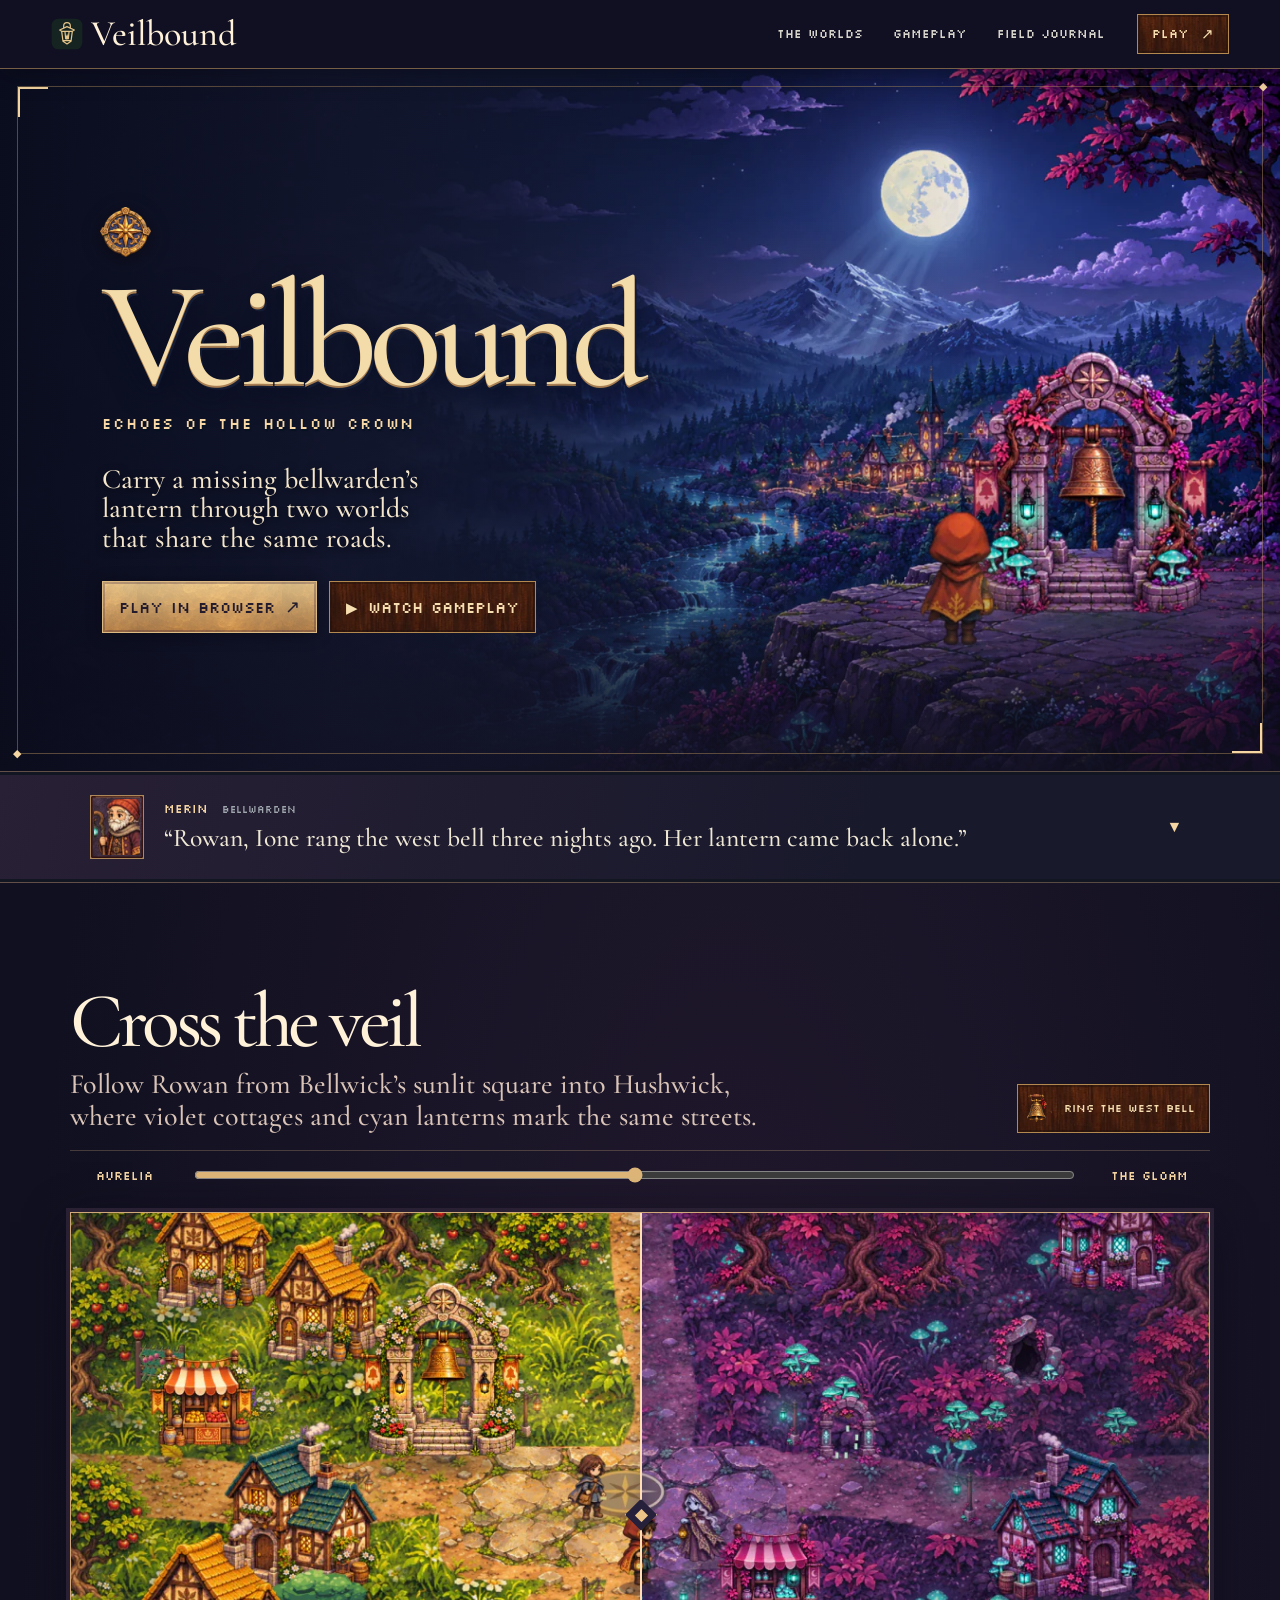
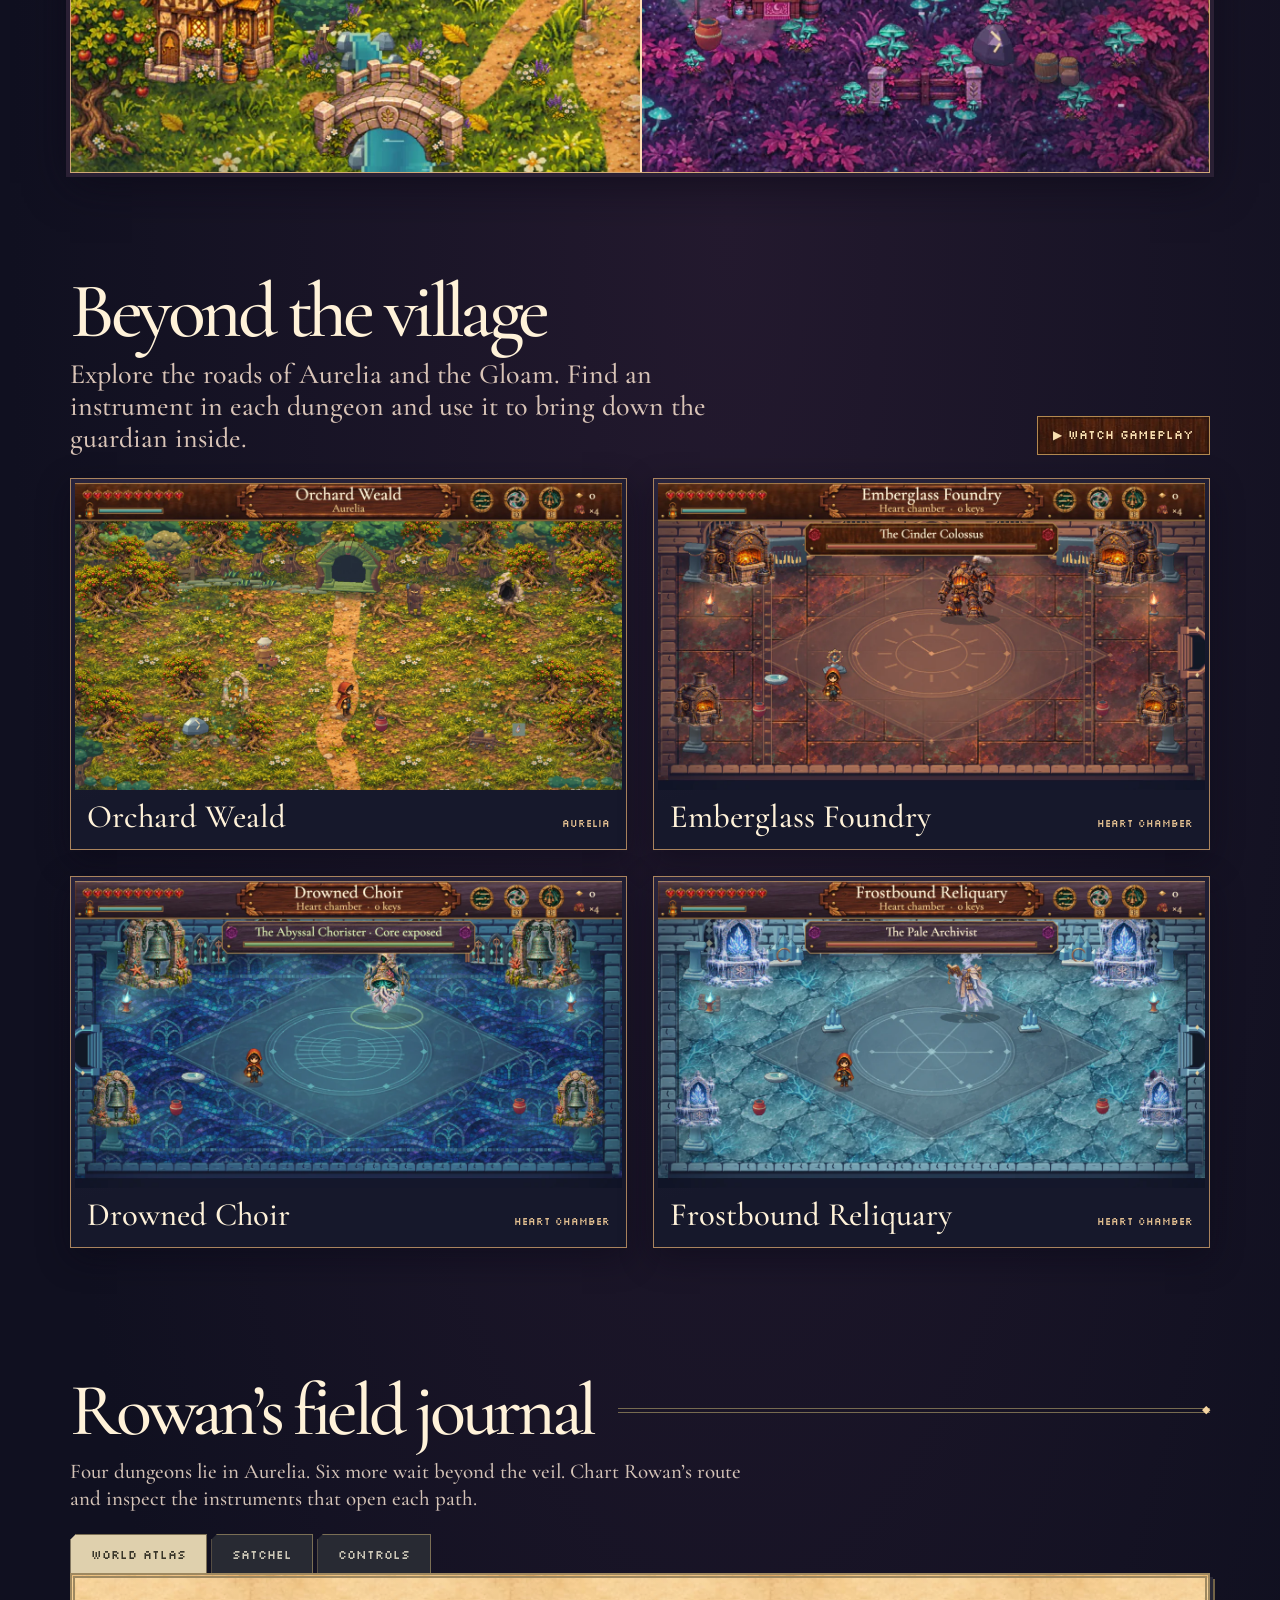
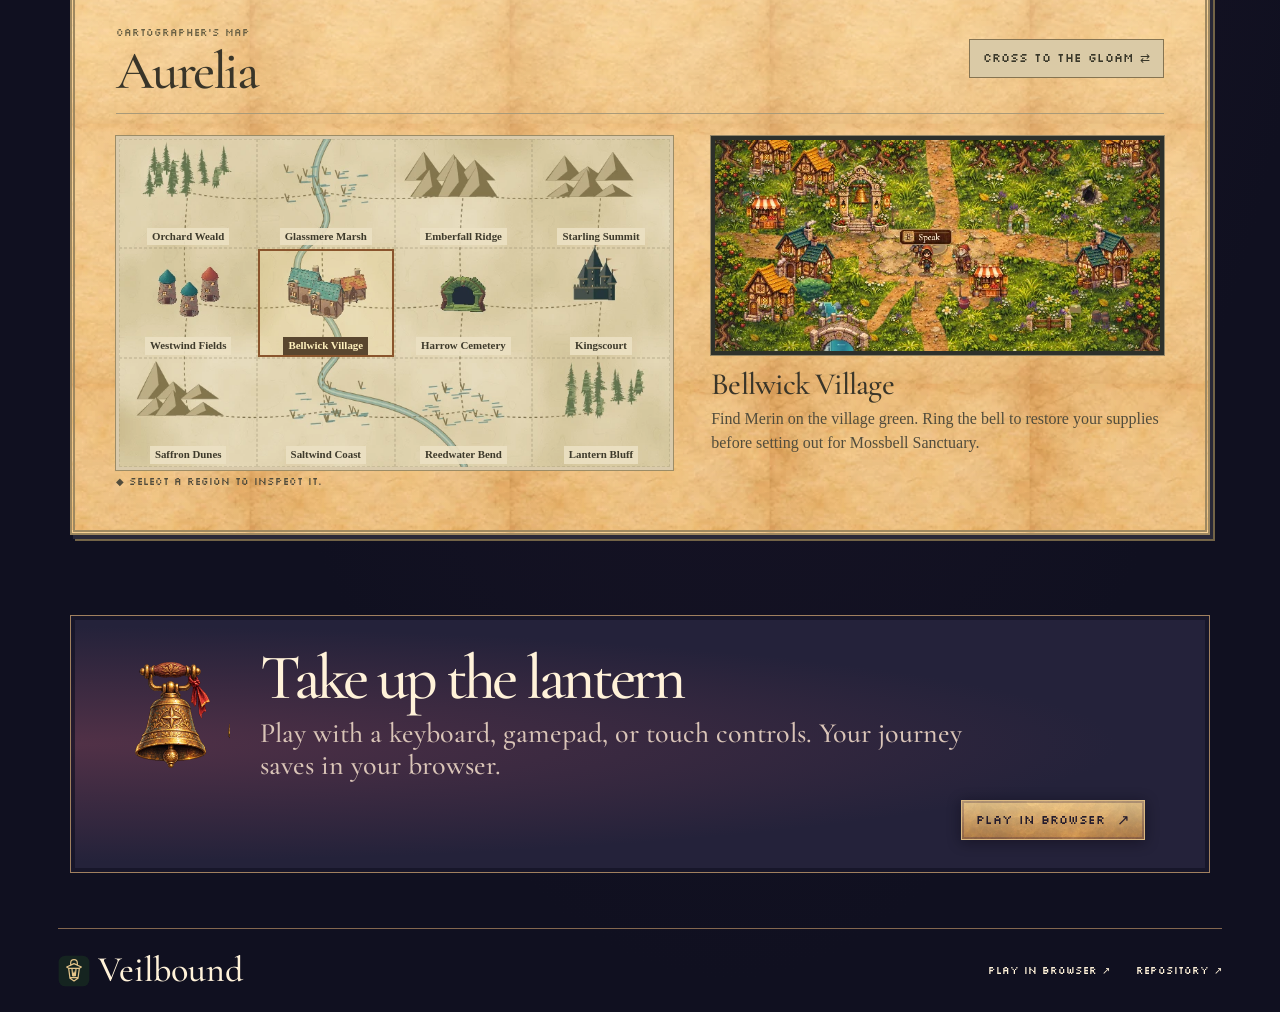
==== commit 5e15fba7: "Give Veilbound an interface built from Rowan’s field kit" ====
--- a/index.html
+++ b/index.html
@@ -21,7 +21,7 @@
     />
     <meta
       property="og:image"
-      content="https://nearbycoder.github.io/veilbound/assets/media/bellwick-share.jpg?v=hollow-crown"
+      content="https://nearbycoder.github.io/veilbound/assets/media/bellwick-share.jpg?v=bellwarden"
     />
     <meta property="og:image:width" content="1200" />
     <meta property="og:image:height" content="675" />
@@ -35,8 +35,8 @@
     />
     <meta name="twitter:card" content="summary_large_image" />
     <link rel="icon" href="./assets/icon.svg" type="image/svg+xml" />
-    <link rel="stylesheet" href="./assets/site.css?v=hollow-crown" />
-    <link rel="stylesheet" href="./assets/chronicle.css?v=1" />
+    <link rel="stylesheet" href="./assets/site.css?v=bellwarden" />
+    <link rel="stylesheet" href="./assets/chronicle.css?v=bellwarden" />
     <link
       rel="preload"
       href="./assets/type/cormorant-garamond-medium.ttf"
@@ -44,7 +44,7 @@
       type="font/ttf"
       crossorigin
     />
-    <script src="./assets/site.js?v=hollow-crown" defer></script>
+    <script src="./assets/site.js?v=bellwarden" defer></script>
   </head>
   <body id="top">
     <a class="skip" href="#main">Skip to game overview</a>
@@ -58,7 +58,7 @@
           <a href="#gameplay">Gameplay</a>
           <a href="#atlas">Field journal</a>
         </nav>
-        <a class="nav-play" href="./play/index.html?launch=1&amp;v=hollow-crown"
+        <a class="nav-play" href="./play/index.html?launch=1&amp;v=bellwarden"
           >Play <span aria-hidden="true">↗</span></a
         >
       </div>
@@ -68,10 +68,10 @@
         <picture
           ><source
             media="(max-width:650px)"
-            srcset="./assets/media/moonlit-bell-mobile.webp?v=hollow-crown" />
+            srcset="./assets/media/moonlit-bell-mobile.webp?v=bellwarden" />
           <img
             class="backdrop"
-            src="./assets/media/moonlit-bell.webp?v=hollow-crown"
+            src="./assets/media/moonlit-bell.webp?v=bellwarden"
             width="1600"
             height="900"
             fetchpriority="high"
@@ -99,15 +99,13 @@
             the same roads.
           </p>
           <nav class="game-menu" aria-label="Game menu">
-            <a
-              class="launch"
-              href="./play/index.html?launch=1&amp;v=hollow-crown"
+            <a class="launch" href="./play/index.html?launch=1&amp;v=bellwarden"
               >Play in browser <span aria-hidden="true">↗</span></a
             >
             <a
               id="watch"
               data-watch
-              href="./assets/media/gameplay.mp4?v=hollow-crown"
+              href="./assets/media/gameplay.mp4?v=bellwarden"
               ><span aria-hidden="true">▶</span> Watch gameplay</a
             >
           </nav>
@@ -116,7 +114,7 @@
       <div class="dialogue">
         <div class="dialogue-inner">
           <img
-            src="./assets/journal/merin.png?v=hollow-crown"
+            src="./assets/journal/merin.png?v=bellwarden"
             alt=""
             width="68"
             height="82"
@@ -195,7 +193,7 @@
           <a
             class="reel-link"
             data-watch
-            href="./assets/media/gameplay.mp4?v=hollow-crown"
+            href="./assets/media/gameplay.mp4?v=bellwarden"
           >
             <span aria-hidden="true">▶</span> Watch gameplay
           </a>
@@ -227,7 +225,7 @@
           </figure>
           <figure class="capture">
             <img
-              src="./assets/media/drowned-choir.webp?v=hollow-crown"
+              src="./assets/media/drowned-choir.webp?v=bellwarden"
               alt="Rowan faces the exposed Abyssal Chorister among rippling floor emblems and blue torchlight."
               width="1200"
               height="675"
@@ -239,7 +237,7 @@
           </figure>
           <figure class="capture">
             <img
-              src="./assets/media/frostbound.webp?v=hollow-crown"
+              src="./assets/media/frostbound.webp?v=bellwarden"
               alt="The Pale Archivist stands in a chamber of ice, with a snowflake engraved in the floor."
               width="1200"
               height="675"
@@ -290,7 +288,7 @@
                 <img
                   id="land-art"
                   loading="lazy"
-                  src="./assets/journal/land-0-5.webp?v=hollow-crown"
+                  src="./assets/journal/land-0-5.webp?v=bellwarden"
                   width="620"
                   height="294"
                   alt="Bellwick Village in Aurelia."
@@ -362,7 +360,7 @@
               </p>
               <a
                 class="ink-link"
-                href="./play/index.html?launch=1&amp;v=hollow-crown"
+                href="./play/index.html?launch=1&amp;v=bellwarden"
                 >▶ Play Veilbound</a
               >
             </div>
@@ -431,7 +429,7 @@
         </div>
         <a
           class="call-to-play"
-          href="./play/index.html?launch=1&amp;v=hollow-crown"
+          href="./play/index.html?launch=1&amp;v=bellwarden"
           >Play in browser <span aria-hidden="true">↗</span></a
         >
       </section>
@@ -439,7 +437,7 @@
     <footer>
       <a class="brand" href="#top"
         ><img src="./assets/icon.svg" alt="" />Veilbound</a
-      ><a href="./play/index.html?launch=1&amp;v=hollow-crown"
+      ><a href="./play/index.html?launch=1&amp;v=bellwarden"
         >Play in browser ↗</a
       ><a href="https://github.com/nearbycoder/veilbound">Repository ↗</a>
     </footer>
@@ -452,11 +450,11 @@
         controls
         playsinline
         preload="none"
-        poster="./assets/media/bellwick.webp?v=hollow-crown"
+        poster="./assets/media/bellwick.webp?v=bellwarden"
         aria-label="Silent gameplay footage showing exploration and dungeon combat"
       >
         <source
-          src="./assets/media/gameplay.mp4?v=hollow-crown"
+          src="./assets/media/gameplay.mp4?v=bellwarden"
           type="video/mp4"
         />
       </video>
--- a/assets/chronicle.css
+++ b/assets/chronicle.css
@@ -477,3 +477,37 @@
     animation: none;
   }
 }
+
+/* The site uses the same walnut, brass, and vellum as Rowan's equipment. */
+.nav-play,
+.reel-link,
+#ring,
+.game-menu a:not(.launch),
+.veil-controls button[aria-pressed="true"] {
+  color: #f8dfb1;
+  border-color: #b38950;
+  background:
+    linear-gradient(#1c0e1137, #140b105c),
+    #35221a url("../play/art/kit-wood.webp") center / 205px 112px;
+  box-shadow: inset 0 0 0 2px #1e100c70;
+}
+.nav-play:hover,
+.reel-link:hover,
+#ring:hover,
+.game-menu a:not(.launch):hover {
+  color: #fff0cf;
+  background:
+    linear-gradient(#b9794c58, #32101850),
+    #3c281c url("../play/art/kit-wood.webp") center / 205px 112px;
+}
+.game-menu a.launch,
+.final-invite .call-to-play {
+  background:
+    linear-gradient(#f8e0a7c2, #cb9c639a),
+    #d9a569 url("../play/art/kit-brass.webp") center / 145px 145px;
+}
+.journal .paper {
+  background:
+    linear-gradient(#fff0cc59, #d8b48132),
+    #ebd6af url("../play/art/kit-parchment.webp") center / 260px 260px;
+}
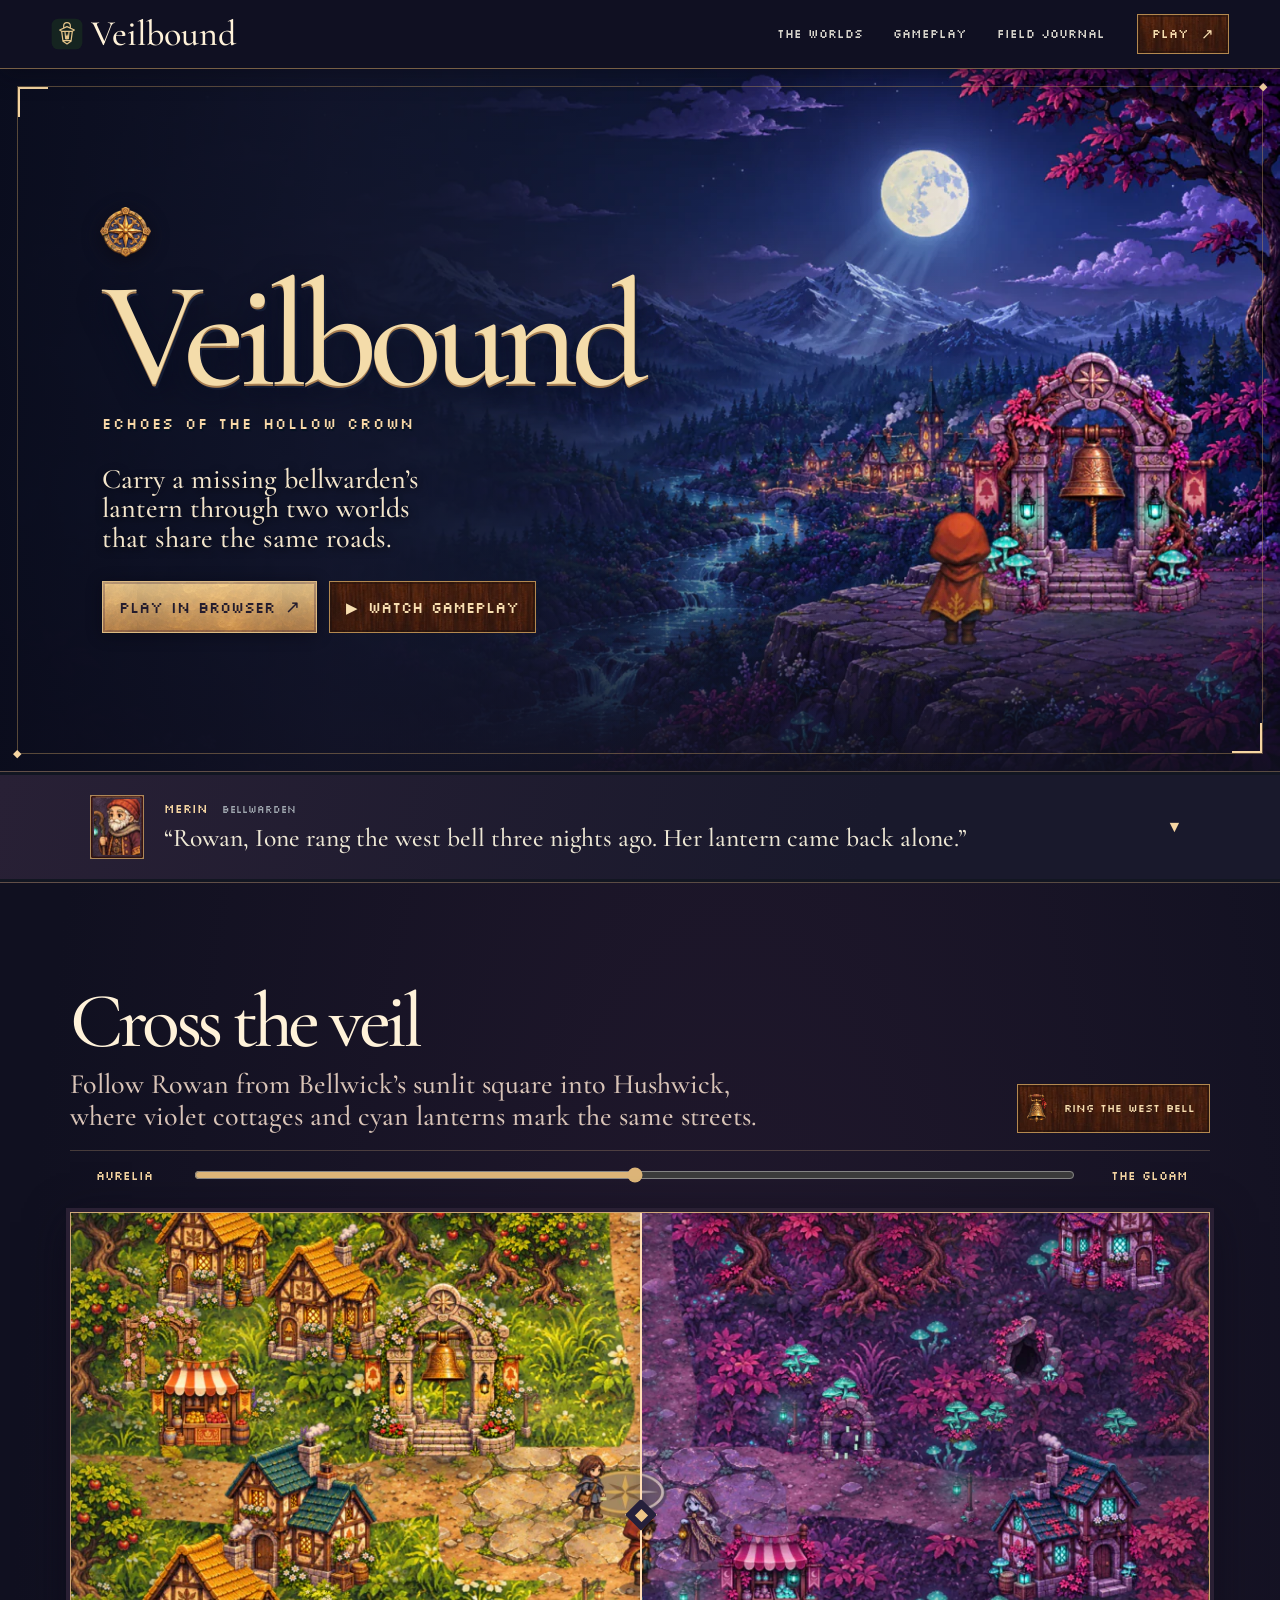
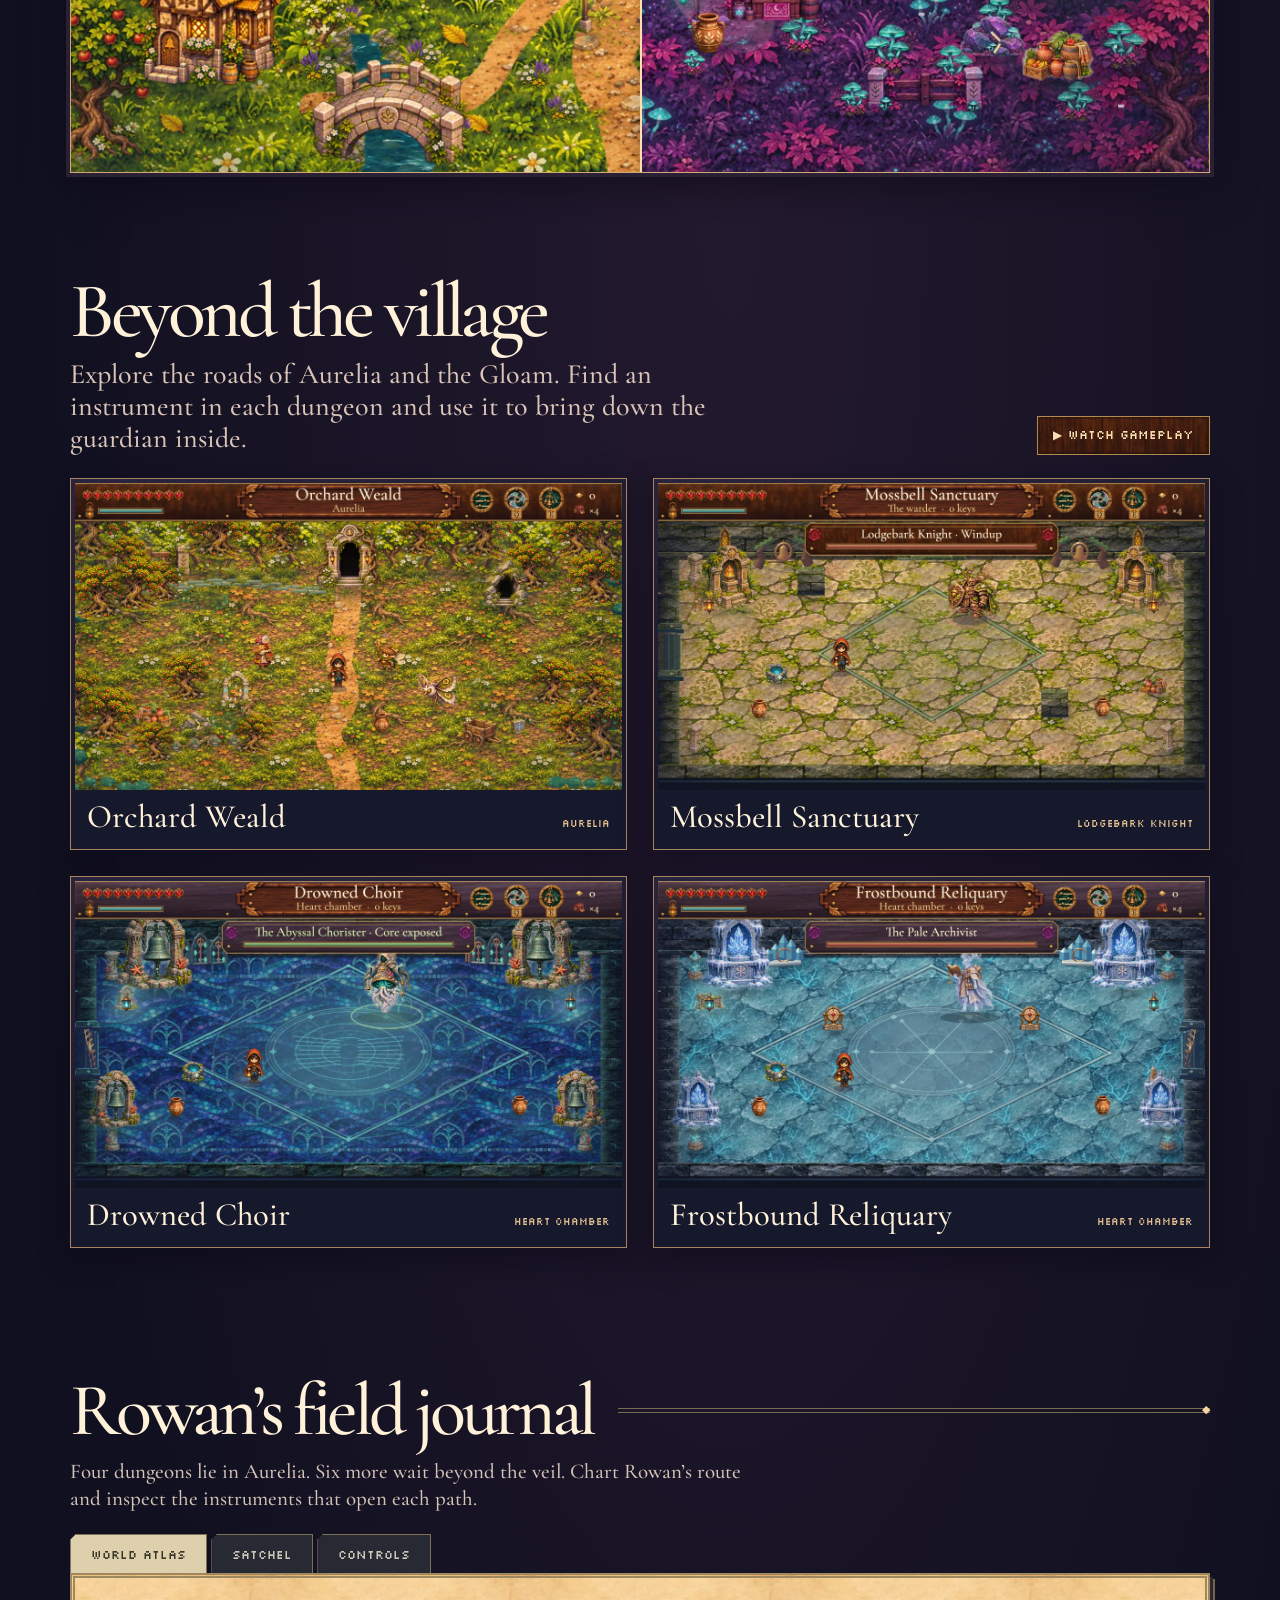
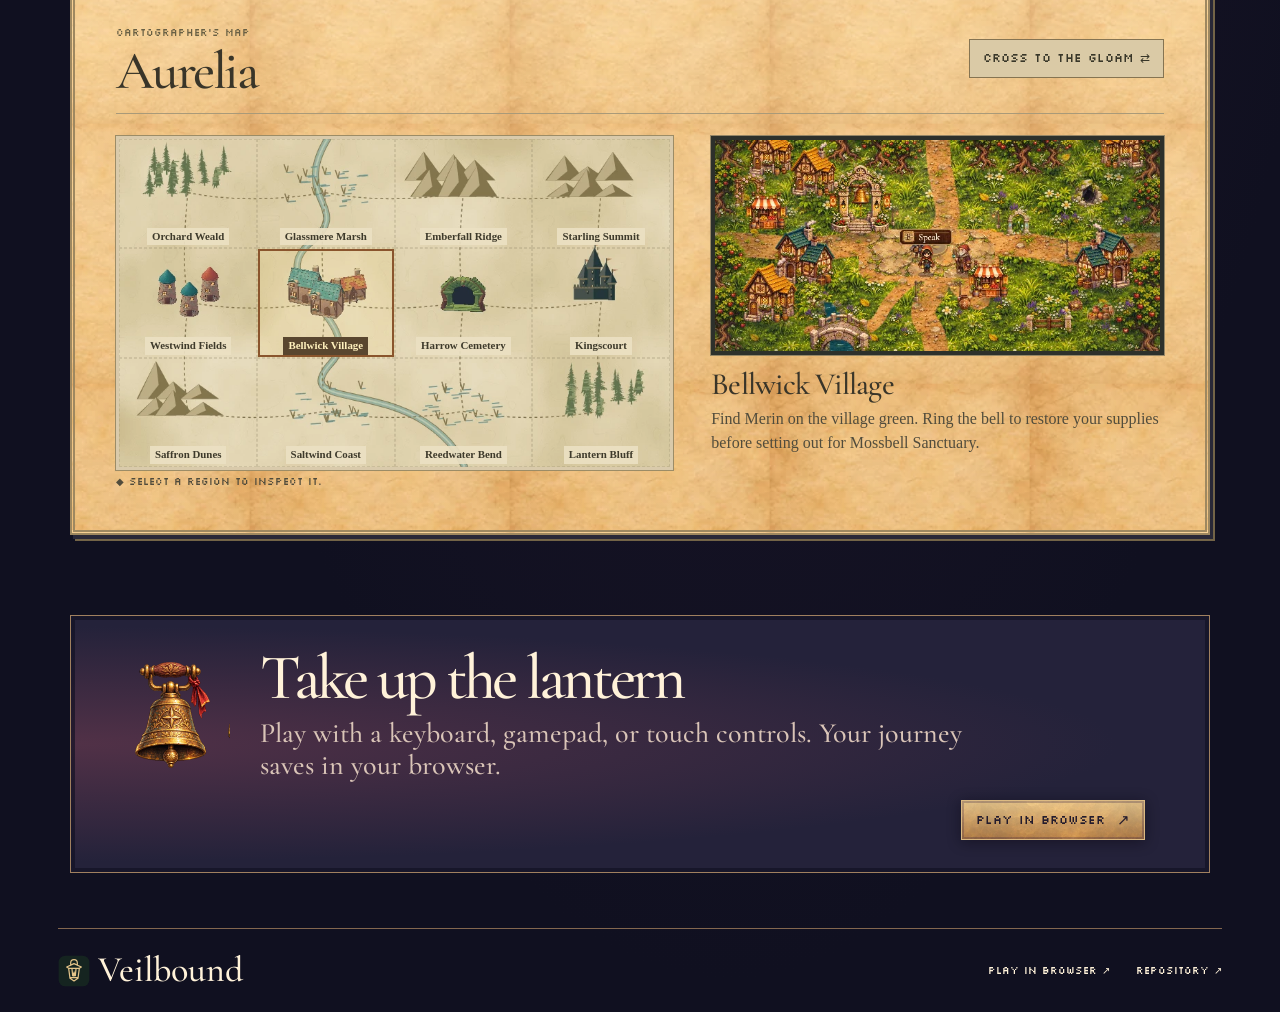
==== commit 0ad902cf: "Rebuild Veilbound’s field art and add Ultra 4K fullscreen" ====
--- a/index.html
+++ b/index.html
@@ -21,7 +21,7 @@
     />
     <meta
       property="og:image"
-      content="https://nearbycoder.github.io/veilbound/assets/media/bellwick-share.jpg?v=bellwarden"
+      content="https://nearbycoder.github.io/veilbound/assets/media/bellwick-share.jpg?v=ultra"
     />
     <meta property="og:image:width" content="1200" />
     <meta property="og:image:height" content="675" />
@@ -35,8 +35,8 @@
     />
     <meta name="twitter:card" content="summary_large_image" />
     <link rel="icon" href="./assets/icon.svg" type="image/svg+xml" />
-    <link rel="stylesheet" href="./assets/site.css?v=bellwarden" />
-    <link rel="stylesheet" href="./assets/chronicle.css?v=bellwarden" />
+    <link rel="stylesheet" href="./assets/site.css?v=ultra" />
+    <link rel="stylesheet" href="./assets/chronicle.css?v=ultra" />
     <link
       rel="preload"
       href="./assets/type/cormorant-garamond-medium.ttf"
@@ -44,7 +44,7 @@
       type="font/ttf"
       crossorigin
     />
-    <script src="./assets/site.js?v=bellwarden" defer></script>
+    <script src="./assets/site.js?v=ultra" defer></script>
   </head>
   <body id="top">
     <a class="skip" href="#main">Skip to game overview</a>
@@ -58,7 +58,7 @@
           <a href="#gameplay">Gameplay</a>
           <a href="#atlas">Field journal</a>
         </nav>
-        <a class="nav-play" href="./play/index.html?launch=1&amp;v=bellwarden"
+        <a class="nav-play" href="./play/index.html?launch=1&amp;v=ultra"
           >Play <span aria-hidden="true">↗</span></a
         >
       </div>
@@ -68,10 +68,10 @@
         <picture
           ><source
             media="(max-width:650px)"
-            srcset="./assets/media/moonlit-bell-mobile.webp?v=bellwarden" />
+            srcset="./assets/media/moonlit-bell-mobile.webp?v=ultra" />
           <img
             class="backdrop"
-            src="./assets/media/moonlit-bell.webp?v=bellwarden"
+            src="./assets/media/moonlit-bell.webp?v=ultra"
             width="1600"
             height="900"
             fetchpriority="high"
@@ -99,13 +99,10 @@
             the same roads.
           </p>
           <nav class="game-menu" aria-label="Game menu">
-            <a class="launch" href="./play/index.html?launch=1&amp;v=bellwarden"
+            <a class="launch" href="./play/index.html?launch=1&amp;v=ultra"
               >Play in browser <span aria-hidden="true">↗</span></a
             >
-            <a
-              id="watch"
-              data-watch
-              href="./assets/media/gameplay.mp4?v=bellwarden"
+            <a id="watch" data-watch href="./assets/media/gameplay.mp4?v=ultra"
               ><span aria-hidden="true">▶</span> Watch gameplay</a
             >
           </nav>
@@ -114,7 +111,7 @@
       <div class="dialogue">
         <div class="dialogue-inner">
           <img
-            src="./assets/journal/merin.png?v=bellwarden"
+            src="./assets/journal/merin.png?v=ultra"
             alt=""
             width="68"
             height="82"
@@ -164,7 +161,7 @@
         </div>
         <div class="veil-frame" id="veil-comparison">
           <img
-            src="./assets/media/veil-aurelia.webp"
+            src="./assets/media/veil-aurelia.webp?v=ultra"
             width="1200"
             height="590"
             loading="lazy"
@@ -172,7 +169,7 @@
           />
           <img
             class="other-world"
-            src="./assets/media/veil-gloam.webp"
+            src="./assets/media/veil-gloam.webp?v=ultra"
             width="1200"
             height="590"
             loading="lazy"
@@ -193,7 +190,7 @@
           <a
             class="reel-link"
             data-watch
-            href="./assets/media/gameplay.mp4?v=bellwarden"
+            href="./assets/media/gameplay.mp4?v=ultra"
           >
             <span aria-hidden="true">▶</span> Watch gameplay
           </a>
@@ -201,8 +198,8 @@
         <div class="capture-grid">
           <figure class="capture">
             <img
-              src="./assets/media/orchard.webp"
-              alt="Rowan follows a path beneath apple trees and the old green mossbell arch."
+              src="./assets/media/orchard.webp?v=ultra"
+              alt="Rowan faces an Acorn Lancer and a Needle Moth on the orchard path beneath Mossbell’s carved arch."
               width="1200"
               height="675"
               loading="lazy"
@@ -213,19 +210,19 @@
           </figure>
           <figure class="capture">
             <img
-              src="./assets/media/foundry.webp"
-              alt="Rowan approaches the Cinder Colossus across a red bronze floor flanked by furnaces."
+              src="./assets/media/mossbell-warder.webp?v=ultra"
+              alt="The Lodgebark Knight raises its acorn shield in Mossbell Sanctuary’s warder hall."
               width="1200"
               height="675"
               loading="lazy"
             />
             <figcaption>
-              <span>Emberglass Foundry</span><small>Heart chamber</small>
+              <span>Mossbell Sanctuary</span><small>Lodgebark Knight</small>
             </figcaption>
           </figure>
           <figure class="capture">
             <img
-              src="./assets/media/drowned-choir.webp?v=bellwarden"
+              src="./assets/media/drowned-choir.webp?v=ultra"
               alt="Rowan faces the exposed Abyssal Chorister among rippling floor emblems and blue torchlight."
               width="1200"
               height="675"
@@ -237,7 +234,7 @@
           </figure>
           <figure class="capture">
             <img
-              src="./assets/media/frostbound.webp?v=bellwarden"
+              src="./assets/media/frostbound.webp?v=ultra"
               alt="The Pale Archivist stands in a chamber of ice, with a snowflake engraved in the floor."
               width="1200"
               height="675"
@@ -288,7 +285,7 @@
                 <img
                   id="land-art"
                   loading="lazy"
-                  src="./assets/journal/land-0-5.webp?v=bellwarden"
+                  src="./assets/journal/land-0-5.webp?v=ultra"
                   width="620"
                   height="294"
                   alt="Bellwick Village in Aurelia."
@@ -358,9 +355,7 @@
                 northwest to Mossbell Sanctuary. Explore its chambers, recover
                 the Gale Disc, and face the Briar Cantor.
               </p>
-              <a
-                class="ink-link"
-                href="./play/index.html?launch=1&amp;v=bellwarden"
+              <a class="ink-link" href="./play/index.html?launch=1&amp;v=ultra"
                 >▶ Play Veilbound</a
               >
             </div>
@@ -402,10 +397,10 @@
               <details>
                 <summary>Settings &amp; saves</summary>
                 <p>
-                  Open Settings from the title or pause menu to adjust graphics,
-                  volume, and motion. Progress saves in this browser. Use Export
-                  save and Import save in the pause menu to move your journey to
-                  another device.
+                  Choose Ultra 4K in Graphics for a 3840 × 2160 game view, and
+                  use the corner button to enter fullscreen. Settings also
+                  include volume and motion. Use Export save and Import save in
+                  the pause menu to move your journey to another device.
                 </p>
               </details>
             </div>
@@ -427,9 +422,7 @@
             in your browser.
           </p>
         </div>
-        <a
-          class="call-to-play"
-          href="./play/index.html?launch=1&amp;v=bellwarden"
+        <a class="call-to-play" href="./play/index.html?launch=1&amp;v=ultra"
           >Play in browser <span aria-hidden="true">↗</span></a
         >
       </section>
@@ -437,8 +430,7 @@
     <footer>
       <a class="brand" href="#top"
         ><img src="./assets/icon.svg" alt="" />Veilbound</a
-      ><a href="./play/index.html?launch=1&amp;v=bellwarden"
-        >Play in browser ↗</a
+      ><a href="./play/index.html?launch=1&amp;v=ultra">Play in browser ↗</a
       ><a href="https://github.com/nearbycoder/veilbound">Repository ↗</a>
     </footer>
     <dialog id="screening" aria-labelledby="film-title">
@@ -450,13 +442,10 @@
         controls
         playsinline
         preload="none"
-        poster="./assets/media/bellwick.webp?v=bellwarden"
+        poster="./assets/media/bellwick.webp?v=ultra"
         aria-label="Silent gameplay footage showing exploration and dungeon combat"
       >
-        <source
-          src="./assets/media/gameplay.mp4?v=bellwarden"
-          type="video/mp4"
-        />
+        <source src="./assets/media/gameplay.mp4?v=ultra" type="video/mp4" />
       </video>
       <p>Orchard Weald · Hushwick · Emberglass Foundry · Drowned Choir</p>
     </dialog>
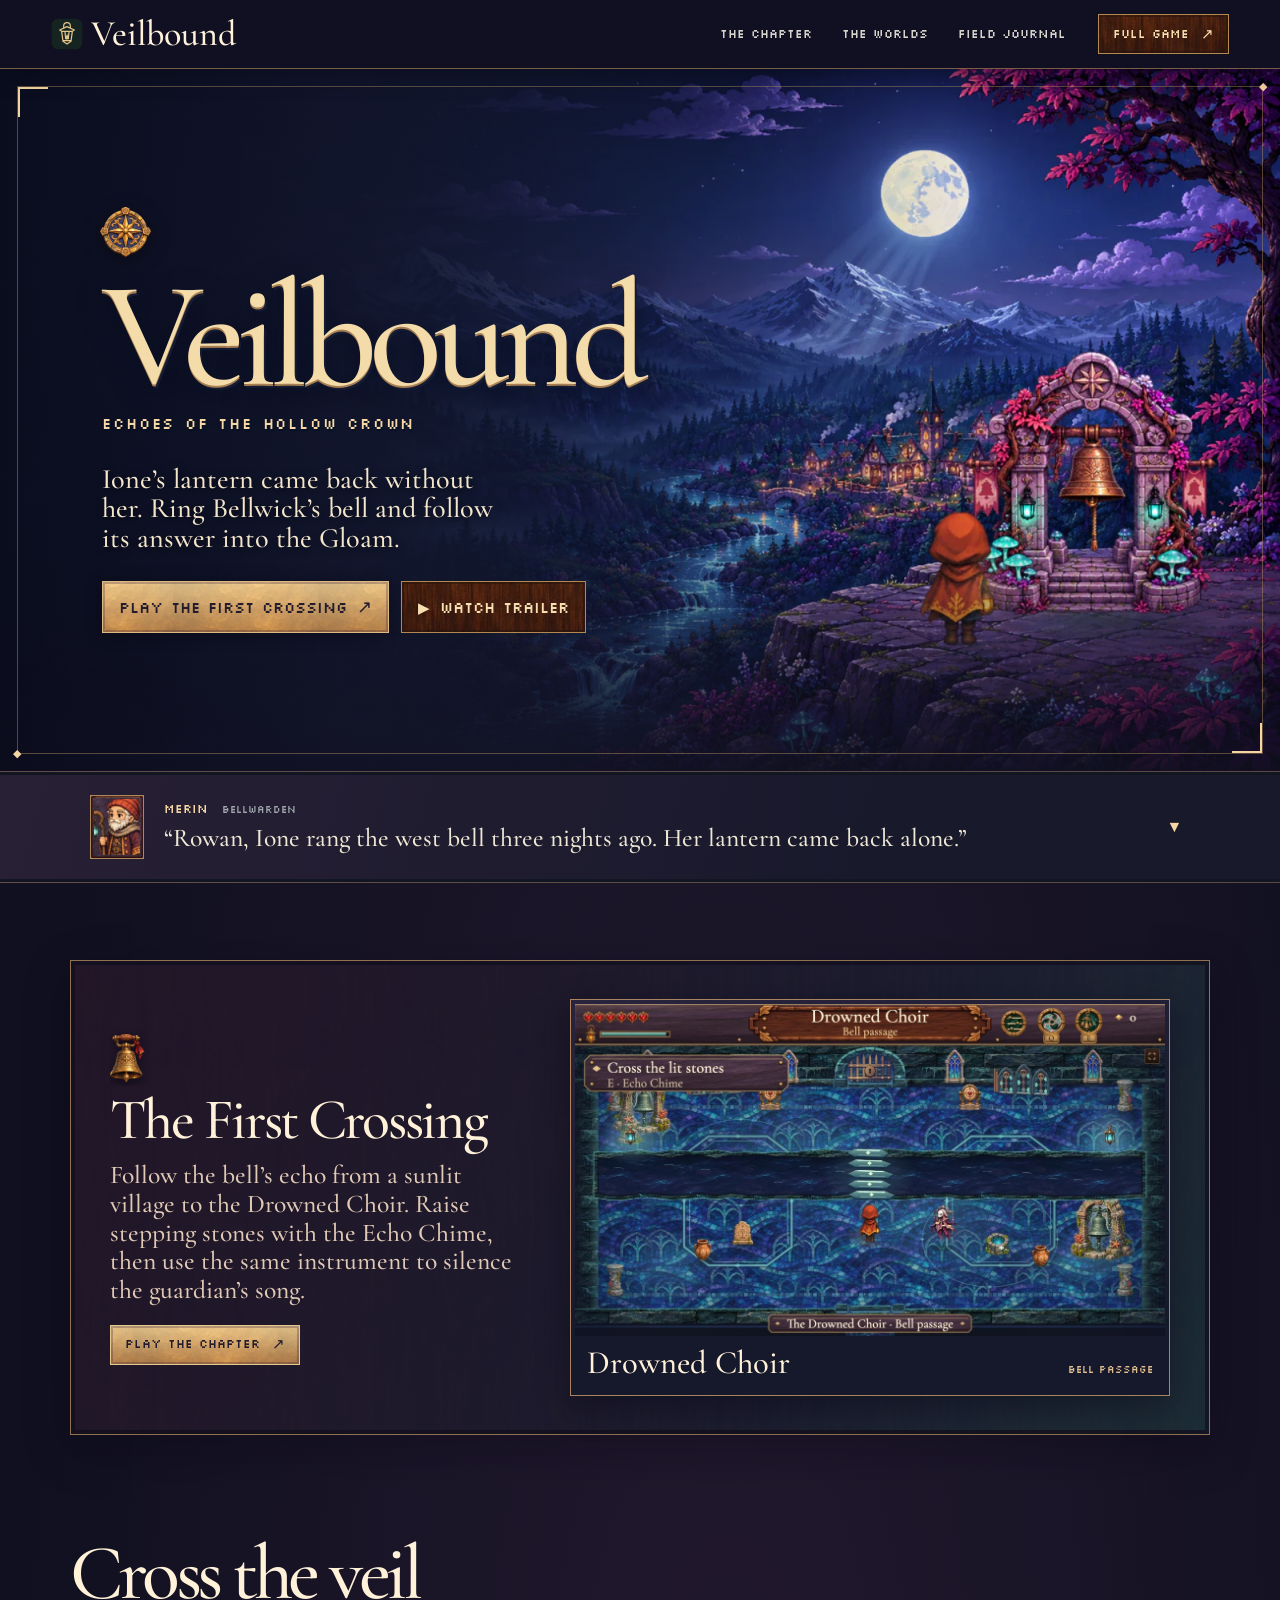
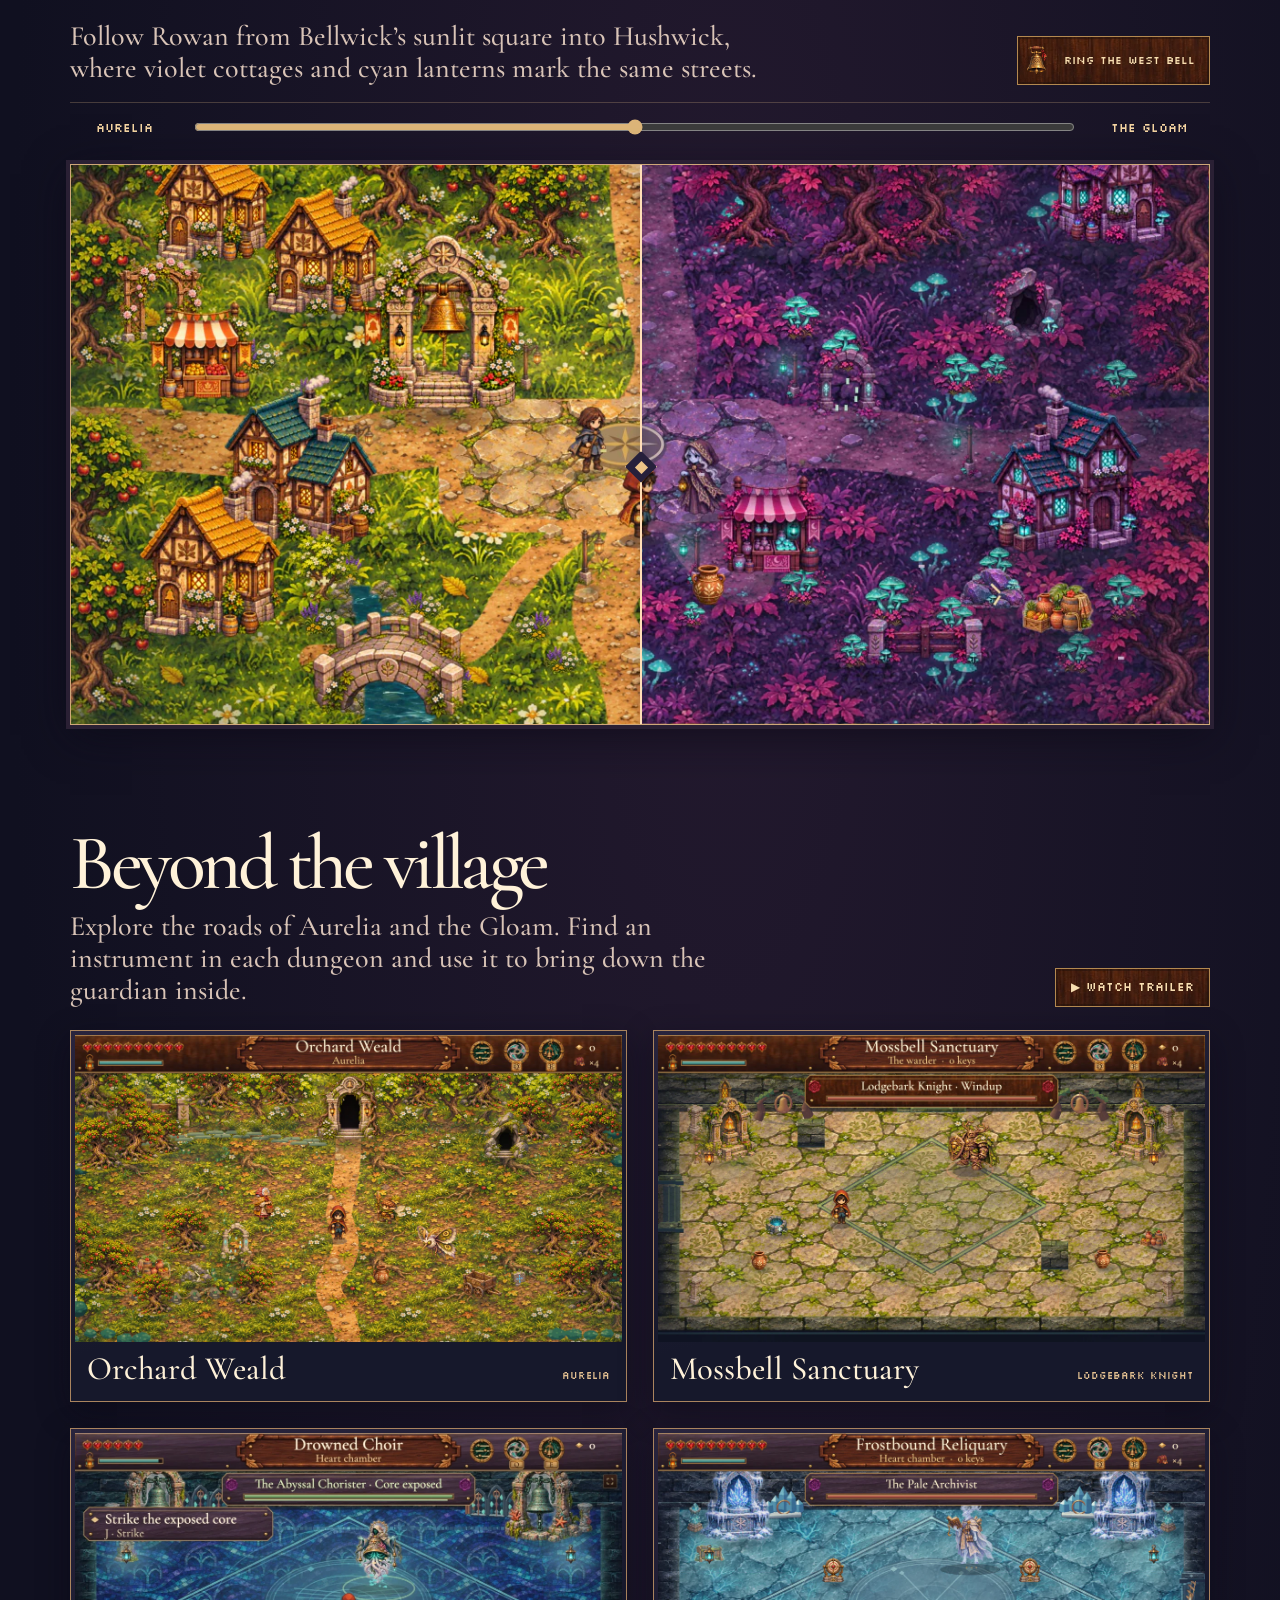
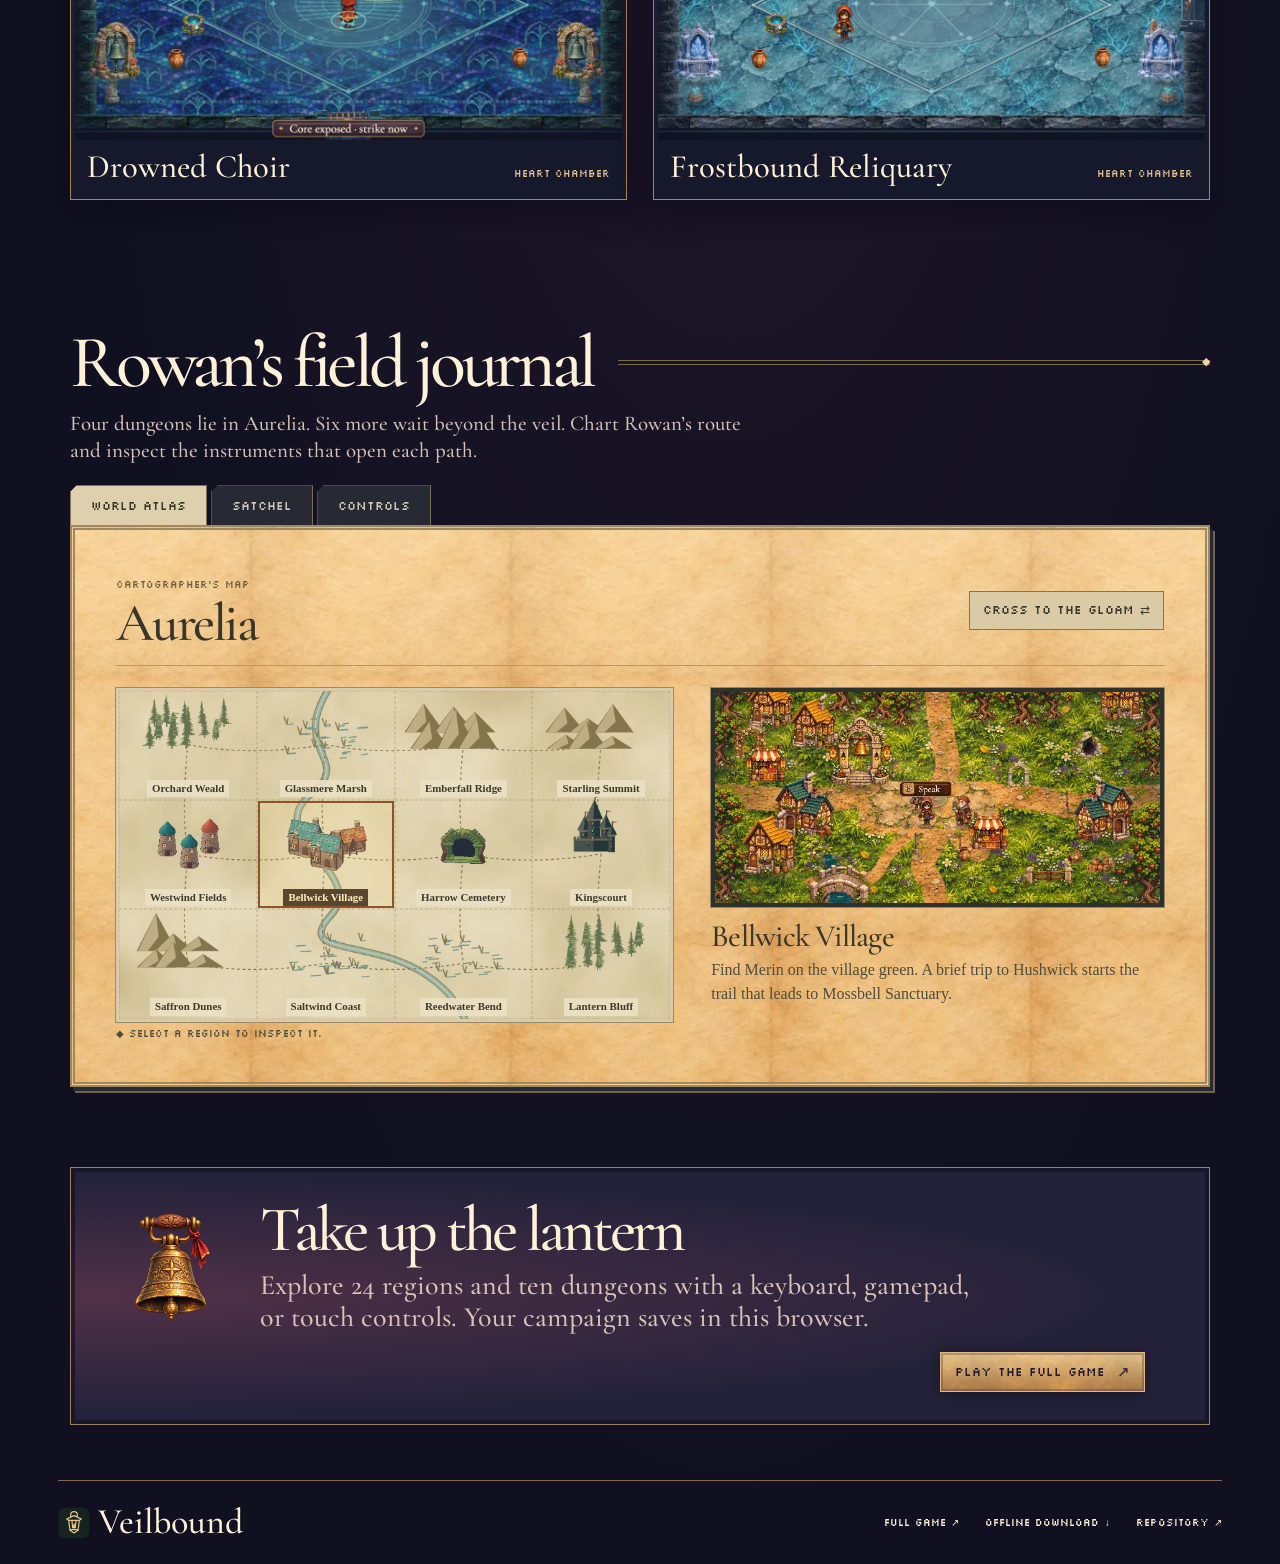
==== commit 1e34bbde: "Polish Veilbound and publish The First Crossing" ====
--- a/index.html
+++ b/index.html
@@ -7,7 +7,7 @@
     <title>Veilbound — Echoes of the Hollow Crown</title>
     <meta
       name="description"
-      content="Carry a lost lantern through two intertwined worlds. Explore ten dungeons, master forgotten instruments, and play Veilbound directly in your browser."
+      content="Ring Bellwick’s bell and follow its answer into a world of echoes. Play The First Crossing or explore all ten dungeons of Veilbound in your browser."
     />
     <link rel="canonical" href="https://nearbycoder.github.io/veilbound/" />
     <meta property="og:type" content="website" />
@@ -17,7 +17,7 @@
     />
     <meta
       property="og:description"
-      content="A lantern, two worlds, and a missing bellwarden. Play the adventure in your browser."
+      content="Ione’s lantern came back without her. Follow the bell into the Gloam in a playable chapter of Veilbound."
     />
     <meta
       property="og:image"
@@ -36,7 +36,7 @@
     <meta name="twitter:card" content="summary_large_image" />
     <link rel="icon" href="./assets/icon.svg" type="image/svg+xml" />
     <link rel="stylesheet" href="./assets/site.css?v=ultra" />
-    <link rel="stylesheet" href="./assets/chronicle.css?v=ultra" />
+    <link rel="stylesheet" href="./assets/chronicle.css?v=crossing" />
     <link
       rel="preload"
       href="./assets/type/cormorant-garamond-medium.ttf"
@@ -44,7 +44,7 @@
       type="font/ttf"
       crossorigin
     />
-    <script src="./assets/site.js?v=ultra" defer></script>
+    <script src="./assets/site.js?v=crossing" defer></script>
   </head>
   <body id="top">
     <a class="skip" href="#main">Skip to game overview</a>
@@ -54,12 +54,12 @@
           ><img src="./assets/icon.svg" alt="" />Veilbound</a
         >
         <nav aria-label="Site navigation">
+          <a href="#crossing">The chapter</a>
           <a href="#veil">The worlds</a>
-          <a href="#gameplay">Gameplay</a>
           <a href="#atlas">Field journal</a>
         </nav>
-        <a class="nav-play" href="./play/index.html?launch=1&amp;v=ultra"
-          >Play <span aria-hidden="true">↗</span></a
+        <a class="nav-play" href="./play/index.html?launch=1&amp;v=crossing"
+          >Full game <span aria-hidden="true">↗</span></a
         >
       </div>
     </header>
@@ -95,15 +95,18 @@
             <p class="subtitle">Echoes of the Hollow Crown</p>
           </div>
           <p class="hero-description">
-            Carry a missing bellwarden’s lantern through two worlds that share
-            the same roads.
+            Ione’s lantern came back without her. Ring Bellwick’s bell and
+            follow its answer into the Gloam.
           </p>
           <nav class="game-menu" aria-label="Game menu">
-            <a class="launch" href="./play/index.html?launch=1&amp;v=ultra"
-              >Play in browser <span aria-hidden="true">↗</span></a
+            <a class="launch" href="./play/index.html?chapter=crossing"
+              >Play The First Crossing <span aria-hidden="true">↗</span></a
             >
-            <a id="watch" data-watch href="./assets/media/gameplay.mp4?v=ultra"
-              ><span aria-hidden="true">▶</span> Watch gameplay</a
+            <a
+              id="watch"
+              data-watch
+              href="./assets/media/the-first-crossing.mp4"
+              ><span aria-hidden="true">▶</span> Watch trailer</a
             >
           </nav>
         </div>
@@ -132,6 +135,39 @@
           </button>
         </div>
       </div>
+      <section class="chapter" id="crossing" aria-labelledby="chapter-heading">
+        <div class="chapter-copy">
+          <img
+            class="chapter-bell"
+            src="./assets/media/handbell.webp"
+            width="52"
+            height="69"
+            alt=""
+            loading="lazy"
+          />
+          <h2 id="chapter-heading">The First Crossing</h2>
+          <p>
+            Follow the bell’s echo from a sunlit village to the Drowned Choir.
+            Raise stepping stones with the Echo Chime, then use the same
+            instrument to silence the guardian’s song.
+          </p>
+          <a class="call-to-play" href="./play/index.html?chapter=crossing"
+            >Play the chapter <span aria-hidden="true">↗</span></a
+          >
+        </div>
+        <figure class="capture">
+          <img
+            src="./assets/media/choir-passage.webp"
+            alt="Rowan stands at the edge of a flooded vault, where the Echo Chime has revealed luminous stepping stones."
+            width="1200"
+            height="675"
+            loading="lazy"
+          />
+          <figcaption>
+            <span>Drowned Choir</span><small>Bell passage</small>
+          </figcaption>
+        </figure>
+      </section>
       <section class="veil-section" id="veil" aria-labelledby="veil-title">
         <header class="section-intro">
           <div>
@@ -190,9 +226,9 @@
           <a
             class="reel-link"
             data-watch
-            href="./assets/media/gameplay.mp4?v=ultra"
+            href="./assets/media/the-first-crossing.mp4"
           >
-            <span aria-hidden="true">▶</span> Watch gameplay
+            <span aria-hidden="true">▶</span> Watch trailer
           </a>
         </header>
         <div class="capture-grid">
@@ -294,8 +330,8 @@
               <figcaption aria-live="polite">
                 <h4 id="land-title">Bellwick Village</h4>
                 <p id="land-note">
-                  Find Merin on the village green. Ring the bell to restore your
-                  supplies before setting out for Mossbell Sanctuary.
+                  Find Merin on the village green. A brief trip to Hushwick
+                  starts the trail that leads to Mossbell Sanctuary.
                 </p>
               </figcaption>
             </figure>
@@ -351,11 +387,13 @@
             <div>
               <h4>Your first quest</h4>
               <p>
-                Collect Ione’s Burst Satchel in Bellwick. Follow the roads
-                northwest to Mossbell Sanctuary. Explore its chambers, recover
-                the Gale Disc, and face the Briar Cantor.
+                Meet Merin on the Bellwick green to collect Ione’s Burst
+                Satchel. Follow the trail into Hushwick and back, then head west
+                through Westwind Fields and north to Mossbell Sanctuary.
               </p>
-              <a class="ink-link" href="./play/index.html?launch=1&amp;v=ultra"
+              <a
+                class="ink-link"
+                href="./play/index.html?launch=1&amp;v=crossing"
                 >▶ Play Veilbound</a
               >
             </div>
@@ -399,8 +437,9 @@
                 <p>
                   Choose Ultra 4K in Graphics for a 3840 × 2160 game view, and
                   use the corner button to enter fullscreen. Settings also
-                  include volume and motion. Use Export save and Import save in
-                  the pause menu to move your journey to another device.
+                  include volume, motion, and trail guidance. Use Export save
+                  and Import save in the pause menu to move your journey to
+                  another device.
                 </p>
               </details>
             </div>
@@ -418,36 +457,42 @@
         <div>
           <h2 id="invite-title">Take up the lantern</h2>
           <p>
-            Play with a keyboard, gamepad, or touch controls. Your journey saves
-            in your browser.
+            Explore 24 regions and ten dungeons with a keyboard, gamepad, or
+            touch controls. Your campaign saves in this browser.
           </p>
         </div>
-        <a class="call-to-play" href="./play/index.html?launch=1&amp;v=ultra"
-          >Play in browser <span aria-hidden="true">↗</span></a
+        <a class="call-to-play" href="./play/index.html?launch=1&amp;v=crossing"
+          >Play the full game <span aria-hidden="true">↗</span></a
         >
       </section>
     </main>
     <footer>
       <a class="brand" href="#top"
         ><img src="./assets/icon.svg" alt="" />Veilbound</a
-      ><a href="./play/index.html?launch=1&amp;v=ultra">Play in browser ↗</a
+      ><a href="./play/index.html?launch=1&amp;v=crossing">Full game ↗</a
+      ><a href="./downloads/veilbound.zip" download>Offline download ↓</a
       ><a href="https://github.com/nearbycoder/veilbound">Repository ↗</a>
     </footer>
     <dialog id="screening" aria-labelledby="film-title">
       <div class="film-top">
-        <h2 id="film-title">Gameplay</h2>
-        <button type="button" aria-label="Close gameplay video">×</button>
+        <h2 id="film-title">The First Crossing</h2>
+        <button type="button" aria-label="Close trailer">×</button>
       </div>
       <video
         controls
         playsinline
         preload="none"
-        poster="./assets/media/bellwick.webp?v=ultra"
-        aria-label="Silent gameplay footage showing exploration and dungeon combat"
+        poster="./assets/media/choir-passage.webp"
+        aria-label="Gameplay trailer for The First Crossing"
       >
-        <source src="./assets/media/gameplay.mp4?v=ultra" type="video/mp4" />
+        <source src="./assets/media/the-first-crossing.mp4" type="video/mp4" />
+        <track
+          kind="captions"
+          src="./assets/media/the-first-crossing.en.vtt"
+          srclang="en"
+          label="English"
+        />
       </video>
-      <p>Orchard Weald · Hushwick · Emberglass Foundry · Drowned Choir</p>
     </dialog>
   </body>
 </html>
--- a/assets/chronicle.css
+++ b/assets/chronicle.css
@@ -104,7 +104,7 @@
   letter-spacing: 0.12em;
 }
 .hero-description {
-  max-width: 355px;
+  max-width: 399px;
   font: 500 clamp(23px, 2.2vw, 32px) / 1.06 var(--serif);
   color: #f4e6cc;
   margin: 30px 0 0;
@@ -328,6 +328,49 @@
   align-self: flex-end;
   color: #f0d2a6;
 }
+.chapter {
+  display: grid;
+  grid-template-columns: minmax(0, 0.84fr) minmax(0, 1.25fr);
+  align-items: center;
+  gap: clamp(23px, 4.5vw, 58px);
+  width: min(89%, 1250px);
+  margin: clamp(39px, 6vw, 86px) auto 0;
+  padding: clamp(18px, 3vw, 44px);
+  border: 1px solid #927151;
+  background:
+    linear-gradient(116deg, #201528f3, #171b30ed 64%, #182d39ed),
+    #251c2c url("../play/art/kit-wood.webp") center / 440px 260px;
+  box-shadow:
+    inset 0 0 0 4px #110f1cba,
+    0 14px 40px #09071557;
+  scroll-margin-top: 90px;
+}
+.chapter-bell {
+  display: block;
+  width: 43px;
+  height: 56px;
+  margin-bottom: 7px;
+  object-fit: contain;
+  filter: drop-shadow(0 3px 5px #0d0a16);
+}
+img[src$="/handbell.webp"] {
+  clip-path: inset(0 7% 0 0);
+}
+.chapter h2 {
+  margin: 0;
+  color: var(--ivory);
+  font: 500 clamp(36px, 4.5vw, 65px) / 0.96 var(--serif);
+  letter-spacing: -0.04em;
+}
+.chapter p {
+  max-width: 34ch;
+  margin: 13px 0 20px;
+  color: #e1cab5;
+  font: 500 clamp(20px, 2vw, 27px) / 1.12 var(--serif);
+}
+.chapter .capture figcaption {
+  min-height: 0;
+}
 .capture-grid {
   gap: clamp(15px, 2.1vw, 26px);
 }
@@ -393,6 +436,10 @@
   .nav-play {
     margin-left: auto;
   }
+  .chapter {
+    grid-template-columns: 1fr;
+    scroll-margin-top: 68px;
+  }
   .section-intro,
   .gameplay-heading {
     align-items: flex-start;
@@ -452,6 +499,9 @@
     padding: 9px 8px;
     min-height: 44px;
     font-size: 10px;
+  }
+  .game-menu a.launch {
+    flex-basis: 156px;
   }
   .veil-section,
   .final-invite {
@@ -501,11 +551,21 @@
     #3c281c url("../play/art/kit-wood.webp") center / 205px 112px;
 }
 .game-menu a.launch,
+.chapter .call-to-play,
 .final-invite .call-to-play {
   background:
     linear-gradient(#f8e0a7c2, #cb9c639a),
     #d9a569 url("../play/art/kit-brass.webp") center / 145px 145px;
 }
+.chapter .call-to-play {
+  color: #241c2d;
+  border-color: #e5c98f;
+  box-shadow: inset 0 0 0 2px #3d28434b;
+}
+.chapter .call-to-play:hover,
+.chapter .call-to-play:focus-visible {
+  background: #ffe4ae;
+}
 .journal .paper {
   background:
     linear-gradient(#fff0cc59, #d8b48132),
